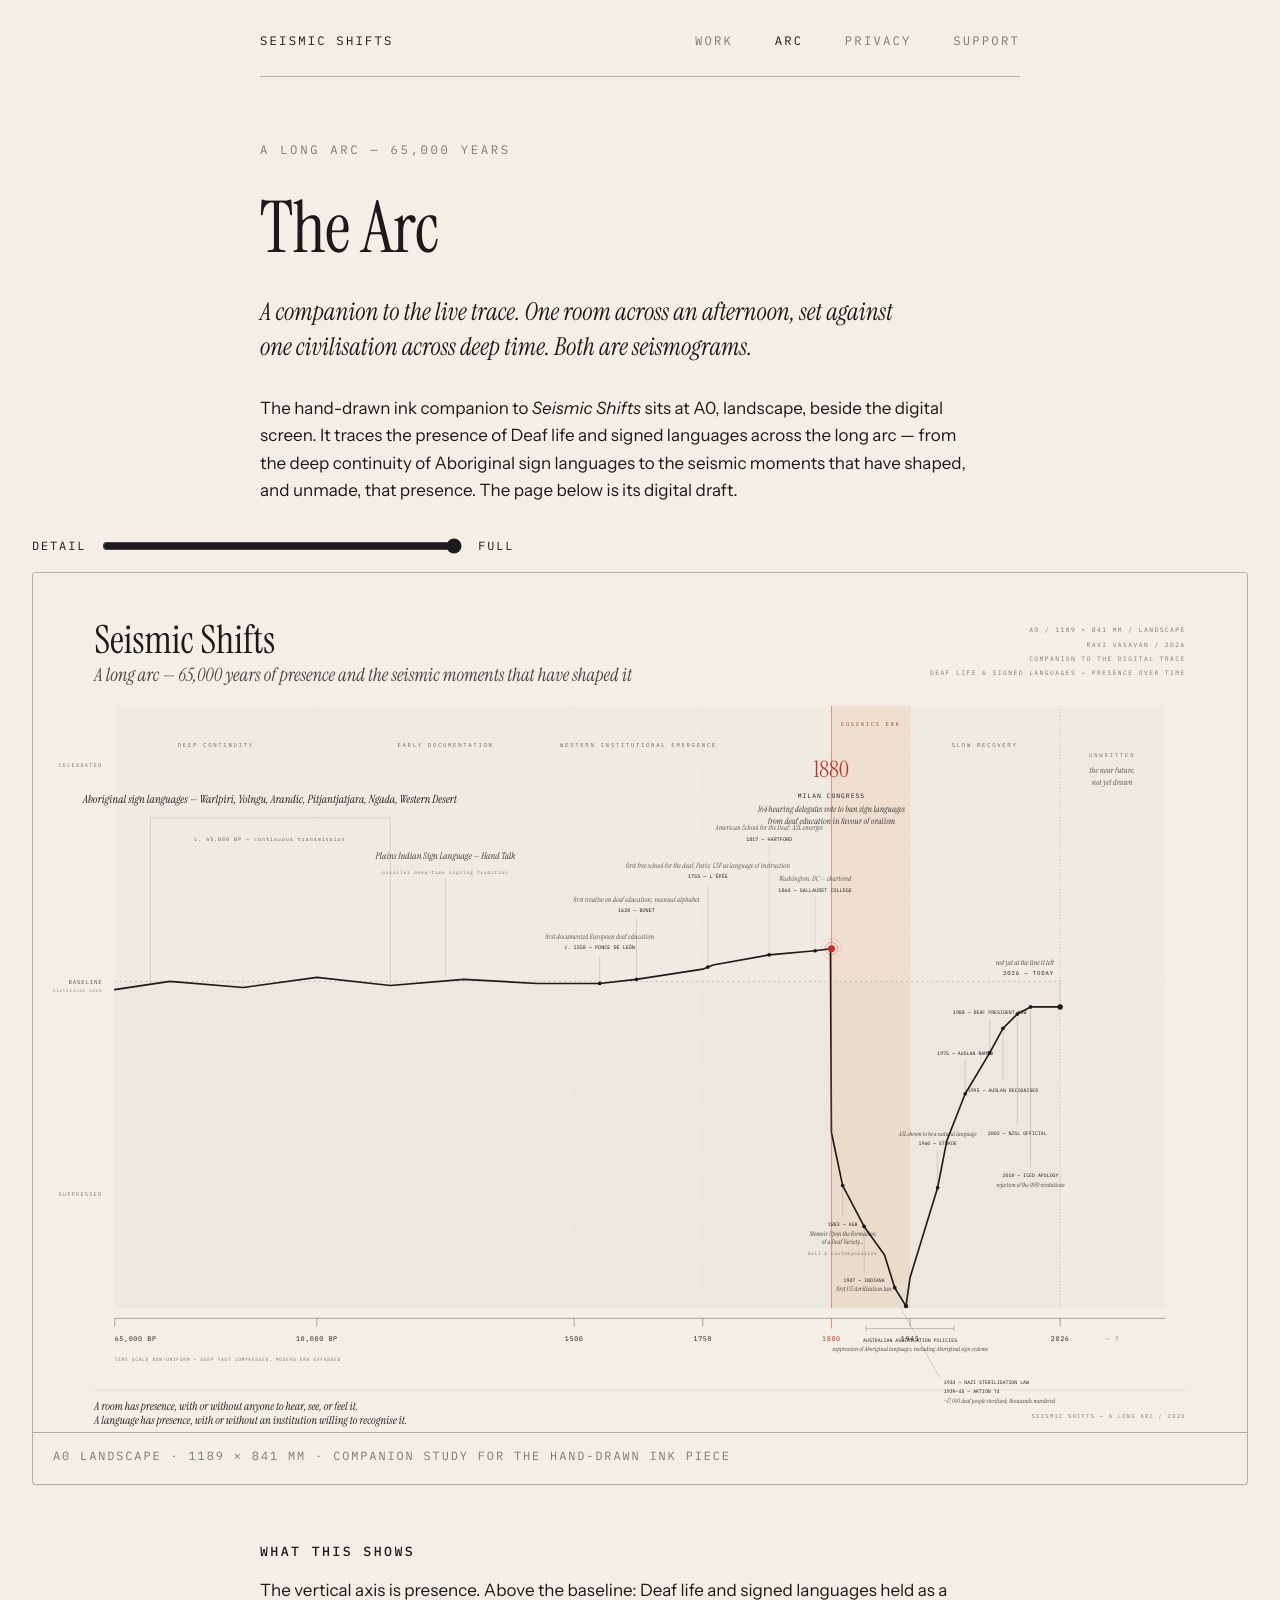
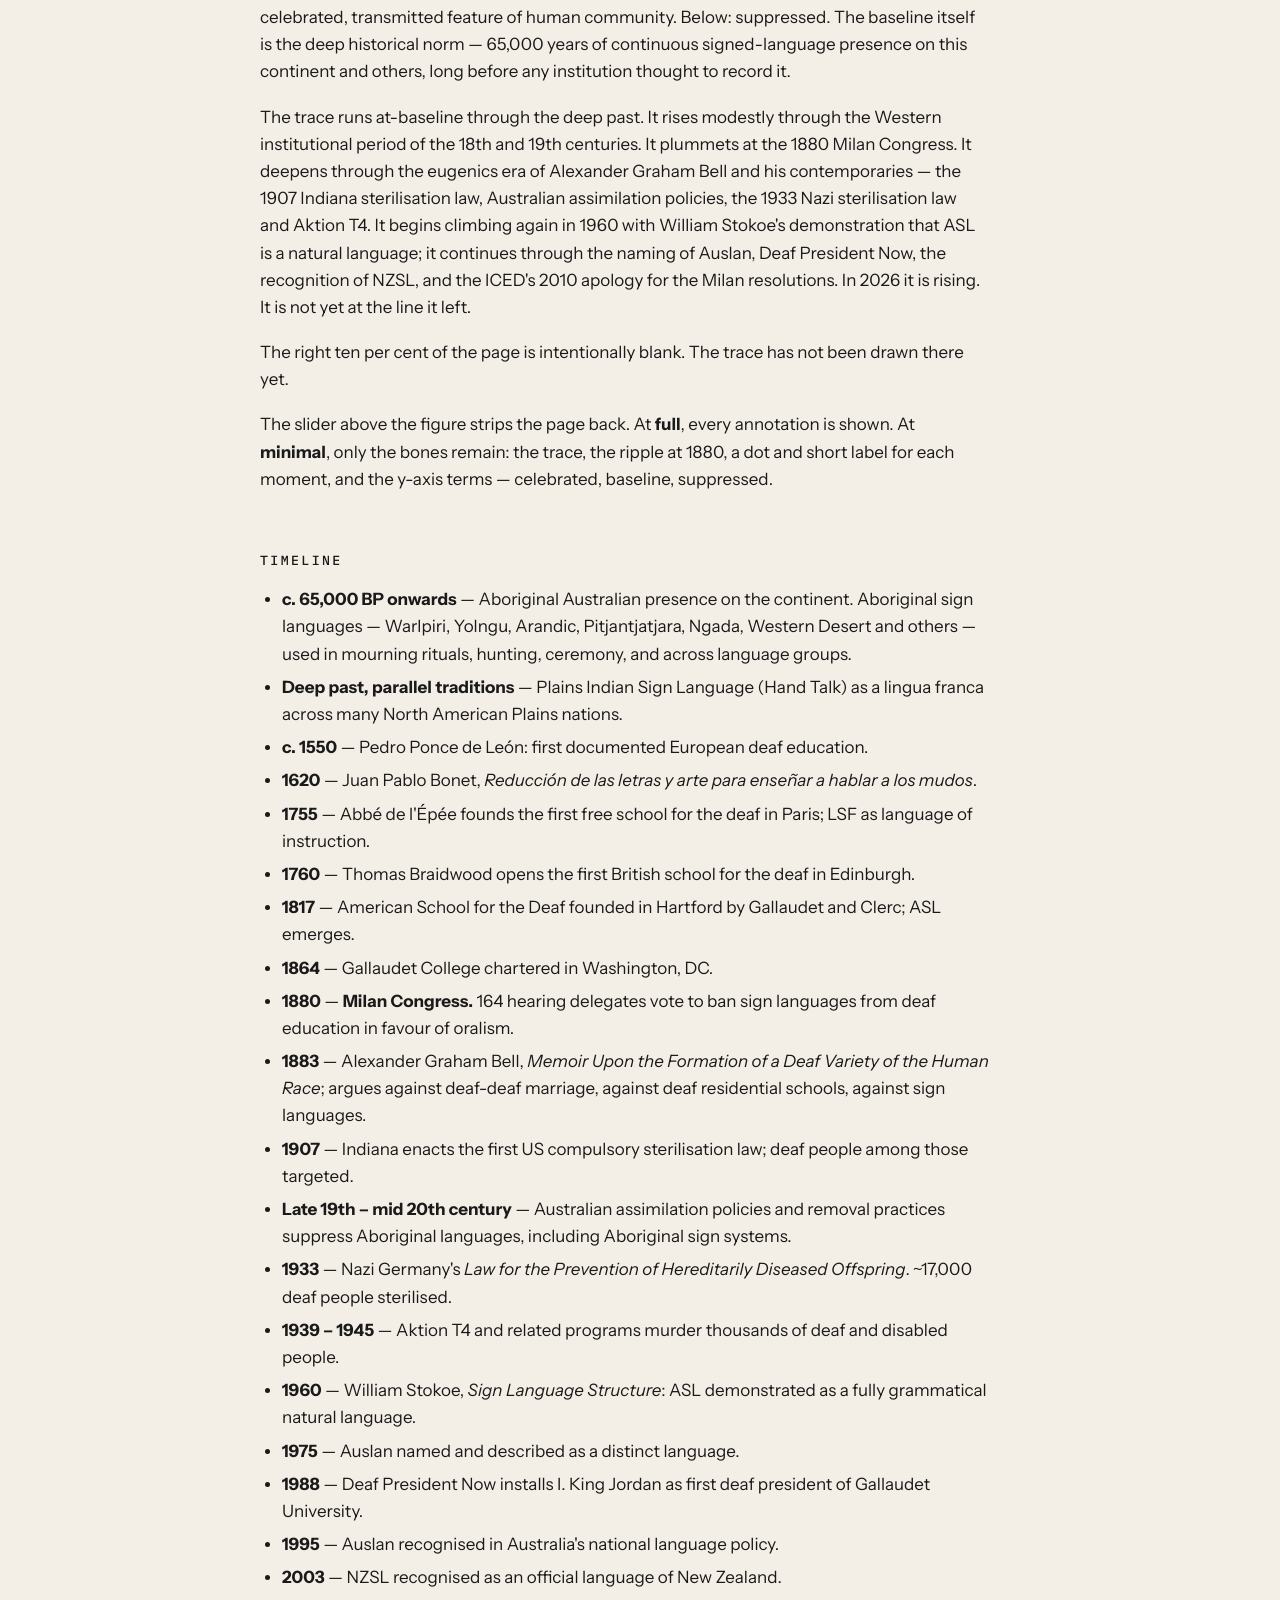
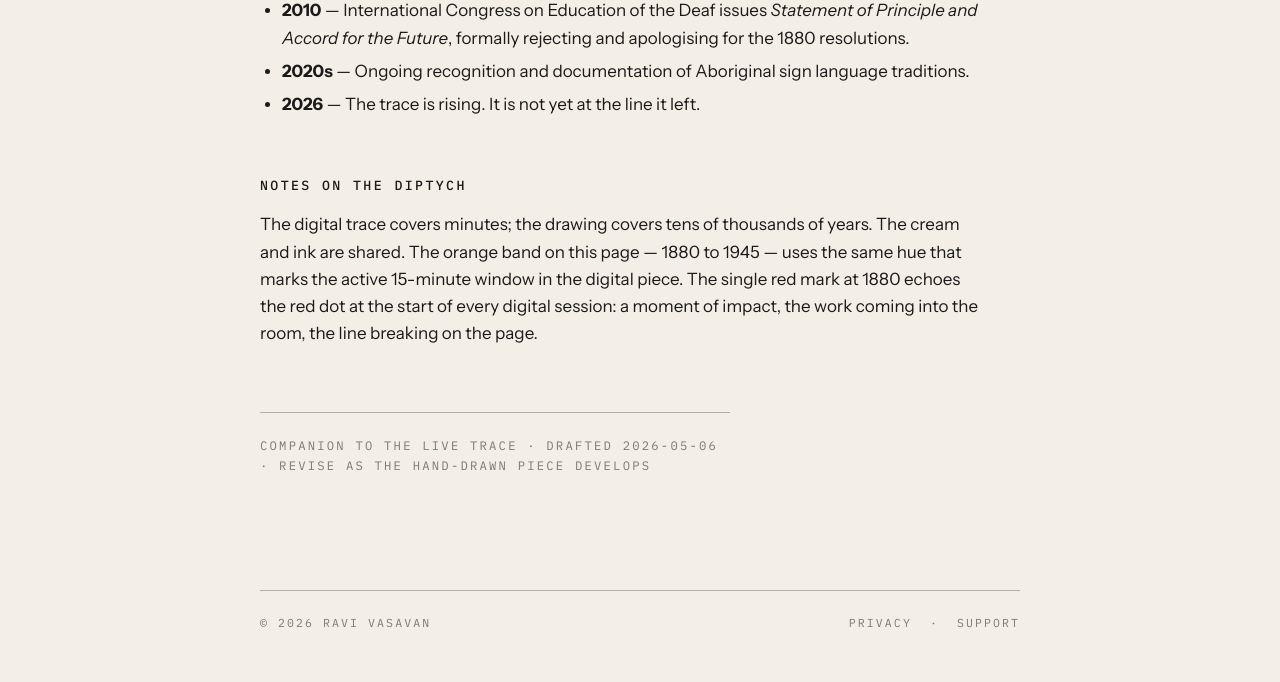
==== arc.html @ 2a8094e1 "Add a detail slider to the arc page Four-level slider above the figure strips the page back from ful" ====
<!DOCTYPE html>
<html lang="en">
<head>
<meta charset="UTF-8">
<meta name="viewport" content="width=device-width, initial-scale=1.0">
<title>The Arc — Seismic Shifts</title>
<meta name="description" content="A long arc — 65,000 years of Aboriginal sign languages, the 1880 Milan Congress, the eugenics era, and the slow recovery. Companion to the digital trace of Seismic Shifts.">
<link rel="icon" type="image/png" sizes="32x32" href="favicon-32.png">
<link rel="icon" type="image/png" sizes="192x192" href="favicon-192.png">
<link rel="apple-touch-icon" href="apple-touch-icon.png">
<meta property="og:title" content="Seismic Shifts — The Arc">
<meta property="og:description" content="65,000 years of presence and the seismic moments that have shaped Deaf life and signed languages.">
<meta property="og:type" content="website">
<link rel="preconnect" href="https://fonts.googleapis.com">
<link rel="preconnect" href="https://fonts.gstatic.com" crossorigin>
<link href="https://fonts.googleapis.com/css2?family=IBM+Plex+Mono:wght@400;500&family=Instrument+Sans:wght@400;500;600&family=Instrument+Serif:ital@0;1&display=swap" rel="stylesheet">
<link rel="stylesheet" href="style.css">
<style>
    /* The arc figure breaks out of the standard 760px main column so
       the long-arc visualisation has room to read. */
    .arc-wrap {
        position: relative;
        left: 50%;
        transform: translateX(-50%);
        width: min(calc(100vw - 64px), 1280px);
        margin: 16px 0 56px;
    }
    .arc-figure {
        width: 100%;
        border: 1px solid var(--hairline);
        border-radius: 4px;
        overflow-x: auto;
        background: var(--paper);
        box-shadow: 0 1px 2px rgba(26, 26, 26, 0.04);
    }
    .arc-figure svg {
        display: block;
        width: 100%;
        height: auto;
        min-width: 1000px; /* on narrow viewports, allow horizontal scroll */
    }
    .arc-figure figcaption {
        font-family: 'IBM Plex Mono', ui-monospace, SFMono-Regular, Menlo, monospace;
        font-size: 0.7rem;
        color: var(--ink-quiet);
        text-transform: uppercase;
        letter-spacing: 0.16em;
        padding: 14px 20px 18px;
        border-top: 1px solid var(--hairline);
    }

    /* Detail slider — quiet control above the figure. */
    .detail-control {
        position: relative;
        left: 50%;
        transform: translateX(-50%);
        width: min(calc(100vw - 64px), 1280px);
        margin: 32px 0 0;
        display: flex;
        align-items: center;
        gap: 16px;
        font-family: 'IBM Plex Mono', ui-monospace, SFMono-Regular, Menlo, monospace;
        font-size: 0.7rem;
        text-transform: uppercase;
        letter-spacing: 0.16em;
        color: var(--ink-quiet);
    }
    .detail-control .label { flex: none; color: var(--ink); }
    .detail-control input[type="range"] {
        flex: 1;
        max-width: 360px;
        accent-color: var(--ink);
    }
    .detail-control output {
        flex: none;
        color: var(--ink);
        min-width: 8em;
    }

    /* Conditional visibility — driven by data-detail on .arc-figure.
       Levels: 1 minimal · 2 context · 3 annotations · 4 full. */
    .arc-figure[data-detail="1"] .from-l2,
    .arc-figure[data-detail="1"] .from-l3,
    .arc-figure[data-detail="1"] .from-l4,
    .arc-figure[data-detail="2"] .from-l3,
    .arc-figure[data-detail="2"] .from-l4,
    .arc-figure[data-detail="3"] .from-l4 {
        display: none;
    }

    @media (max-width: 600px) {
        .arc-wrap { width: min(calc(100vw - 40px), 1280px); }
        .detail-control { width: min(calc(100vw - 40px), 1280px); flex-wrap: wrap; gap: 10px; }
        .detail-control input[type="range"] { max-width: 100%; }
    }
</style>
</head>
<body>

<header class="site">
    <a href="./">Seismic Shifts</a>
    <nav>
        <a href="./">Work</a>
        <a href="arc.html" aria-current="page">Arc</a>
        <a href="privacy.html">Privacy</a>
        <a href="support.html">Support</a>
    </nav>
</header>

<main>
    <p class="tagline">A long arc — 65,000 years</p>
    <h1>The Arc</h1>
    <p class="lede">A companion to the live trace. One room across an afternoon, set against one civilisation across deep time. Both are seismograms.</p>

    <p>The hand-drawn ink companion to <em>Seismic Shifts</em> sits at A0, landscape, beside the digital screen. It traces the presence of Deaf life and signed languages across the long arc — from the deep continuity of Aboriginal sign languages to the seismic moments that have shaped, and unmade, that presence. The page below is its digital draft.</p>

<div class="detail-control">
    <span class="label">Detail</span>
    <input type="range" id="detail-slider" min="1" max="4" value="4" step="1" aria-describedby="detail-output" aria-label="Level of detail shown on the long-arc figure">
    <output id="detail-output" for="detail-slider">full</output>
</div>

<div class="arc-wrap">
    <figure class="arc-figure" data-detail="4">
        <svg xmlns="http://www.w3.org/2000/svg"
             viewBox="0 0 1189 841"
             preserveAspectRatio="xMidYMid meet"
             role="img"
             aria-labelledby="arcTitle arcDesc"
             font-family="'Instrument Sans', -apple-system, BlinkMacSystemFont, system-ui, sans-serif">

            <title id="arcTitle">Seismic Shifts — A long arc</title>
            <desc id="arcDesc">A long-arc seismograph showing the presence of Deaf life and signed languages from 65,000 years before present to today. The trace runs at a historical baseline through the deep past of Aboriginal sign languages including Warlpiri and Yolngu, with parallel deep-time traditions including Plains Indian Sign Language. It rises slightly through European institutional emergence in the 18th and 19th centuries — Ponce de León, Bonet, l'Épée, Braidwood, the founding of the American School for the Deaf at Hartford, and Gallaudet College. It plummets sharply at the 1880 Milan Congress, deepens through the eugenics era of Alexander Graham Bell and his contemporaries, the 1907 Indiana sterilisation law, Australian assimilation policies, and the 1933 Nazi sterilisation law and Aktion T4. It rises slowly from 1960 onwards through Stokoe, the naming and recognition of Auslan, Deaf President Now, the official recognition of NZSL, and the 2010 ICED apology for the 1880 resolutions. The trace ends at 2026 still below the historical baseline. The right ten per cent of the page is intentionally left blank — the unwritten near future.</desc>

            <!-- Paper -->
            <rect x="0" y="0" width="1189" height="841" fill="#F4EFE6"/>

            <!-- Title block -->
            <text x="60" y="78"
                  font-family="'Instrument Serif', Georgia, 'Times New Roman', serif"
                  font-size="38" fill="#1A1A1A">Seismic Shifts</text>
            <text x="60" y="106"
                  font-family="'Instrument Serif', Georgia, 'Times New Roman', serif"
                  font-style="italic" font-size="18" fill="#1A1A1A" opacity="0.8">A long arc — 65,000 years of presence and the seismic moments that have shaped it</text>

            <g class="from-l4"
               font-family="'IBM Plex Mono', ui-monospace, SFMono-Regular, Menlo, monospace"
               font-size="6.2" letter-spacing="1.4" fill="#1A1A1A" opacity="0.55">
                <text x="1129" y="58" text-anchor="end">A0 / 1189 × 841 MM / LANDSCAPE</text>
                <text x="1129" y="72" text-anchor="end">RAVI VASAVAN / 2026</text>
                <text x="1129" y="86" text-anchor="end">COMPANION TO THE DIGITAL TRACE</text>
                <text x="1129" y="100" text-anchor="end">DEAF LIFE &amp; SIGNED LANGUAGES — PRESENCE OVER TIME</text>
            </g>

            <!-- Eugenics-era orange band: rect always present (visual context),
                 label is from-l2. -->
            <rect x="782" y="130" width="77" height="590" fill="#DB732E" opacity="0.10"/>
            <text class="from-l2" x="820.5" y="150"
                  font-family="'IBM Plex Mono', ui-monospace, SFMono-Regular, Menlo, monospace"
                  font-size="5.4" letter-spacing="1.6" text-anchor="middle"
                  fill="#9A4E1F" opacity="0.95">EUGENICS ERA</text>

            <!-- Unwritten future zone — faint background and dashed line always;
                 detailed labels at higher levels. -->
            <rect x="1006" y="130" width="103" height="590" fill="#1A1A1A" opacity="0.018"/>
            <line x1="1006" y1="130" x2="1006" y2="720"
                  stroke="#1A1A1A" stroke-width="0.4" stroke-dasharray="1.2 2.0" opacity="0.45"/>
            <text class="from-l2" x="1057" y="180"
                  font-family="'IBM Plex Mono', ui-monospace, SFMono-Regular, Menlo, monospace"
                  font-size="5.4" letter-spacing="1.8" text-anchor="middle"
                  fill="#1A1A1A" opacity="0.55">UNWRITTEN</text>
            <text class="from-l3" x="1057" y="196"
                  font-family="'Instrument Serif', Georgia, 'Times New Roman', serif"
                  font-style="italic" font-size="8" text-anchor="middle"
                  fill="#1A1A1A" opacity="0.7">the near future,
            </text>
            <text class="from-l3" x="1057" y="208"
                  font-family="'Instrument Serif', Georgia, 'Times New Roman', serif"
                  font-style="italic" font-size="8" text-anchor="middle"
                  fill="#1A1A1A" opacity="0.7">not yet drawn</text>

            <!-- Faint above/below baseline guides — pure decoration, full detail only -->
            <rect class="from-l4" x="80" y="130" width="926" height="270" fill="#1A1A1A" opacity="0.015"/>
            <rect class="from-l4" x="80" y="400" width="926" height="320" fill="#1A1A1A" opacity="0.030"/>

            <!-- Baseline -->
            <line x1="80" y1="400" x2="1006" y2="400"
                  stroke="#1A1A1A" stroke-width="0.4" stroke-dasharray="2 3" opacity="0.45"/>
            <line x1="1006" y1="400" x2="1109" y2="400"
                  stroke="#1A1A1A" stroke-width="0.3" stroke-dasharray="1 4" opacity="0.20"/>
            <text x="68" y="403"
                  font-family="'IBM Plex Mono', ui-monospace, SFMono-Regular, Menlo, monospace"
                  font-size="5.6" text-anchor="end" fill="#1A1A1A" opacity="0.7"
                  letter-spacing="0.8">BASELINE</text>
            <text class="from-l4" x="68" y="410"
                  font-family="'IBM Plex Mono', ui-monospace, SFMono-Regular, Menlo, monospace"
                  font-size="4.4" text-anchor="end" fill="#1A1A1A" opacity="0.5"
                  letter-spacing="0.6">historical norm</text>

            <!-- Y-axis qualitative labels: CELEBRATED · BASELINE · SUPPRESSED.
                 These are the always-visible y-axis terms. -->
            <g font-family="'IBM Plex Mono', ui-monospace, SFMono-Regular, Menlo, monospace"
               font-size="5.2" fill="#1A1A1A" opacity="0.55" letter-spacing="1.2">
                <text x="68" y="190" text-anchor="end">CELEBRATED</text>
                <text x="68" y="610" text-anchor="end">SUPPRESSED</text>
            </g>

            <!-- Era separators — context level -->
            <g class="from-l2" stroke="#1A1A1A" stroke-width="0.3" stroke-dasharray="1.2 2.4" opacity="0.20">
                <line x1="278" y1="130" x2="278" y2="720"/>
                <line x1="530" y1="130" x2="530" y2="720"/>
                <line x1="656" y1="130" x2="656" y2="720"/>
                <line x1="859" y1="130" x2="859" y2="720"/>
            </g>

            <!-- Era band labels — context level -->
            <g class="from-l2"
               font-family="'IBM Plex Mono', ui-monospace, SFMono-Regular, Menlo, monospace"
               font-size="5.6" letter-spacing="1.6" fill="#1A1A1A" opacity="0.6"
               text-anchor="middle">
                <text x="179" y="170">DEEP CONTINUITY</text>
                <text x="404" y="170">EARLY DOCUMENTATION</text>
                <text x="593" y="170">WESTERN INSTITUTIONAL EMERGENCE</text>
                <text x="932" y="170">SLOW RECOVERY</text>
            </g>

            <!-- ============================================================
                 The trace
                 ============================================================ -->
            <polyline
                points="
                    80,408
                    134,400
                    206,406
                    278,396
                    350,404
                    422,398
                    494,402
                    555,402
                    591,398
                    656,388
                    661,386
                    666,384
                    721,374
                    766,370
                    781,368
                    782,548
                    793,600
                    814,640
                    834,668
                    844,700
                    855,718
                    859,690
                    886,602
                    895,556
                    913,510
                    937,470
                    950,446
                    964,432
                    977,425
                    1006,425
                "
                fill="none" stroke="#1A1A1A" stroke-width="1.6"
                stroke-linejoin="round" stroke-linecap="round"/>

            <!-- ============================================================
                 Aboriginal sign languages banner — full detail only
                 ============================================================ -->
            <g class="from-l4">
                <line x1="115" y1="240" x2="115" y2="404" stroke="#1A1A1A" stroke-width="0.3" opacity="0.4"/>
                <line x1="115" y1="240" x2="350" y2="240" stroke="#1A1A1A" stroke-width="0.3" opacity="0.4"/>
                <line x1="350" y1="240" x2="350" y2="404" stroke="#1A1A1A" stroke-width="0.3" opacity="0.4"/>
                <text x="232" y="225"
                      font-family="'Instrument Serif', Georgia, 'Times New Roman', serif"
                      font-style="italic" font-size="11" text-anchor="middle" fill="#1A1A1A">
                    Aboriginal sign languages — Warlpiri, Yolngu, Arandic, Pitjantjatjara, Ngada, Western Desert
                </text>
                <text x="232" y="262"
                      font-family="'IBM Plex Mono', ui-monospace, SFMono-Regular, Menlo, monospace"
                      font-size="5.0" text-anchor="middle" fill="#1A1A1A" opacity="0.7"
                      letter-spacing="0.9">c. 65,000 BP — continuous transmission</text>
            </g>

            <!-- Plains Indian Sign Language — full detail only -->
            <g class="from-l4">
                <text x="404" y="280"
                      font-family="'Instrument Serif', Georgia, 'Times New Roman', serif"
                      font-style="italic" font-size="9" text-anchor="middle" fill="#1A1A1A" opacity="0.85">
                    Plains Indian Sign Language — Hand Talk
                </text>
                <text x="404" y="295"
                      font-family="'IBM Plex Mono', ui-monospace, SFMono-Regular, Menlo, monospace"
                      font-size="4.4" text-anchor="middle" fill="#1A1A1A" opacity="0.55"
                      letter-spacing="0.8">parallel deep-time signing tradition</text>
                <line x1="404" y1="300" x2="404" y2="395" stroke="#1A1A1A" stroke-width="0.3" opacity="0.30"/>
            </g>

            <!-- ============================================================
                 Events — each has dot + short year-name label always visible.
                 Italic descriptors and decorative subtexts are level-3 or 4.
                 ============================================================ -->

            <!-- Ponce de León c.1550 -->
            <circle cx="555" cy="402" r="1.8" fill="#1A1A1A"/>
            <line x1="555" y1="375" x2="555" y2="400" stroke="#1A1A1A" stroke-width="0.3" opacity="0.45"/>
            <text x="555" y="368"
                  font-family="'IBM Plex Mono', ui-monospace, SFMono-Regular, Menlo, monospace"
                  font-size="5.0" text-anchor="middle" fill="#1A1A1A">c. 1550 — PONCE DE LEÓN</text>
            <text class="from-l3" x="555" y="358"
                  font-family="'Instrument Serif', Georgia, 'Times New Roman', serif"
                  font-style="italic" font-size="7" text-anchor="middle" fill="#1A1A1A" opacity="0.7">
                first documented European deaf education
            </text>

            <!-- Bonet 1620 -->
            <circle cx="591" cy="398" r="1.8" fill="#1A1A1A"/>
            <line x1="591" y1="338" x2="591" y2="396" stroke="#1A1A1A" stroke-width="0.3" opacity="0.45"/>
            <text x="591" y="332"
                  font-family="'IBM Plex Mono', ui-monospace, SFMono-Regular, Menlo, monospace"
                  font-size="5.0" text-anchor="middle" fill="#1A1A1A">1620 — BONET</text>
            <text class="from-l3" x="591" y="322"
                  font-family="'Instrument Serif', Georgia, 'Times New Roman', serif"
                  font-style="italic" font-size="7" text-anchor="middle" fill="#1A1A1A" opacity="0.7">
                first treatise on deaf education; manual alphabet
            </text>

            <!-- l'Épée 1755 -->
            <circle cx="661" cy="386" r="1.8" fill="#1A1A1A"/>
            <line x1="661" y1="305" x2="661" y2="384" stroke="#1A1A1A" stroke-width="0.3" opacity="0.45"/>
            <text x="661" y="299"
                  font-family="'IBM Plex Mono', ui-monospace, SFMono-Regular, Menlo, monospace"
                  font-size="5.0" text-anchor="middle" fill="#1A1A1A">1755 — L'ÉPÉE</text>
            <text class="from-l3" x="661" y="289"
                  font-family="'Instrument Serif', Georgia, 'Times New Roman', serif"
                  font-style="italic" font-size="7" text-anchor="middle" fill="#1A1A1A" opacity="0.7">
                first free school for the deaf, Paris; LSF as language of instruction
            </text>

            <!-- Hartford 1817 -->
            <circle cx="721" cy="374" r="1.8" fill="#1A1A1A"/>
            <text x="721" y="262"
                  font-family="'IBM Plex Mono', ui-monospace, SFMono-Regular, Menlo, monospace"
                  font-size="5.0" text-anchor="middle" fill="#1A1A1A">1817 — HARTFORD</text>
            <text class="from-l3" x="721" y="252"
                  font-family="'Instrument Serif', Georgia, 'Times New Roman', serif"
                  font-style="italic" font-size="7" text-anchor="middle" fill="#1A1A1A" opacity="0.7">
                American School for the Deaf; ASL emerges
            </text>
            <line x1="721" y1="266" x2="721" y2="372" stroke="#1A1A1A" stroke-width="0.25" opacity="0.30"/>

            <!-- Gallaudet College 1864 -->
            <circle cx="766" cy="370" r="1.8" fill="#1A1A1A"/>
            <text x="766" y="312"
                  font-family="'IBM Plex Mono', ui-monospace, SFMono-Regular, Menlo, monospace"
                  font-size="5.0" text-anchor="middle" fill="#1A1A1A">1864 — GALLAUDET COLLEGE</text>
            <text class="from-l3" x="766" y="302"
                  font-family="'Instrument Serif', Georgia, 'Times New Roman', serif"
                  font-style="italic" font-size="7" text-anchor="middle" fill="#1A1A1A" opacity="0.7">
                Washington, DC — chartered
            </text>
            <line x1="766" y1="316" x2="766" y2="368" stroke="#1A1A1A" stroke-width="0.25" opacity="0.30"/>

            <!-- ============================================================
                 1880 — THE BREAK. Always visible at all detail levels.
                 ============================================================ -->
            <line x1="782" y1="130" x2="782" y2="720"
                  stroke="#C72E1F" stroke-width="0.8" opacity="0.55"/>
            <circle cx="782" cy="368" r="3.4" fill="#C72E1F"/>
            <circle cx="782" cy="368" r="6.2" fill="none" stroke="#C72E1F" stroke-width="0.6" opacity="0.55"/>
            <circle cx="782" cy="368" r="10.0" fill="none" stroke="#C72E1F" stroke-width="0.4" opacity="0.30"/>

            <text x="782" y="200"
                  font-family="'Instrument Serif', Georgia, 'Times New Roman', serif"
                  font-size="22" text-anchor="middle" fill="#C72E1F">1880</text>
            <text x="782" y="220"
                  font-family="'IBM Plex Mono', ui-monospace, SFMono-Regular, Menlo, monospace"
                  font-size="6.2" text-anchor="middle" fill="#1A1A1A" letter-spacing="1.0">
                MILAN CONGRESS
            </text>
            <g class="from-l3">
                <text x="782" y="234"
                      font-family="'Instrument Serif', Georgia, 'Times New Roman', serif"
                      font-style="italic" font-size="8.5" text-anchor="middle" fill="#1A1A1A" opacity="0.85">
                    164 hearing delegates vote to ban sign languages
                </text>
                <text x="782" y="246"
                      font-family="'Instrument Serif', Georgia, 'Times New Roman', serif"
                      font-style="italic" font-size="8.5" text-anchor="middle" fill="#1A1A1A" opacity="0.85">
                    from deaf education in favour of oralism
                </text>
            </g>

            <!-- ============================================================
                 Eugenics-era event labels
                 ============================================================ -->

            <!-- AGB Memoir 1883 — dot+short label always; long Memoir text full detail only -->
            <circle cx="793" cy="600" r="1.8" fill="#1A1A1A"/>
            <line x1="793" y1="602" x2="793" y2="630" stroke="#1A1A1A" stroke-width="0.3" opacity="0.45"/>
            <text x="793" y="640"
                  font-family="'IBM Plex Mono', ui-monospace, SFMono-Regular, Menlo, monospace"
                  font-size="4.8" text-anchor="middle" fill="#1A1A1A">1883 — AGB</text>
            <g class="from-l4">
                <text x="793" y="649"
                      font-family="'Instrument Serif', Georgia, 'Times New Roman', serif"
                      font-style="italic" font-size="6.4" text-anchor="middle" fill="#1A1A1A" opacity="0.8">
                    Memoir Upon the Formation
                </text>
                <text x="793" y="657"
                      font-family="'Instrument Serif', Georgia, 'Times New Roman', serif"
                      font-style="italic" font-size="6.4" text-anchor="middle" fill="#1A1A1A" opacity="0.8">
                    of a Deaf Variety…
                </text>
                <text x="793" y="668"
                      font-family="'IBM Plex Mono', ui-monospace, SFMono-Regular, Menlo, monospace"
                      font-size="4.4" text-anchor="middle" fill="#1A1A1A" opacity="0.55"
                      letter-spacing="0.6">Bell &amp; contemporaries</text>
            </g>

            <!-- Indiana sterilisation 1907 -->
            <circle cx="814" cy="640" r="1.8" fill="#1A1A1A"/>
            <line x1="814" y1="642" x2="814" y2="685" stroke="#1A1A1A" stroke-width="0.3" opacity="0.45"/>
            <text x="814" y="694"
                  font-family="'IBM Plex Mono', ui-monospace, SFMono-Regular, Menlo, monospace"
                  font-size="4.8" text-anchor="middle" fill="#1A1A1A">1907 — INDIANA</text>
            <text class="from-l3" x="814" y="703"
                  font-family="'Instrument Serif', Georgia, 'Times New Roman', serif"
                  font-style="italic" font-size="6.4" text-anchor="middle" fill="#1A1A1A" opacity="0.8">
                first US sterilisation law
            </text>

            <!-- Australian assimilation policies (range bracket) — annotations level -->
            <g class="from-l3">
                <line x1="816" y1="740" x2="902" y2="740" stroke="#1A1A1A" stroke-width="0.4" opacity="0.6"/>
                <line x1="816" y1="737" x2="816" y2="743" stroke="#1A1A1A" stroke-width="0.4" opacity="0.6"/>
                <line x1="902" y1="737" x2="902" y2="743" stroke="#1A1A1A" stroke-width="0.4" opacity="0.6"/>
                <text x="859" y="753"
                      font-family="'IBM Plex Mono', ui-monospace, SFMono-Regular, Menlo, monospace"
                      font-size="4.8" text-anchor="middle" fill="#1A1A1A">AUSTRALIAN ASSIMILATION POLICIES</text>
            </g>
            <text class="from-l4" x="859" y="762"
                  font-family="'Instrument Serif', Georgia, 'Times New Roman', serif"
                  font-style="italic" font-size="6.0" text-anchor="middle" fill="#1A1A1A" opacity="0.8">
                suppression of Aboriginal languages, including Aboriginal sign systems
            </text>

            <!-- Nazi 1933 + Aktion T4 1939-45 cluster.
                 Dots always; leader line + cluster labels are annotations level. -->
            <circle cx="844" cy="700" r="1.8" fill="#1A1A1A"/>
            <circle cx="855" cy="718" r="2.2" fill="#1A1A1A"/>
            <g class="from-l3">
                <line x1="850" y1="720" x2="888" y2="788" stroke="#1A1A1A" stroke-width="0.3" opacity="0.45"/>
                <text x="892" y="794"
                      font-family="'IBM Plex Mono', ui-monospace, SFMono-Regular, Menlo, monospace"
                      font-size="4.8" text-anchor="start" fill="#1A1A1A">1933 — NAZI STERILISATION LAW</text>
                <text x="892" y="803"
                      font-family="'IBM Plex Mono', ui-monospace, SFMono-Regular, Menlo, monospace"
                      font-size="4.8" text-anchor="start" fill="#1A1A1A">1939–45 — AKTION T4</text>
            </g>
            <text class="from-l4" x="892" y="813"
                  font-family="'Instrument Serif', Georgia, 'Times New Roman', serif"
                  font-style="italic" font-size="6.0" text-anchor="start" fill="#1A1A1A" opacity="0.8">
                ~17,000 deaf people sterilised; thousands murdered
            </text>

            <!-- ============================================================
                 Slow recovery
                 ============================================================ -->

            <!-- Stokoe 1960 -->
            <circle cx="886" cy="602" r="1.8" fill="#1A1A1A"/>
            <line x1="886" y1="600" x2="886" y2="566" stroke="#1A1A1A" stroke-width="0.3" opacity="0.45"/>
            <text x="886" y="560"
                  font-family="'IBM Plex Mono', ui-monospace, SFMono-Regular, Menlo, monospace"
                  font-size="4.8" text-anchor="middle" fill="#1A1A1A">1960 — STOKOE</text>
            <text class="from-l3" x="886" y="551"
                  font-family="'Instrument Serif', Georgia, 'Times New Roman', serif"
                  font-style="italic" font-size="6.0" text-anchor="middle" fill="#1A1A1A" opacity="0.8">
                ASL shown to be a natural language
            </text>

            <!-- Auslan named 1975 -->
            <circle cx="913" cy="510" r="1.8" fill="#1A1A1A"/>
            <line x1="913" y1="508" x2="913" y2="478" stroke="#1A1A1A" stroke-width="0.3" opacity="0.45"/>
            <text x="913" y="472"
                  font-family="'IBM Plex Mono', ui-monospace, SFMono-Regular, Menlo, monospace"
                  font-size="4.8" text-anchor="middle" fill="#1A1A1A">1975 — AUSLAN NAMED</text>

            <!-- DPN 1988 -->
            <circle cx="937" cy="470" r="1.8" fill="#1A1A1A"/>
            <line x1="937" y1="468" x2="937" y2="438" stroke="#1A1A1A" stroke-width="0.3" opacity="0.45"/>
            <text x="937" y="432"
                  font-family="'IBM Plex Mono', ui-monospace, SFMono-Regular, Menlo, monospace"
                  font-size="4.8" text-anchor="middle" fill="#1A1A1A">1988 — DEAF PRESIDENT NOW</text>

            <!-- Auslan recognised 1995 -->
            <circle cx="950" cy="446" r="1.8" fill="#1A1A1A"/>
            <line x1="950" y1="448" x2="950" y2="498" stroke="#1A1A1A" stroke-width="0.3" opacity="0.45"/>
            <text x="950" y="508"
                  font-family="'IBM Plex Mono', ui-monospace, SFMono-Regular, Menlo, monospace"
                  font-size="4.8" text-anchor="middle" fill="#1A1A1A">1995 — AUSLAN RECOGNISED</text>

            <!-- NZSL 2003 -->
            <circle cx="964" cy="432" r="1.8" fill="#1A1A1A"/>
            <line x1="964" y1="434" x2="964" y2="540" stroke="#1A1A1A" stroke-width="0.3" opacity="0.45"/>
            <text x="964" y="550"
                  font-family="'IBM Plex Mono', ui-monospace, SFMono-Regular, Menlo, monospace"
                  font-size="4.8" text-anchor="middle" fill="#1A1A1A">2003 — NZSL OFFICIAL</text>

            <!-- ICED apology 2010 -->
            <circle cx="977" cy="425" r="1.8" fill="#1A1A1A"/>
            <line x1="977" y1="427" x2="977" y2="582" stroke="#1A1A1A" stroke-width="0.3" opacity="0.45"/>
            <text x="977" y="592"
                  font-family="'IBM Plex Mono', ui-monospace, SFMono-Regular, Menlo, monospace"
                  font-size="4.8" text-anchor="middle" fill="#1A1A1A">2010 — ICED APOLOGY</text>
            <text class="from-l3" x="977" y="601"
                  font-family="'Instrument Serif', Georgia, 'Times New Roman', serif"
                  font-style="italic" font-size="6.0" text-anchor="middle" fill="#1A1A1A" opacity="0.8">
                rejection of the 1880 resolutions
            </text>

            <!-- Today marker -->
            <circle cx="1006" cy="425" r="2.6" fill="#1A1A1A"/>
            <line x1="1006" y1="425" x2="1006" y2="400"
                  stroke="#1A1A1A" stroke-width="0.4" stroke-dasharray="1.2 1.6" opacity="0.55"/>
            <text x="1000" y="394"
                  font-family="'IBM Plex Mono', ui-monospace, SFMono-Regular, Menlo, monospace"
                  font-size="5.6" text-anchor="end" fill="#1A1A1A" letter-spacing="0.8">2026 — TODAY</text>
            <text class="from-l3" x="1000" y="384"
                  font-family="'Instrument Serif', Georgia, 'Times New Roman', serif"
                  font-style="italic" font-size="7" text-anchor="end" fill="#1A1A1A" opacity="0.8">
                not yet at the line it left
            </text>

            <!-- ============================================================
                 Time axis — always visible at all detail levels
                 ============================================================ -->
            <line x1="80" y1="730" x2="1109" y2="730"
                  stroke="#1A1A1A" stroke-width="0.5" opacity="0.7"/>

            <g stroke="#1A1A1A" stroke-width="0.5" opacity="0.7">
                <line x1="80"   y1="730" x2="80"   y2="738"/>
                <line x1="278"  y1="730" x2="278"  y2="738"/>
                <line x1="530"  y1="730" x2="530"  y2="738"/>
                <line x1="656"  y1="730" x2="656"  y2="738"/>
                <line x1="782"  y1="730" x2="782"  y2="740" stroke="#C72E1F" stroke-width="0.8" opacity="0.85"/>
                <line x1="859"  y1="730" x2="859"  y2="738"/>
                <line x1="1006" y1="730" x2="1006" y2="738"/>
            </g>

            <g font-family="'IBM Plex Mono', ui-monospace, SFMono-Regular, Menlo, monospace"
               font-size="6.6" fill="#1A1A1A" letter-spacing="0.6">
                <text x="80"   y="752" text-anchor="start">65,000 BP</text>
                <text x="278"  y="752" text-anchor="middle">10,000 BP</text>
                <text x="530"  y="752" text-anchor="middle">1500</text>
                <text x="656"  y="752" text-anchor="middle">1750</text>
                <text x="782"  y="752" text-anchor="middle" fill="#C72E1F">1880</text>
                <text x="859"  y="752" text-anchor="middle">1945</text>
                <text x="1006" y="752" text-anchor="middle">2026</text>
                <text class="from-l2" x="1057" y="752" text-anchor="middle" fill="#1A1A1A" opacity="0.45" font-style="italic">— ?</text>
            </g>

            <text class="from-l4" x="80" y="772"
                  font-family="'IBM Plex Mono', ui-monospace, SFMono-Regular, Menlo, monospace"
                  font-size="4.6" fill="#1A1A1A" opacity="0.55"
                  letter-spacing="0.6">TIME SCALE NON-UNIFORM — DEEP PAST COMPRESSED, MODERN ERA EXPANDED</text>

            <!-- Footer claim — always visible -->
            <line x1="60" y1="800" x2="1129" y2="800"
                  stroke="#1A1A1A" stroke-width="0.3" opacity="0.30"/>
            <text x="60" y="820"
                  font-family="'Instrument Serif', Georgia, 'Times New Roman', serif"
                  font-style="italic" font-size="11" fill="#1A1A1A">
                A room has presence, with or without anyone to hear, see, or feel it.
            </text>
            <text x="60" y="833"
                  font-family="'Instrument Serif', Georgia, 'Times New Roman', serif"
                  font-style="italic" font-size="11" fill="#1A1A1A">
                A language has presence, with or without an institution willing to recognise it.
            </text>
            <text class="from-l4" x="1129" y="828"
                  font-family="'IBM Plex Mono', ui-monospace, SFMono-Regular, Menlo, monospace"
                  font-size="5.4" text-anchor="end" fill="#1A1A1A" opacity="0.55"
                  letter-spacing="1.2">SEISMIC SHIFTS — A LONG ARC / 2026</text>

        </svg>
        <figcaption>
            A0 landscape · 1189 × 841 mm · companion study for the hand-drawn ink piece
        </figcaption>
    </figure>
</div>

    <h2>What this shows</h2>
    <p>The vertical axis is presence. Above the baseline: Deaf life and signed languages held as a celebrated, transmitted feature of human community. Below: suppressed. The baseline itself is the deep historical norm — 65,000 years of continuous signed-language presence on this continent and others, long before any institution thought to record it.</p>
    <p>The trace runs at-baseline through the deep past. It rises modestly through the Western institutional period of the 18th and 19th centuries. It plummets at the 1880 Milan Congress. It deepens through the eugenics era of Alexander Graham Bell and his contemporaries — the 1907 Indiana sterilisation law, Australian assimilation policies, the 1933 Nazi sterilisation law and Aktion T4. It begins climbing again in 1960 with William Stokoe's demonstration that ASL is a natural language; it continues through the naming of Auslan, Deaf President Now, the recognition of NZSL, and the ICED's 2010 apology for the Milan resolutions. In 2026 it is rising. It is not yet at the line it left.</p>
    <p>The right ten per cent of the page is intentionally blank. The trace has not been drawn there yet.</p>
    <p>The slider above the figure strips the page back. At <strong>full</strong>, every annotation is shown. At <strong>minimal</strong>, only the bones remain: the trace, the ripple at 1880, a dot and short label for each moment, and the y-axis terms — celebrated, baseline, suppressed.</p>

    <h2>Timeline</h2>
    <ul>
        <li><strong>c. 65,000 BP onwards</strong> — Aboriginal Australian presence on the continent. Aboriginal sign languages — Warlpiri, Yolngu, Arandic, Pitjantjatjara, Ngada, Western Desert and others — used in mourning rituals, hunting, ceremony, and across language groups.</li>
        <li><strong>Deep past, parallel traditions</strong> — Plains Indian Sign Language (Hand Talk) as a lingua franca across many North American Plains nations.</li>
        <li><strong>c. 1550</strong> — Pedro Ponce de León: first documented European deaf education.</li>
        <li><strong>1620</strong> — Juan Pablo Bonet, <em>Reducción de las letras y arte para enseñar a hablar a los mudos</em>.</li>
        <li><strong>1755</strong> — Abbé de l'Épée founds the first free school for the deaf in Paris; LSF as language of instruction.</li>
        <li><strong>1760</strong> — Thomas Braidwood opens the first British school for the deaf in Edinburgh.</li>
        <li><strong>1817</strong> — American School for the Deaf founded in Hartford by Gallaudet and Clerc; ASL emerges.</li>
        <li><strong>1864</strong> — Gallaudet College chartered in Washington, DC.</li>
        <li><strong>1880</strong> — <strong>Milan Congress.</strong> 164 hearing delegates vote to ban sign languages from deaf education in favour of oralism.</li>
        <li><strong>1883</strong> — Alexander Graham Bell, <em>Memoir Upon the Formation of a Deaf Variety of the Human Race</em>; argues against deaf-deaf marriage, against deaf residential schools, against sign languages.</li>
        <li><strong>1907</strong> — Indiana enacts the first US compulsory sterilisation law; deaf people among those targeted.</li>
        <li><strong>Late 19th – mid 20th century</strong> — Australian assimilation policies and removal practices suppress Aboriginal languages, including Aboriginal sign systems.</li>
        <li><strong>1933</strong> — Nazi Germany's <em>Law for the Prevention of Hereditarily Diseased Offspring</em>. ~17,000 deaf people sterilised.</li>
        <li><strong>1939 – 1945</strong> — Aktion T4 and related programs murder thousands of deaf and disabled people.</li>
        <li><strong>1960</strong> — William Stokoe, <em>Sign Language Structure</em>: ASL demonstrated as a fully grammatical natural language.</li>
        <li><strong>1975</strong> — Auslan named and described as a distinct language.</li>
        <li><strong>1988</strong> — Deaf President Now installs I. King Jordan as first deaf president of Gallaudet University.</li>
        <li><strong>1995</strong> — Auslan recognised in Australia's national language policy.</li>
        <li><strong>2003</strong> — NZSL recognised as an official language of New Zealand.</li>
        <li><strong>2010</strong> — International Congress on Education of the Deaf issues <em>Statement of Principle and Accord for the Future</em>, formally rejecting and apologising for the 1880 resolutions.</li>
        <li><strong>2020s</strong> — Ongoing recognition and documentation of Aboriginal sign language traditions.</li>
        <li><strong>2026</strong> — The trace is rising. It is not yet at the line it left.</li>
    </ul>

    <h2>Notes on the diptych</h2>
    <p>The digital trace covers minutes; the drawing covers tens of thousands of years. The cream and ink are shared. The orange band on this page — 1880 to 1945 — uses the same hue that marks the active 15-minute window in the digital piece. The single red mark at 1880 echoes the red dot at the start of every digital session: a moment of impact, the work coming into the room, the line breaking on the page.</p>

    <p class="meta">Companion to the live trace · drafted 2026-05-06 · revise as the hand-drawn piece develops</p>
</main>

<footer class="site">
    <span>&copy; 2026 Ravi Vasavan</span>
    <span>
        <a href="privacy.html">Privacy</a>
        &nbsp;&middot;&nbsp;
        <a href="support.html">Support</a>
    </span>
</footer>

<script>
    (function () {
        var slider = document.getElementById('detail-slider');
        var figure = document.querySelector('.arc-figure');
        var output = document.getElementById('detail-output');
        var labels = { '1': 'minimal', '2': 'context', '3': 'annotations', '4': 'full' };
        function update() {
            figure.setAttribute('data-detail', slider.value);
            output.textContent = labels[slider.value];
        }
        slider.addEventListener('input', update);
        update();
    })();
</script>

</body>
</html>
---- style.css ----
:root {
    --paper: #F4EFE6;
    --ink: #1A1A1A;
    --ink-quiet: rgba(26, 26, 26, 0.55);
    --hairline: rgba(26, 26, 26, 0.30);
}

* {
    box-sizing: border-box;
    margin: 0;
    padding: 0;
}

html {
    background: var(--paper);
    color: var(--ink);
    font-family: 'Instrument Sans', ui-sans-serif, -apple-system, BlinkMacSystemFont, system-ui, sans-serif;
    font-size: 17px;
    line-height: 1.6;
    -webkit-font-smoothing: antialiased;
    -moz-osx-font-smoothing: grayscale;
    text-rendering: geometricPrecision;
}

body {
    min-height: 100vh;
    display: flex;
    flex-direction: column;
    padding: 0 32px;
}

main {
    flex: 1;
    width: 100%;
    max-width: 760px;
    margin: 0 auto;
    padding: 64px 0 96px;
}

header.site {
    width: 100%;
    max-width: 760px;
    margin: 0 auto;
    padding: 32px 0 24px;
    display: flex;
    justify-content: space-between;
    align-items: baseline;
    border-bottom: 1px solid var(--hairline);
    font-family: 'IBM Plex Mono', ui-monospace, SFMono-Regular, Menlo, monospace;
    font-size: 0.72rem;
    text-transform: uppercase;
    letter-spacing: 0.18em;
}

header.site a {
    color: var(--ink);
    text-decoration: none;
}

header.site nav a {
    margin-left: 32px;
    color: var(--ink-quiet);
    transition: color 120ms ease;
}

header.site nav a:hover,
header.site nav a[aria-current="page"] {
    color: var(--ink);
}

footer.site {
    width: 100%;
    max-width: 760px;
    margin: 0 auto;
    padding: 24px 0 48px;
    border-top: 1px solid var(--hairline);
    font-family: 'IBM Plex Mono', ui-monospace, SFMono-Regular, Menlo, monospace;
    font-size: 0.68rem;
    text-transform: uppercase;
    letter-spacing: 0.18em;
    color: var(--ink-quiet);
    display: flex;
    justify-content: space-between;
}

footer.site a {
    color: var(--ink-quiet);
    text-decoration: none;
}

footer.site a:hover {
    color: var(--ink);
}

h1 {
    font-family: 'Instrument Serif', Georgia, 'Times New Roman', serif;
    font-weight: 400;
    font-size: clamp(2.6rem, 6vw, 4.2rem);
    line-height: 1.05;
    letter-spacing: -0.01em;
    margin-bottom: 28px;
}

h2 {
    font-family: 'IBM Plex Mono', ui-monospace, SFMono-Regular, Menlo, monospace;
    font-weight: 500;
    font-size: 0.78rem;
    text-transform: uppercase;
    letter-spacing: 0.18em;
    margin-top: 56px;
    margin-bottom: 16px;
    color: var(--ink);
}

h2:first-of-type {
    margin-top: 48px;
}

p {
    margin-bottom: 18px;
    max-width: 64ch;
}

a {
    color: var(--ink);
    text-decoration: underline;
    text-decoration-thickness: 1px;
    text-underline-offset: 3px;
    text-decoration-color: var(--hairline);
    transition: text-decoration-color 120ms ease;
}

a:hover {
    text-decoration-color: var(--ink);
}

.lede {
    font-family: 'Instrument Serif', Georgia, 'Times New Roman', serif;
    font-style: italic;
    font-size: 1.45rem;
    line-height: 1.4;
    color: var(--ink);
    margin-bottom: 32px;
    max-width: 56ch;
}

.tagline {
    font-family: 'IBM Plex Mono', ui-monospace, SFMono-Regular, Menlo, monospace;
    font-size: 0.72rem;
    text-transform: uppercase;
    letter-spacing: 0.22em;
    color: var(--ink-quiet);
    margin-bottom: 32px;
}

.divider {
    border: none;
    border-top: 1px solid var(--hairline);
    margin: 56px 0;
}

ul {
    margin-bottom: 18px;
    padding-left: 22px;
}

li {
    margin-bottom: 6px;
    max-width: 64ch;
}

.meta {
    font-family: 'IBM Plex Mono', ui-monospace, SFMono-Regular, Menlo, monospace;
    font-size: 0.72rem;
    color: var(--ink-quiet);
    margin-top: 64px;
    padding-top: 24px;
    border-top: 1px solid var(--hairline);
    text-transform: uppercase;
    letter-spacing: 0.18em;
}

.screenshot {
    margin: 40px 0 56px;
    width: 100%;
    border: 1px solid var(--hairline);
    border-radius: 4px;
    overflow: hidden;
    background: var(--paper);
    box-shadow: 0 1px 2px rgba(26, 26, 26, 0.04);
}

.screenshot img {
    display: block;
    width: 100%;
    height: auto;
}

@media (max-width: 600px) {
    body { padding: 0 20px; }
    main { padding: 40px 0 64px; }
    header.site { padding: 20px 0 16px; flex-direction: column; gap: 12px; }
    header.site nav a:first-child { margin-left: 0; }
    h2 { margin-top: 40px; }
}
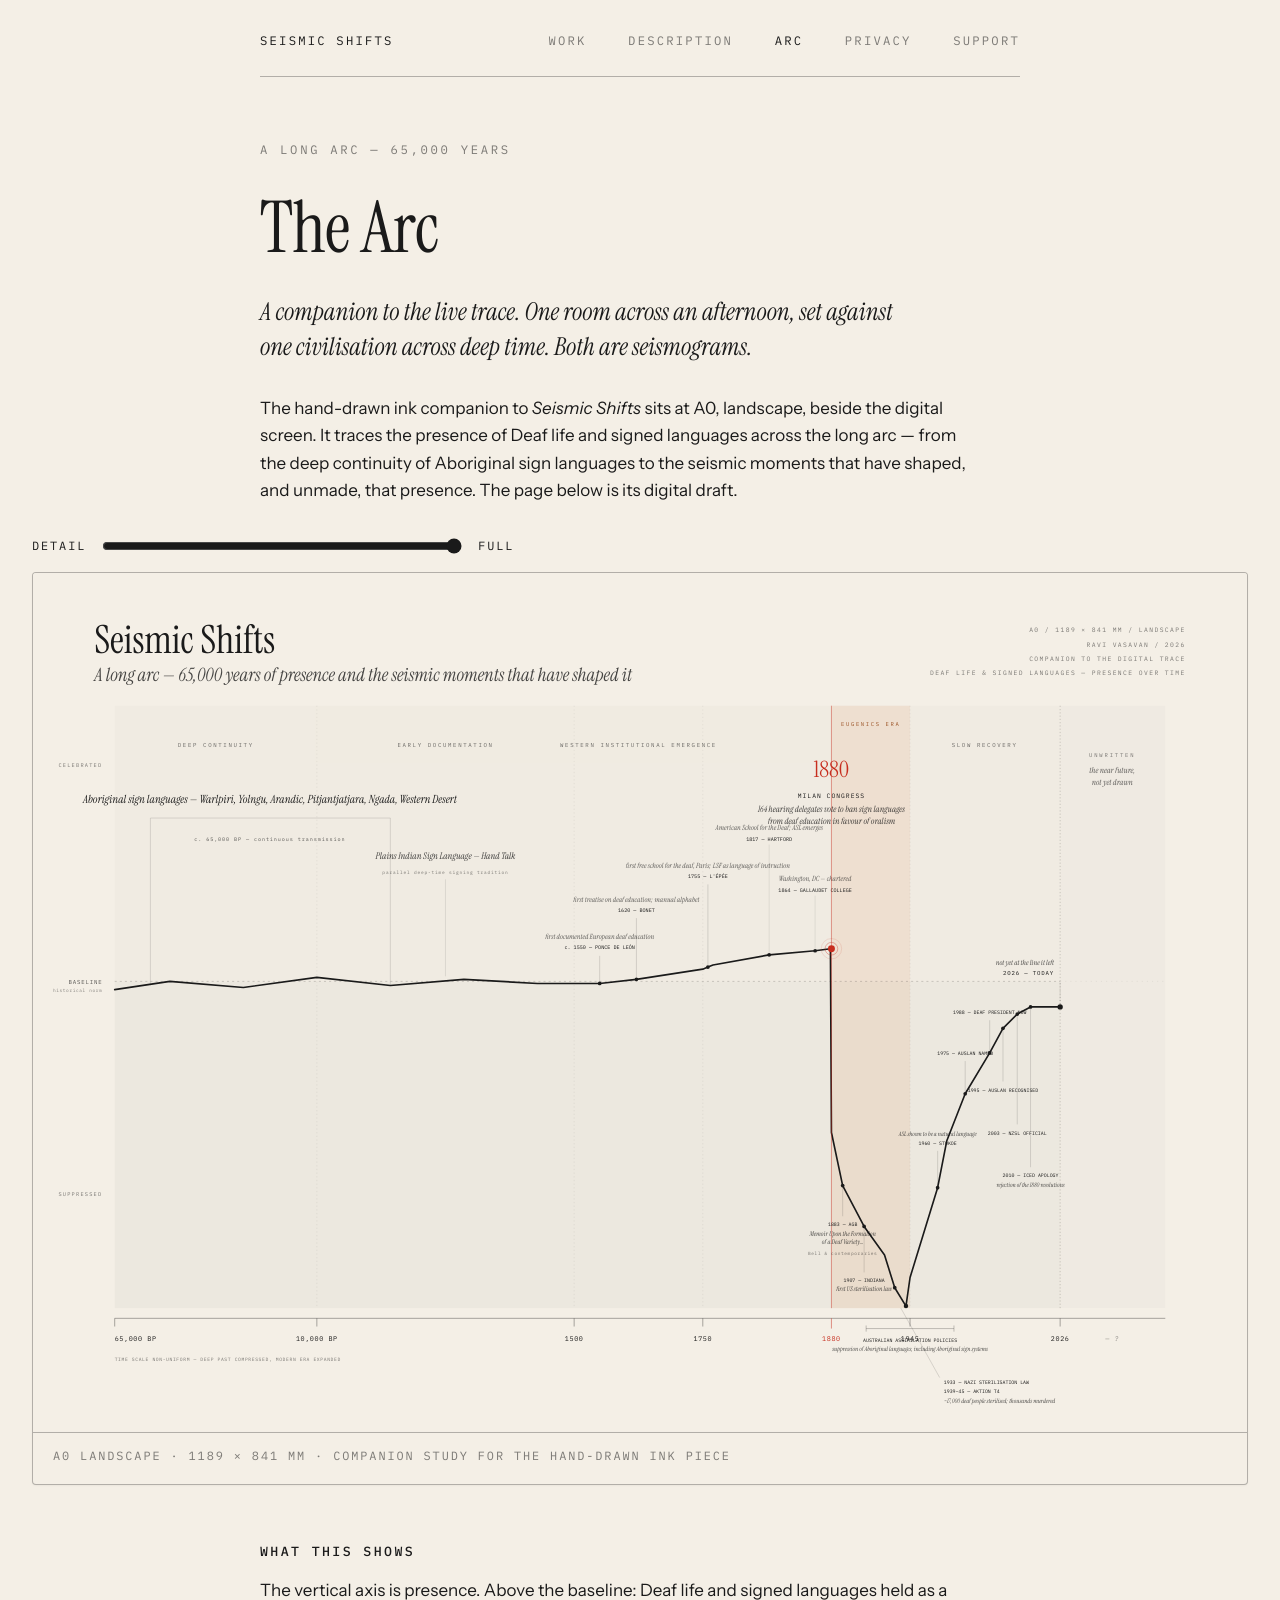
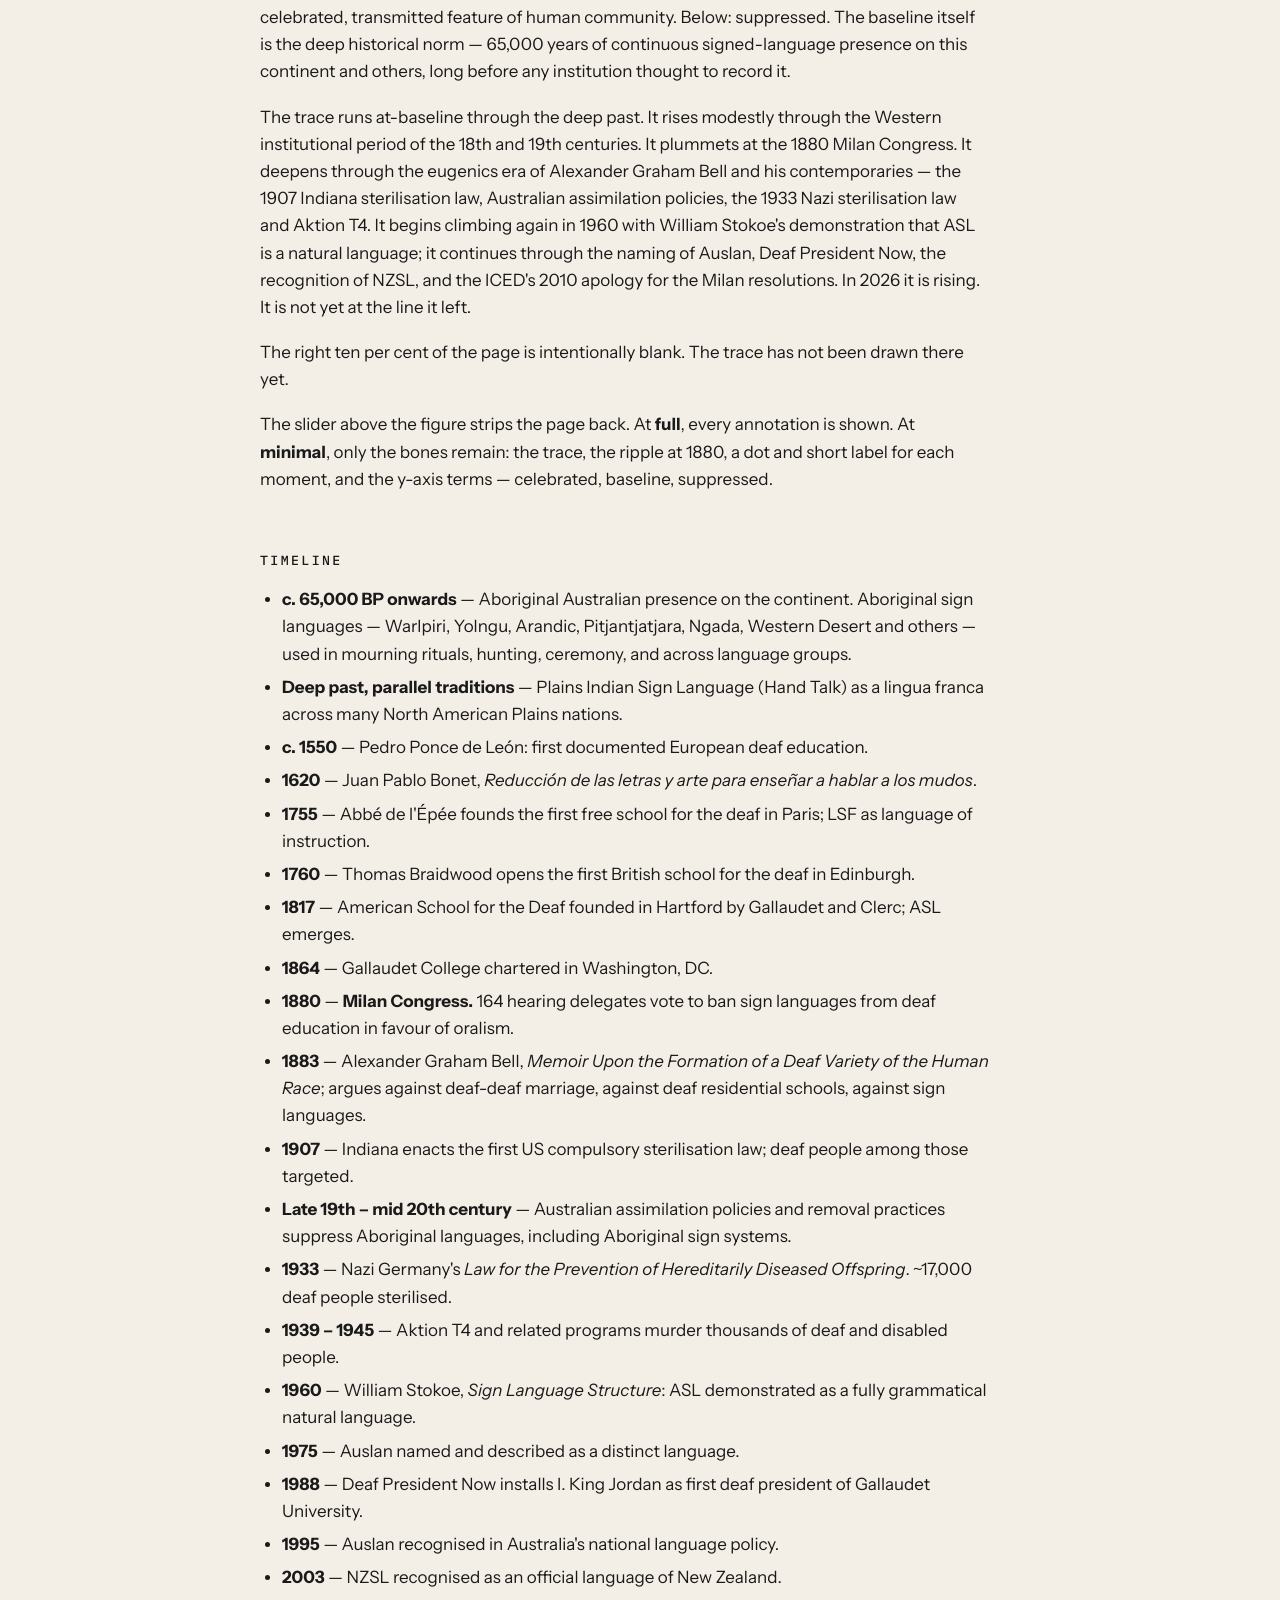
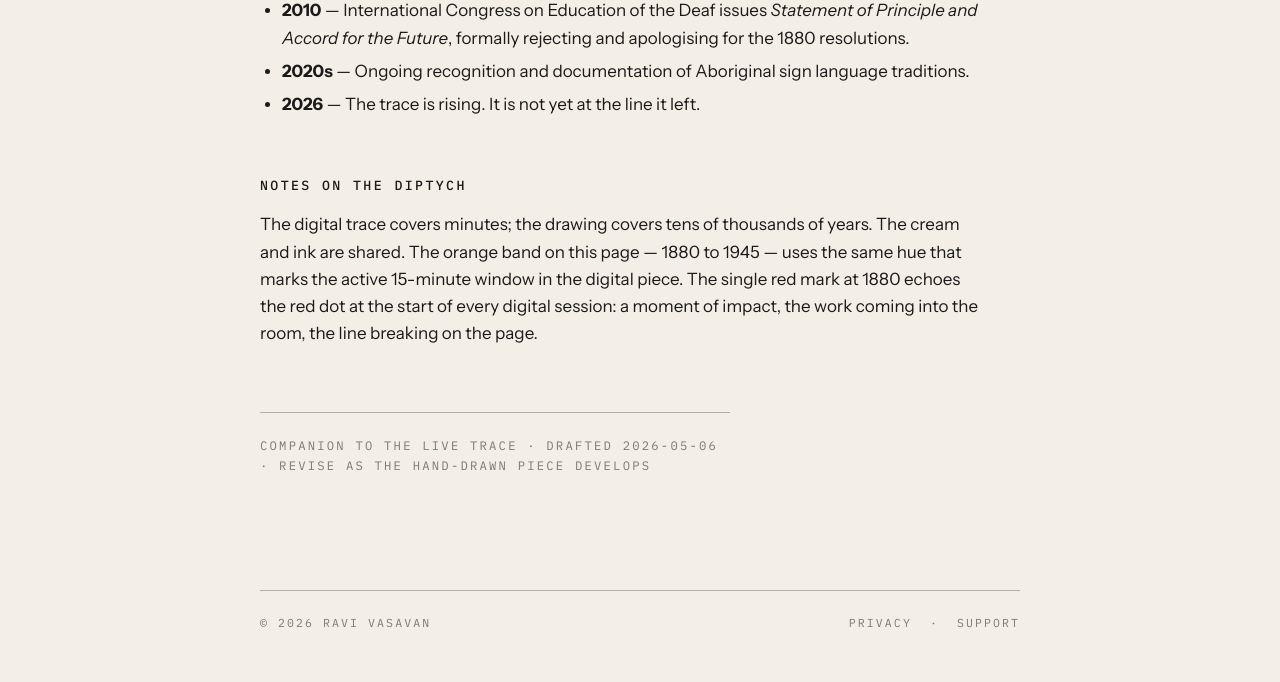
==== commit 1fb3ecd2: "Add Description page; strip the redundant footer from the arc drawing A new /description.html surfac" ====
--- a/arc.html
+++ b/arc.html
@@ -101,6 +101,7 @@
     <a href="./">Seismic Shifts</a>
     <nav>
         <a href="./">Work</a>
+        <a href="description.html">Description</a>
         <a href="arc.html" aria-current="page">Arc</a>
         <a href="privacy.html">Privacy</a>
         <a href="support.html">Support</a>
@@ -565,24 +566,6 @@
                   font-size="4.6" fill="#1A1A1A" opacity="0.55"
                   letter-spacing="0.6">TIME SCALE NON-UNIFORM — DEEP PAST COMPRESSED, MODERN ERA EXPANDED</text>
 
-            <!-- Footer claim — always visible -->
-            <line x1="60" y1="800" x2="1129" y2="800"
-                  stroke="#1A1A1A" stroke-width="0.3" opacity="0.30"/>
-            <text x="60" y="820"
-                  font-family="'Instrument Serif', Georgia, 'Times New Roman', serif"
-                  font-style="italic" font-size="11" fill="#1A1A1A">
-                A room has presence, with or without anyone to hear, see, or feel it.
-            </text>
-            <text x="60" y="833"
-                  font-family="'Instrument Serif', Georgia, 'Times New Roman', serif"
-                  font-style="italic" font-size="11" fill="#1A1A1A">
-                A language has presence, with or without an institution willing to recognise it.
-            </text>
-            <text class="from-l4" x="1129" y="828"
-                  font-family="'IBM Plex Mono', ui-monospace, SFMono-Regular, Menlo, monospace"
-                  font-size="5.4" text-anchor="end" fill="#1A1A1A" opacity="0.55"
-                  letter-spacing="1.2">SEISMIC SHIFTS — A LONG ARC / 2026</text>
-
         </svg>
         <figcaption>
             A0 landscape · 1189 × 841 mm · companion study for the hand-drawn ink piece
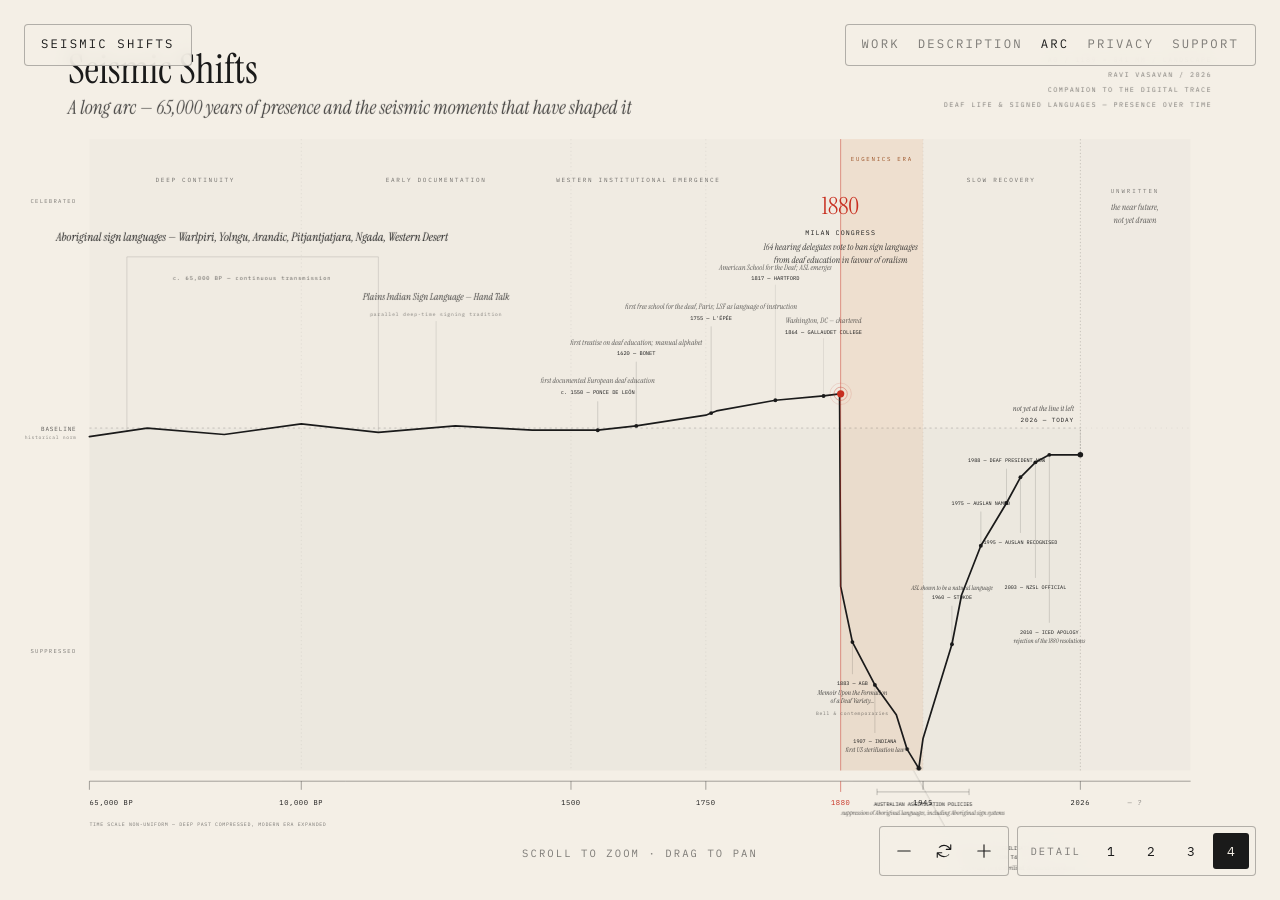
==== commit 30acd6dd: "Make the arc page a fullscreen pannable/zoomable canvas The arc visualisation now fills the entire v" ====
--- a/arc.html
+++ b/arc.html
@@ -2,7 +2,7 @@
 <html lang="en">
 <head>
 <meta charset="UTF-8">
-<meta name="viewport" content="width=device-width, initial-scale=1.0">
+<meta name="viewport" content="width=device-width, initial-scale=1.0, user-scalable=no">
 <title>The Arc — Seismic Shifts</title>
 <meta name="description" content="A long arc — 65,000 years of Aboriginal sign languages, the 1880 Milan Congress, the eugenics era, and the slow recovery. Companion to the digital trace of Seismic Shifts.">
 <link rel="icon" type="image/png" sizes="32x32" href="favicon-32.png">
@@ -16,113 +16,201 @@
 <link href="https://fonts.googleapis.com/css2?family=IBM+Plex+Mono:wght@400;500&family=Instrument+Sans:wght@400;500;600&family=Instrument+Serif:ital@0;1&display=swap" rel="stylesheet">
 <link rel="stylesheet" href="style.css">
 <style>
-    /* The arc figure breaks out of the standard 760px main column so
-       the long-arc visualisation has room to read. */
-    .arc-wrap {
-        position: relative;
+    /* The arc page is a fullscreen, immersive canvas. Override the
+       site shell's body padding and let the canvas claim the whole
+       viewport. */
+    body.arc-body {
+        margin: 0;
+        padding: 0;
+        overflow: hidden;
+        background: var(--paper);
+        height: 100vh;
+        height: 100dvh;
+    }
+
+    .arc-canvas {
+        position: fixed;
+        inset: 0;
+        background: var(--paper);
+        overflow: hidden;
+        cursor: grab;
+        touch-action: none;
+        user-select: none;
+        -webkit-user-select: none;
+    }
+    .arc-canvas.panning { cursor: grabbing; }
+
+    .arc-canvas-inner {
+        position: absolute;
+        inset: 0;
+        transform-origin: 0 0;
+        will-change: transform;
+    }
+    .arc-canvas-inner svg {
+        width: 100%;
+        height: 100%;
+        display: block;
+    }
+
+    /* Conditional visibility — driven by data-detail on .arc-canvas-inner.
+       Levels: 1 minimal · 2 context · 3 annotations · 4 full. */
+    .arc-canvas-inner[data-detail="1"] .from-l2,
+    .arc-canvas-inner[data-detail="1"] .from-l3,
+    .arc-canvas-inner[data-detail="1"] .from-l4,
+    .arc-canvas-inner[data-detail="2"] .from-l3,
+    .arc-canvas-inner[data-detail="2"] .from-l4,
+    .arc-canvas-inner[data-detail="3"] .from-l4 {
+        display: none;
+    }
+
+    /* ============================================================
+       Floating UI — title, nav, controls, hint
+       ============================================================ */
+    .arc-title,
+    .arc-nav,
+    .arc-controls {
+        position: fixed;
+        z-index: 10;
+    }
+
+    .arc-title {
+        top: 24px;
+        left: 24px;
+        background: rgba(244, 239, 230, 0.86);
+        backdrop-filter: blur(8px);
+        -webkit-backdrop-filter: blur(8px);
+        border: 1px solid var(--hairline);
+        border-radius: 4px;
+        padding: 10px 16px;
+        font-family: 'IBM Plex Mono', ui-monospace, SFMono-Regular, Menlo, monospace;
+        font-size: 0.72rem;
+        text-transform: uppercase;
+        letter-spacing: 0.18em;
+    }
+    .arc-title a { color: var(--ink); text-decoration: none; }
+
+    .arc-nav {
+        top: 24px;
+        right: 24px;
+        background: rgba(244, 239, 230, 0.86);
+        backdrop-filter: blur(8px);
+        -webkit-backdrop-filter: blur(8px);
+        border: 1px solid var(--hairline);
+        border-radius: 4px;
+        padding: 10px 16px;
+        font-family: 'IBM Plex Mono', ui-monospace, SFMono-Regular, Menlo, monospace;
+        font-size: 0.72rem;
+        text-transform: uppercase;
+        letter-spacing: 0.18em;
+        display: flex;
+        gap: 18px;
+    }
+    .arc-nav a { color: var(--ink-quiet); text-decoration: none; transition: color 120ms ease; }
+    .arc-nav a:hover, .arc-nav a[aria-current="page"] { color: var(--ink); }
+
+    .arc-controls {
+        bottom: 24px;
+        right: 24px;
+        display: flex;
+        gap: 8px;
+        flex-wrap: wrap;
+        justify-content: flex-end;
+        max-width: calc(100vw - 48px);
+    }
+    .arc-controls .group {
+        display: flex;
+        align-items: center;
+        gap: 4px;
+        background: rgba(244, 239, 230, 0.92);
+        backdrop-filter: blur(8px);
+        -webkit-backdrop-filter: blur(8px);
+        border: 1px solid var(--hairline);
+        border-radius: 4px;
+        padding: 6px;
+    }
+    .arc-controls .group-label {
+        font-family: 'IBM Plex Mono', ui-monospace, SFMono-Regular, Menlo, monospace;
+        font-size: 0.62rem;
+        text-transform: uppercase;
+        letter-spacing: 0.2em;
+        color: var(--ink-quiet);
+        padding: 0 8px 0 6px;
+    }
+    .arc-controls button {
+        width: 36px;
+        height: 36px;
+        display: flex;
+        align-items: center;
+        justify-content: center;
+        border: 1px solid transparent;
+        background: transparent;
+        color: var(--ink);
+        cursor: pointer;
+        border-radius: 3px;
+        font-family: 'IBM Plex Mono', ui-monospace, SFMono-Regular, Menlo, monospace;
+        font-size: 0.78rem;
+        letter-spacing: 0.04em;
+        transition: background 100ms ease, color 100ms ease;
+        padding: 0;
+    }
+    .arc-controls button:hover { background: rgba(26, 26, 26, 0.08); }
+    .arc-controls button:focus-visible { outline: 2px solid var(--ink); outline-offset: 2px; }
+    .arc-controls button[aria-pressed="true"] {
+        background: var(--ink);
+        color: var(--paper);
+    }
+    .arc-controls button svg {
+        width: 18px;
+        height: 18px;
+        display: block;
+        fill: currentColor;
+    }
+
+    /* Subtle interaction hint — fades after a few seconds */
+    .arc-hint {
+        position: fixed;
+        bottom: 38px;
         left: 50%;
         transform: translateX(-50%);
-        width: min(calc(100vw - 64px), 1280px);
-        margin: 16px 0 56px;
-    }
-    .arc-figure {
-        width: 100%;
-        border: 1px solid var(--hairline);
-        border-radius: 4px;
-        overflow-x: auto;
-        background: var(--paper);
-        box-shadow: 0 1px 2px rgba(26, 26, 26, 0.04);
-    }
-    .arc-figure svg {
-        display: block;
-        width: 100%;
-        height: auto;
-        min-width: 1000px; /* on narrow viewports, allow horizontal scroll */
-    }
-    .arc-figure figcaption {
+        z-index: 5;
         font-family: 'IBM Plex Mono', ui-monospace, SFMono-Regular, Menlo, monospace;
-        font-size: 0.7rem;
+        font-size: 0.62rem;
+        text-transform: uppercase;
+        letter-spacing: 0.2em;
         color: var(--ink-quiet);
-        text-transform: uppercase;
-        letter-spacing: 0.16em;
-        padding: 14px 20px 18px;
-        border-top: 1px solid var(--hairline);
-    }
-
-    /* Detail slider — quiet control above the figure. */
-    .detail-control {
-        position: relative;
-        left: 50%;
-        transform: translateX(-50%);
-        width: min(calc(100vw - 64px), 1280px);
-        margin: 32px 0 0;
-        display: flex;
-        align-items: center;
-        gap: 16px;
-        font-family: 'IBM Plex Mono', ui-monospace, SFMono-Regular, Menlo, monospace;
-        font-size: 0.7rem;
-        text-transform: uppercase;
-        letter-spacing: 0.16em;
-        color: var(--ink-quiet);
-    }
-    .detail-control .label { flex: none; color: var(--ink); }
-    .detail-control input[type="range"] {
-        flex: 1;
-        max-width: 360px;
-        accent-color: var(--ink);
-    }
-    .detail-control output {
-        flex: none;
-        color: var(--ink);
-        min-width: 8em;
-    }
-
-    /* Conditional visibility — driven by data-detail on .arc-figure.
-       Levels: 1 minimal · 2 context · 3 annotations · 4 full. */
-    .arc-figure[data-detail="1"] .from-l2,
-    .arc-figure[data-detail="1"] .from-l3,
-    .arc-figure[data-detail="1"] .from-l4,
-    .arc-figure[data-detail="2"] .from-l3,
-    .arc-figure[data-detail="2"] .from-l4,
-    .arc-figure[data-detail="3"] .from-l4 {
-        display: none;
-    }
-
-    @media (max-width: 600px) {
-        .arc-wrap { width: min(calc(100vw - 40px), 1280px); }
-        .detail-control { width: min(calc(100vw - 40px), 1280px); flex-wrap: wrap; gap: 10px; }
-        .detail-control input[type="range"] { max-width: 100%; }
+        pointer-events: none;
+        opacity: 1;
+        transition: opacity 1200ms ease;
+    }
+    .arc-hint.faded { opacity: 0; }
+
+    @media (max-width: 720px) {
+        .arc-nav { display: none; }
+        .arc-controls .group-label { display: none; }
+        .arc-controls { gap: 6px; }
+    }
+
+    @media (prefers-reduced-motion: reduce) {
+        .arc-canvas-inner { transition: none; }
     }
 </style>
 </head>
-<body>
-
-<header class="site">
-    <a href="./">Seismic Shifts</a>
-    <nav>
-        <a href="./">Work</a>
-        <a href="description.html">Description</a>
-        <a href="arc.html" aria-current="page">Arc</a>
-        <a href="privacy.html">Privacy</a>
-        <a href="support.html">Support</a>
-    </nav>
-</header>
-
-<main>
-    <p class="tagline">A long arc — 65,000 years</p>
-    <h1>The Arc</h1>
-    <p class="lede">A companion to the live trace. One room across an afternoon, set against one civilisation across deep time. Both are seismograms.</p>
-
-    <p>The hand-drawn ink companion to <em>Seismic Shifts</em> sits at A0, landscape, beside the digital screen. It traces the presence of Deaf life and signed languages across the long arc — from the deep continuity of Aboriginal sign languages to the seismic moments that have shaped, and unmade, that presence. The page below is its digital draft.</p>
-
-<div class="detail-control">
-    <span class="label">Detail</span>
-    <input type="range" id="detail-slider" min="1" max="4" value="4" step="1" aria-describedby="detail-output" aria-label="Level of detail shown on the long-arc figure">
-    <output id="detail-output" for="detail-slider">full</output>
+<body class="arc-body">
+
+<div class="arc-title">
+    <a href="./" aria-label="Seismic Shifts — back to work">Seismic Shifts</a>
 </div>
 
-<div class="arc-wrap">
-    <figure class="arc-figure" data-detail="4">
+<nav class="arc-nav" aria-label="Site">
+    <a href="./">Work</a>
+    <a href="description.html">Description</a>
+    <a href="arc.html" aria-current="page">Arc</a>
+    <a href="privacy.html">Privacy</a>
+    <a href="support.html">Support</a>
+</nav>
+
+<div class="arc-canvas" id="arc-canvas">
+    <div class="arc-canvas-inner" id="arc-canvas-inner" data-detail="4">
         <svg xmlns="http://www.w3.org/2000/svg"
              viewBox="0 0 1189 841"
              preserveAspectRatio="xMidYMid meet"
@@ -153,16 +241,14 @@
                 <text x="1129" y="100" text-anchor="end">DEAF LIFE &amp; SIGNED LANGUAGES — PRESENCE OVER TIME</text>
             </g>
 
-            <!-- Eugenics-era orange band: rect always present (visual context),
-                 label is from-l2. -->
+            <!-- Eugenics-era orange band -->
             <rect x="782" y="130" width="77" height="590" fill="#DB732E" opacity="0.10"/>
             <text class="from-l2" x="820.5" y="150"
                   font-family="'IBM Plex Mono', ui-monospace, SFMono-Regular, Menlo, monospace"
                   font-size="5.4" letter-spacing="1.6" text-anchor="middle"
                   fill="#9A4E1F" opacity="0.95">EUGENICS ERA</text>
 
-            <!-- Unwritten future zone — faint background and dashed line always;
-                 detailed labels at higher levels. -->
+            <!-- Unwritten future zone -->
             <rect x="1006" y="130" width="103" height="590" fill="#1A1A1A" opacity="0.018"/>
             <line x1="1006" y1="130" x2="1006" y2="720"
                   stroke="#1A1A1A" stroke-width="0.4" stroke-dasharray="1.2 2.0" opacity="0.45"/>
@@ -180,7 +266,7 @@
                   font-style="italic" font-size="8" text-anchor="middle"
                   fill="#1A1A1A" opacity="0.7">not yet drawn</text>
 
-            <!-- Faint above/below baseline guides — pure decoration, full detail only -->
+            <!-- Faint above/below baseline guides -->
             <rect class="from-l4" x="80" y="130" width="926" height="270" fill="#1A1A1A" opacity="0.015"/>
             <rect class="from-l4" x="80" y="400" width="926" height="320" fill="#1A1A1A" opacity="0.030"/>
 
@@ -198,15 +284,14 @@
                   font-size="4.4" text-anchor="end" fill="#1A1A1A" opacity="0.5"
                   letter-spacing="0.6">historical norm</text>
 
-            <!-- Y-axis qualitative labels: CELEBRATED · BASELINE · SUPPRESSED.
-                 These are the always-visible y-axis terms. -->
+            <!-- Y-axis qualitative labels -->
             <g font-family="'IBM Plex Mono', ui-monospace, SFMono-Regular, Menlo, monospace"
                font-size="5.2" fill="#1A1A1A" opacity="0.55" letter-spacing="1.2">
                 <text x="68" y="190" text-anchor="end">CELEBRATED</text>
                 <text x="68" y="610" text-anchor="end">SUPPRESSED</text>
             </g>
 
-            <!-- Era separators — context level -->
+            <!-- Era separators -->
             <g class="from-l2" stroke="#1A1A1A" stroke-width="0.3" stroke-dasharray="1.2 2.4" opacity="0.20">
                 <line x1="278" y1="130" x2="278" y2="720"/>
                 <line x1="530" y1="130" x2="530" y2="720"/>
@@ -214,7 +299,7 @@
                 <line x1="859" y1="130" x2="859" y2="720"/>
             </g>
 
-            <!-- Era band labels — context level -->
+            <!-- Era band labels -->
             <g class="from-l2"
                font-family="'IBM Plex Mono', ui-monospace, SFMono-Regular, Menlo, monospace"
                font-size="5.6" letter-spacing="1.6" fill="#1A1A1A" opacity="0.6"
@@ -225,48 +310,19 @@
                 <text x="932" y="170">SLOW RECOVERY</text>
             </g>
 
-            <!-- ============================================================
-                 The trace
-                 ============================================================ -->
+            <!-- The trace -->
             <polyline
                 points="
-                    80,408
-                    134,400
-                    206,406
-                    278,396
-                    350,404
-                    422,398
-                    494,402
-                    555,402
-                    591,398
-                    656,388
-                    661,386
-                    666,384
-                    721,374
-                    766,370
-                    781,368
-                    782,548
-                    793,600
-                    814,640
-                    834,668
-                    844,700
-                    855,718
-                    859,690
-                    886,602
-                    895,556
-                    913,510
-                    937,470
-                    950,446
-                    964,432
-                    977,425
-                    1006,425
+                    80,408 134,400 206,406 278,396 350,404 422,398 494,402
+                    555,402 591,398 656,388 661,386 666,384 721,374 766,370
+                    781,368 782,548 793,600 814,640 834,668 844,700 855,718
+                    859,690 886,602 895,556 913,510 937,470 950,446 964,432
+                    977,425 1006,425
                 "
                 fill="none" stroke="#1A1A1A" stroke-width="1.6"
                 stroke-linejoin="round" stroke-linecap="round"/>
 
-            <!-- ============================================================
-                 Aboriginal sign languages banner — full detail only
-                 ============================================================ -->
+            <!-- Aboriginal sign languages banner -->
             <g class="from-l4">
                 <line x1="115" y1="240" x2="115" y2="404" stroke="#1A1A1A" stroke-width="0.3" opacity="0.4"/>
                 <line x1="115" y1="240" x2="350" y2="240" stroke="#1A1A1A" stroke-width="0.3" opacity="0.4"/>
@@ -282,7 +338,7 @@
                       letter-spacing="0.9">c. 65,000 BP — continuous transmission</text>
             </g>
 
-            <!-- Plains Indian Sign Language — full detail only -->
+            <!-- Plains Indian Sign Language -->
             <g class="from-l4">
                 <text x="404" y="280"
                       font-family="'Instrument Serif', Georgia, 'Times New Roman', serif"
@@ -296,11 +352,6 @@
                 <line x1="404" y1="300" x2="404" y2="395" stroke="#1A1A1A" stroke-width="0.3" opacity="0.30"/>
             </g>
 
-            <!-- ============================================================
-                 Events — each has dot + short year-name label always visible.
-                 Italic descriptors and decorative subtexts are level-3 or 4.
-                 ============================================================ -->
-
             <!-- Ponce de León c.1550 -->
             <circle cx="555" cy="402" r="1.8" fill="#1A1A1A"/>
             <line x1="555" y1="375" x2="555" y2="400" stroke="#1A1A1A" stroke-width="0.3" opacity="0.45"/>
@@ -361,9 +412,7 @@
             </text>
             <line x1="766" y1="316" x2="766" y2="368" stroke="#1A1A1A" stroke-width="0.25" opacity="0.30"/>
 
-            <!-- ============================================================
-                 1880 — THE BREAK. Always visible at all detail levels.
-                 ============================================================ -->
+            <!-- 1880 — THE BREAK. Always visible. -->
             <line x1="782" y1="130" x2="782" y2="720"
                   stroke="#C72E1F" stroke-width="0.8" opacity="0.55"/>
             <circle cx="782" cy="368" r="3.4" fill="#C72E1F"/>
@@ -391,11 +440,7 @@
                 </text>
             </g>
 
-            <!-- ============================================================
-                 Eugenics-era event labels
-                 ============================================================ -->
-
-            <!-- AGB Memoir 1883 — dot+short label always; long Memoir text full detail only -->
+            <!-- AGB Memoir 1883 -->
             <circle cx="793" cy="600" r="1.8" fill="#1A1A1A"/>
             <line x1="793" y1="602" x2="793" y2="630" stroke="#1A1A1A" stroke-width="0.3" opacity="0.45"/>
             <text x="793" y="640"
@@ -430,7 +475,7 @@
                 first US sterilisation law
             </text>
 
-            <!-- Australian assimilation policies (range bracket) — annotations level -->
+            <!-- Australian assimilation policies (range bracket) -->
             <g class="from-l3">
                 <line x1="816" y1="740" x2="902" y2="740" stroke="#1A1A1A" stroke-width="0.4" opacity="0.6"/>
                 <line x1="816" y1="737" x2="816" y2="743" stroke="#1A1A1A" stroke-width="0.4" opacity="0.6"/>
@@ -445,8 +490,7 @@
                 suppression of Aboriginal languages, including Aboriginal sign systems
             </text>
 
-            <!-- Nazi 1933 + Aktion T4 1939-45 cluster.
-                 Dots always; leader line + cluster labels are annotations level. -->
+            <!-- Nazi 1933 + Aktion T4 1939-45 cluster -->
             <circle cx="844" cy="700" r="1.8" fill="#1A1A1A"/>
             <circle cx="855" cy="718" r="2.2" fill="#1A1A1A"/>
             <g class="from-l3">
@@ -464,10 +508,6 @@
                 ~17,000 deaf people sterilised; thousands murdered
             </text>
 
-            <!-- ============================================================
-                 Slow recovery
-                 ============================================================ -->
-
             <!-- Stokoe 1960 -->
             <circle cx="886" cy="602" r="1.8" fill="#1A1A1A"/>
             <line x1="886" y1="600" x2="886" y2="566" stroke="#1A1A1A" stroke-width="0.3" opacity="0.45"/>
@@ -533,9 +573,7 @@
                 not yet at the line it left
             </text>
 
-            <!-- ============================================================
-                 Time axis — always visible at all detail levels
-                 ============================================================ -->
+            <!-- Time axis -->
             <line x1="80" y1="730" x2="1109" y2="730"
                   stroke="#1A1A1A" stroke-width="0.5" opacity="0.7"/>
 
@@ -567,72 +605,232 @@
                   letter-spacing="0.6">TIME SCALE NON-UNIFORM — DEEP PAST COMPRESSED, MODERN ERA EXPANDED</text>
 
         </svg>
-        <figcaption>
-            A0 landscape · 1189 × 841 mm · companion study for the hand-drawn ink piece
-        </figcaption>
-    </figure>
+    </div>
 </div>
 
-    <h2>What this shows</h2>
-    <p>The vertical axis is presence. Above the baseline: Deaf life and signed languages held as a celebrated, transmitted feature of human community. Below: suppressed. The baseline itself is the deep historical norm — 65,000 years of continuous signed-language presence on this continent and others, long before any institution thought to record it.</p>
-    <p>The trace runs at-baseline through the deep past. It rises modestly through the Western institutional period of the 18th and 19th centuries. It plummets at the 1880 Milan Congress. It deepens through the eugenics era of Alexander Graham Bell and his contemporaries — the 1907 Indiana sterilisation law, Australian assimilation policies, the 1933 Nazi sterilisation law and Aktion T4. It begins climbing again in 1960 with William Stokoe's demonstration that ASL is a natural language; it continues through the naming of Auslan, Deaf President Now, the recognition of NZSL, and the ICED's 2010 apology for the Milan resolutions. In 2026 it is rising. It is not yet at the line it left.</p>
-    <p>The right ten per cent of the page is intentionally blank. The trace has not been drawn there yet.</p>
-    <p>The slider above the figure strips the page back. At <strong>full</strong>, every annotation is shown. At <strong>minimal</strong>, only the bones remain: the trace, the ripple at 1880, a dot and short label for each moment, and the y-axis terms — celebrated, baseline, suppressed.</p>
-
-    <h2>Timeline</h2>
-    <ul>
-        <li><strong>c. 65,000 BP onwards</strong> — Aboriginal Australian presence on the continent. Aboriginal sign languages — Warlpiri, Yolngu, Arandic, Pitjantjatjara, Ngada, Western Desert and others — used in mourning rituals, hunting, ceremony, and across language groups.</li>
-        <li><strong>Deep past, parallel traditions</strong> — Plains Indian Sign Language (Hand Talk) as a lingua franca across many North American Plains nations.</li>
-        <li><strong>c. 1550</strong> — Pedro Ponce de León: first documented European deaf education.</li>
-        <li><strong>1620</strong> — Juan Pablo Bonet, <em>Reducción de las letras y arte para enseñar a hablar a los mudos</em>.</li>
-        <li><strong>1755</strong> — Abbé de l'Épée founds the first free school for the deaf in Paris; LSF as language of instruction.</li>
-        <li><strong>1760</strong> — Thomas Braidwood opens the first British school for the deaf in Edinburgh.</li>
-        <li><strong>1817</strong> — American School for the Deaf founded in Hartford by Gallaudet and Clerc; ASL emerges.</li>
-        <li><strong>1864</strong> — Gallaudet College chartered in Washington, DC.</li>
-        <li><strong>1880</strong> — <strong>Milan Congress.</strong> 164 hearing delegates vote to ban sign languages from deaf education in favour of oralism.</li>
-        <li><strong>1883</strong> — Alexander Graham Bell, <em>Memoir Upon the Formation of a Deaf Variety of the Human Race</em>; argues against deaf-deaf marriage, against deaf residential schools, against sign languages.</li>
-        <li><strong>1907</strong> — Indiana enacts the first US compulsory sterilisation law; deaf people among those targeted.</li>
-        <li><strong>Late 19th – mid 20th century</strong> — Australian assimilation policies and removal practices suppress Aboriginal languages, including Aboriginal sign systems.</li>
-        <li><strong>1933</strong> — Nazi Germany's <em>Law for the Prevention of Hereditarily Diseased Offspring</em>. ~17,000 deaf people sterilised.</li>
-        <li><strong>1939 – 1945</strong> — Aktion T4 and related programs murder thousands of deaf and disabled people.</li>
-        <li><strong>1960</strong> — William Stokoe, <em>Sign Language Structure</em>: ASL demonstrated as a fully grammatical natural language.</li>
-        <li><strong>1975</strong> — Auslan named and described as a distinct language.</li>
-        <li><strong>1988</strong> — Deaf President Now installs I. King Jordan as first deaf president of Gallaudet University.</li>
-        <li><strong>1995</strong> — Auslan recognised in Australia's national language policy.</li>
-        <li><strong>2003</strong> — NZSL recognised as an official language of New Zealand.</li>
-        <li><strong>2010</strong> — International Congress on Education of the Deaf issues <em>Statement of Principle and Accord for the Future</em>, formally rejecting and apologising for the 1880 resolutions.</li>
-        <li><strong>2020s</strong> — Ongoing recognition and documentation of Aboriginal sign language traditions.</li>
-        <li><strong>2026</strong> — The trace is rising. It is not yet at the line it left.</li>
-    </ul>
-
-    <h2>Notes on the diptych</h2>
-    <p>The digital trace covers minutes; the drawing covers tens of thousands of years. The cream and ink are shared. The orange band on this page — 1880 to 1945 — uses the same hue that marks the active 15-minute window in the digital piece. The single red mark at 1880 echoes the red dot at the start of every digital session: a moment of impact, the work coming into the room, the line breaking on the page.</p>
-
-    <p class="meta">Companion to the live trace · drafted 2026-05-06 · revise as the hand-drawn piece develops</p>
-</main>
-
-<footer class="site">
-    <span>&copy; 2026 Ravi Vasavan</span>
-    <span>
-        <a href="privacy.html">Privacy</a>
-        &nbsp;&middot;&nbsp;
-        <a href="support.html">Support</a>
-    </span>
-</footer>
+<div class="arc-hint" id="arc-hint" aria-hidden="true">Scroll to zoom · drag to pan</div>
+
+<div class="arc-controls">
+    <div class="group" role="group" aria-label="Zoom">
+        <button id="zoom-out" type="button" aria-label="Zoom out" title="Zoom out">
+            <!-- Phosphor: minus -->
+            <svg viewBox="0 0 256 256" aria-hidden="true"><path d="M224,128a8,8,0,0,1-8,8H40a8,8,0,0,1,0-16H216A8,8,0,0,1,224,128Z"/></svg>
+        </button>
+        <button id="zoom-reset" type="button" aria-label="Reset view" title="Reset view">
+            <!-- Phosphor: arrows-clockwise -->
+            <svg viewBox="0 0 256 256" aria-hidden="true"><path d="M232,40v64a8,8,0,0,1-8,8H160a8,8,0,0,1,0-16h45.61L184.18,76.57A86.62,86.62,0,0,0,128,56h-.5a86.13,86.13,0,0,0-60.32,24.79,8,8,0,1,1-11.18-11.45A102,102,0,0,1,128,40h.51a102.49,102.49,0,0,1,67,24.85L216,84.92V40a8,8,0,0,1,16,0ZM188.34,186.21A85.92,85.92,0,0,1,128,200h-.49a86.59,86.59,0,0,1-56.18-20.57L50.39,160H96a8,8,0,0,0,0-16H32a8,8,0,0,0-8,8v64a8,8,0,0,0,16,0V171.08l20.52,20.07A102.59,102.59,0,0,0,127.5,216h.59a101.94,101.94,0,0,0,71.65-29.34,8,8,0,0,0-11.18-11.45Z"/></svg>
+        </button>
+        <button id="zoom-in" type="button" aria-label="Zoom in" title="Zoom in">
+            <!-- Phosphor: plus -->
+            <svg viewBox="0 0 256 256" aria-hidden="true"><path d="M224,128a8,8,0,0,1-8,8H136v80a8,8,0,0,1-16,0V136H40a8,8,0,0,1,0-16h80V40a8,8,0,0,1,16,0v80h80A8,8,0,0,1,224,128Z"/></svg>
+        </button>
+    </div>
+    <div class="group" role="group" aria-label="Detail level">
+        <span class="group-label">Detail</span>
+        <button class="detail-btn" type="button" data-detail="1" aria-label="Detail level: minimal" title="Minimal">1</button>
+        <button class="detail-btn" type="button" data-detail="2" aria-label="Detail level: context" title="Context">2</button>
+        <button class="detail-btn" type="button" data-detail="3" aria-label="Detail level: annotations" title="Annotations">3</button>
+        <button class="detail-btn" type="button" data-detail="4" aria-label="Detail level: full" title="Full" aria-pressed="true">4</button>
+    </div>
+</div>
 
 <script>
-    (function () {
-        var slider = document.getElementById('detail-slider');
-        var figure = document.querySelector('.arc-figure');
-        var output = document.getElementById('detail-output');
-        var labels = { '1': 'minimal', '2': 'context', '3': 'annotations', '4': 'full' };
-        function update() {
-            figure.setAttribute('data-detail', slider.value);
-            output.textContent = labels[slider.value];
+(function () {
+    var canvas = document.getElementById('arc-canvas');
+    var inner = document.getElementById('arc-canvas-inner');
+    var hint = document.getElementById('arc-hint');
+
+    var scale = 1;
+    var tx = 0;
+    var ty = 0;
+    var minScale = 0.4;
+    var maxScale = 12;
+
+    function apply() {
+        inner.style.transform = 'translate(' + tx + 'px, ' + ty + 'px) scale(' + scale + ')';
+    }
+
+    // Zoom around a viewport point (px, py).
+    function zoomAt(factor, px, py) {
+        var newScale = Math.max(minScale, Math.min(maxScale, scale * factor));
+        if (newScale === scale) return;
+        var ratio = newScale / scale;
+        tx = px - (px - tx) * ratio;
+        ty = py - (py - ty) * ratio;
+        scale = newScale;
+        apply();
+    }
+
+    function reset() {
+        scale = 1; tx = 0; ty = 0;
+        apply();
+    }
+
+    // Wheel — smooth zoom centred on cursor
+    canvas.addEventListener('wheel', function (e) {
+        e.preventDefault();
+        var rect = canvas.getBoundingClientRect();
+        var px = e.clientX - rect.left;
+        var py = e.clientY - rect.top;
+        var factor = Math.exp(-e.deltaY * 0.0015);
+        zoomAt(factor, px, py);
+        fadeHint();
+    }, { passive: false });
+
+    // Mouse pan
+    var isPanning = false;
+    var panStart = { x: 0, y: 0, tx: 0, ty: 0 };
+
+    canvas.addEventListener('mousedown', function (e) {
+        if (e.button !== 0) return;
+        if (e.target.closest('.arc-title, .arc-nav, .arc-controls')) return;
+        isPanning = true;
+        canvas.classList.add('panning');
+        panStart.x = e.clientX;
+        panStart.y = e.clientY;
+        panStart.tx = tx;
+        panStart.ty = ty;
+        e.preventDefault();
+    });
+
+    window.addEventListener('mousemove', function (e) {
+        if (!isPanning) return;
+        tx = panStart.tx + (e.clientX - panStart.x);
+        ty = panStart.ty + (e.clientY - panStart.y);
+        apply();
+        fadeHint();
+    });
+
+    window.addEventListener('mouseup', function () {
+        if (!isPanning) return;
+        isPanning = false;
+        canvas.classList.remove('panning');
+    });
+
+    // Touch — single-finger pan, two-finger pinch
+    var touchState = null;
+
+    canvas.addEventListener('touchstart', function (e) {
+        if (e.target.closest('.arc-title, .arc-nav, .arc-controls')) return;
+        if (e.touches.length === 1) {
+            touchState = {
+                type: 'pan',
+                x: e.touches[0].clientX,
+                y: e.touches[0].clientY,
+                tx: tx,
+                ty: ty
+            };
+        } else if (e.touches.length === 2) {
+            var t1 = e.touches[0], t2 = e.touches[1];
+            var dx = t2.clientX - t1.clientX;
+            var dy = t2.clientY - t1.clientY;
+            var dist = Math.sqrt(dx * dx + dy * dy);
+            touchState = {
+                type: 'pinch',
+                dist: dist,
+                cx: (t1.clientX + t2.clientX) / 2,
+                cy: (t1.clientY + t2.clientY) / 2,
+                scale: scale,
+                tx: tx,
+                ty: ty
+            };
         }
-        slider.addEventListener('input', update);
-        update();
-    })();
+    }, { passive: true });
+
+    canvas.addEventListener('touchmove', function (e) {
+        if (!touchState) return;
+        e.preventDefault();
+        if (touchState.type === 'pan' && e.touches.length === 1) {
+            tx = touchState.tx + (e.touches[0].clientX - touchState.x);
+            ty = touchState.ty + (e.touches[0].clientY - touchState.y);
+            apply();
+        } else if (touchState.type === 'pinch' && e.touches.length === 2) {
+            var t1 = e.touches[0], t2 = e.touches[1];
+            var dx = t2.clientX - t1.clientX;
+            var dy = t2.clientY - t1.clientY;
+            var dist = Math.sqrt(dx * dx + dy * dy);
+            var factor = dist / touchState.dist;
+            var newScale = Math.max(minScale, Math.min(maxScale, touchState.scale * factor));
+            var ratio = newScale / touchState.scale;
+            var rect = canvas.getBoundingClientRect();
+            var px = touchState.cx - rect.left;
+            var py = touchState.cy - rect.top;
+            tx = px - (px - touchState.tx) * ratio;
+            ty = py - (py - touchState.ty) * ratio;
+            scale = newScale;
+            apply();
+        }
+        fadeHint();
+    }, { passive: false });
+
+    canvas.addEventListener('touchend', function () {
+        touchState = null;
+    });
+
+    // Zoom buttons — zoom from viewport centre
+    function centre() {
+        var rect = canvas.getBoundingClientRect();
+        return { x: rect.width / 2, y: rect.height / 2 };
+    }
+    document.getElementById('zoom-in').addEventListener('click', function () {
+        var c = centre();
+        zoomAt(1.25, c.x, c.y);
+    });
+    document.getElementById('zoom-out').addEventListener('click', function () {
+        var c = centre();
+        zoomAt(1 / 1.25, c.x, c.y);
+    });
+    document.getElementById('zoom-reset').addEventListener('click', function () {
+        reset();
+    });
+
+    // Detail buttons
+    var detailButtons = document.querySelectorAll('.detail-btn');
+    detailButtons.forEach(function (btn) {
+        btn.addEventListener('click', function () {
+            var level = btn.getAttribute('data-detail');
+            inner.setAttribute('data-detail', level);
+            detailButtons.forEach(function (b) {
+                if (b.getAttribute('data-detail') === level) {
+                    b.setAttribute('aria-pressed', 'true');
+                } else {
+                    b.removeAttribute('aria-pressed');
+                }
+            });
+        });
+    });
+
+    // Hint fade
+    var hintTimer;
+    function fadeHint() {
+        if (!hint || hint.classList.contains('faded')) return;
+        clearTimeout(hintTimer);
+        hint.classList.add('faded');
+    }
+    hintTimer = setTimeout(fadeHint, 4500);
+
+    // Keyboard
+    window.addEventListener('keydown', function (e) {
+        if (e.target.tagName === 'INPUT' || e.target.tagName === 'TEXTAREA') return;
+        switch (e.key) {
+            case '+': case '=': zoomAt(1.25, centre().x, centre().y); break;
+            case '-': case '_': zoomAt(1 / 1.25, centre().x, centre().y); break;
+            case '0': reset(); break;
+            case '1': case '2': case '3': case '4':
+                inner.setAttribute('data-detail', e.key);
+                detailButtons.forEach(function (b) {
+                    if (b.getAttribute('data-detail') === e.key) {
+                        b.setAttribute('aria-pressed', 'true');
+                    } else {
+                        b.removeAttribute('aria-pressed');
+                    }
+                });
+                break;
+        }
+    });
+
+    apply();
+})();
 </script>
 
 </body>
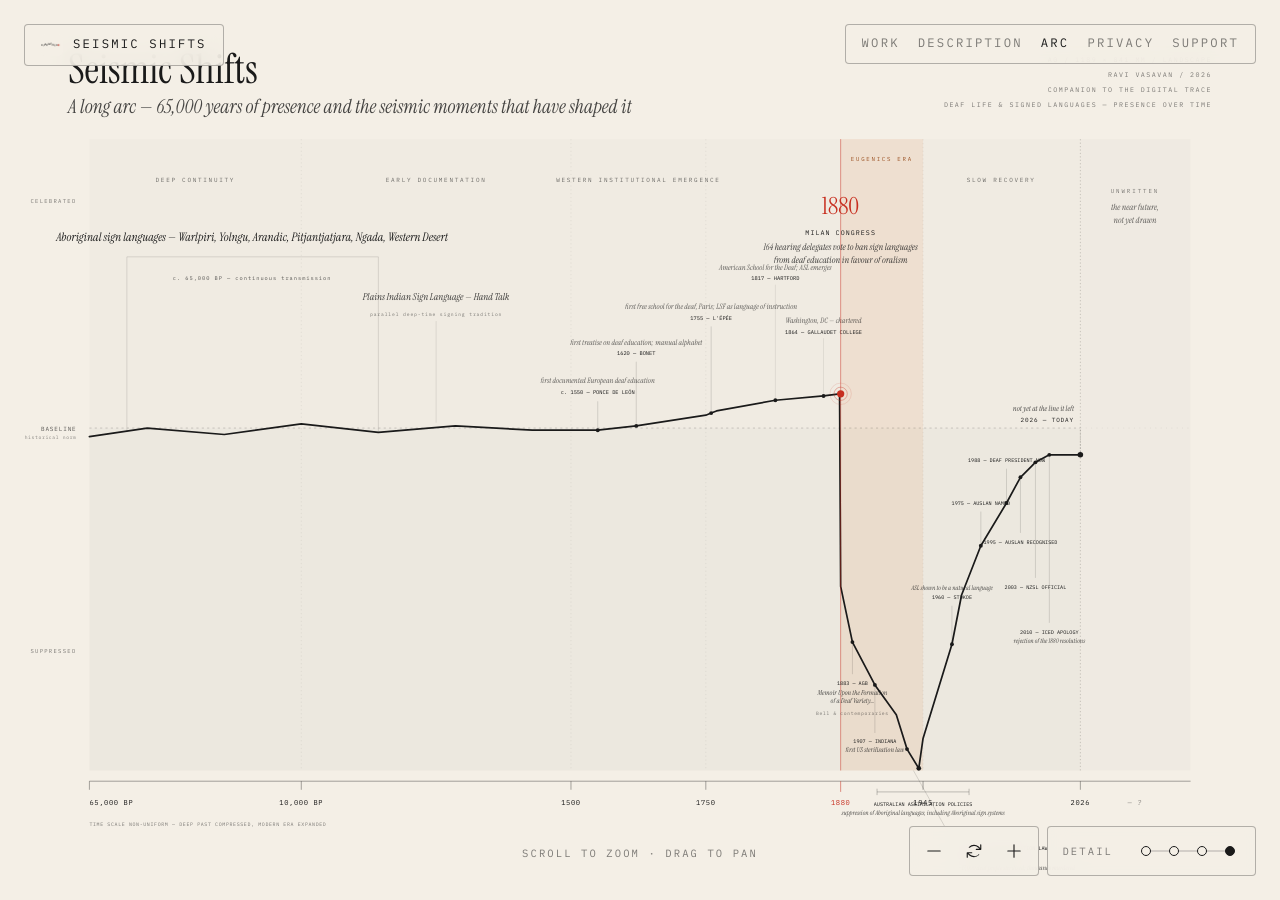
==== commit 77c0589f: "Site-wide floating pill nav with app icon; viewBox-zoom on the arc The arc page's floating header no" ====
--- a/arc.html
+++ b/arc.html
@@ -16,9 +16,7 @@
 <link href="https://fonts.googleapis.com/css2?family=IBM+Plex+Mono:wght@400;500&family=Instrument+Sans:wght@400;500;600&family=Instrument+Serif:ital@0;1&display=swap" rel="stylesheet">
 <link rel="stylesheet" href="style.css">
 <style>
-    /* The arc page is a fullscreen, immersive canvas. Override the
-       site shell's body padding and let the canvas claim the whole
-       viewport. */
+    /* Override the standard body padding for the fullscreen canvas. */
     body.arc-body {
         margin: 0;
         padding: 0;
@@ -39,102 +37,55 @@
         -webkit-user-select: none;
     }
     .arc-canvas.panning { cursor: grabbing; }
-
-    .arc-canvas-inner {
+    .arc-canvas svg {
         position: absolute;
         inset: 0;
-        transform-origin: 0 0;
-        will-change: transform;
-    }
-    .arc-canvas-inner svg {
         width: 100%;
         height: 100%;
         display: block;
     }
 
-    /* Conditional visibility — driven by data-detail on .arc-canvas-inner.
+    /* Conditional visibility — driven by data-detail on the SVG itself.
        Levels: 1 minimal · 2 context · 3 annotations · 4 full. */
-    .arc-canvas-inner[data-detail="1"] .from-l2,
-    .arc-canvas-inner[data-detail="1"] .from-l3,
-    .arc-canvas-inner[data-detail="1"] .from-l4,
-    .arc-canvas-inner[data-detail="2"] .from-l3,
-    .arc-canvas-inner[data-detail="2"] .from-l4,
-    .arc-canvas-inner[data-detail="3"] .from-l4 {
+    .arc-canvas svg[data-detail="1"] .from-l2,
+    .arc-canvas svg[data-detail="1"] .from-l3,
+    .arc-canvas svg[data-detail="1"] .from-l4,
+    .arc-canvas svg[data-detail="2"] .from-l3,
+    .arc-canvas svg[data-detail="2"] .from-l4,
+    .arc-canvas svg[data-detail="3"] .from-l4 {
         display: none;
     }
 
-    /* ============================================================
-       Floating UI — title, nav, controls, hint
-       ============================================================ */
-    .arc-title,
-    .arc-nav,
+    /* Floating bottom-right controls */
     .arc-controls {
         position: fixed;
-        z-index: 10;
-    }
-
-    .arc-title {
-        top: 24px;
-        left: 24px;
-        background: rgba(244, 239, 230, 0.86);
-        backdrop-filter: blur(8px);
-        -webkit-backdrop-filter: blur(8px);
-        border: 1px solid var(--hairline);
-        border-radius: 4px;
-        padding: 10px 16px;
-        font-family: 'IBM Plex Mono', ui-monospace, SFMono-Regular, Menlo, monospace;
-        font-size: 0.72rem;
-        text-transform: uppercase;
-        letter-spacing: 0.18em;
-    }
-    .arc-title a { color: var(--ink); text-decoration: none; }
-
-    .arc-nav {
-        top: 24px;
-        right: 24px;
-        background: rgba(244, 239, 230, 0.86);
-        backdrop-filter: blur(8px);
-        -webkit-backdrop-filter: blur(8px);
-        border: 1px solid var(--hairline);
-        border-radius: 4px;
-        padding: 10px 16px;
-        font-family: 'IBM Plex Mono', ui-monospace, SFMono-Regular, Menlo, monospace;
-        font-size: 0.72rem;
-        text-transform: uppercase;
-        letter-spacing: 0.18em;
-        display: flex;
-        gap: 18px;
-    }
-    .arc-nav a { color: var(--ink-quiet); text-decoration: none; transition: color 120ms ease; }
-    .arc-nav a:hover, .arc-nav a[aria-current="page"] { color: var(--ink); }
-
-    .arc-controls {
         bottom: 24px;
         right: 24px;
+        z-index: 20;
         display: flex;
         gap: 8px;
         flex-wrap: wrap;
         justify-content: flex-end;
         max-width: calc(100vw - 48px);
+        font-family: 'IBM Plex Mono', ui-monospace, SFMono-Regular, Menlo, monospace;
     }
     .arc-controls .group {
         display: flex;
         align-items: center;
         gap: 4px;
         background: rgba(244, 239, 230, 0.92);
-        backdrop-filter: blur(8px);
-        -webkit-backdrop-filter: blur(8px);
+        backdrop-filter: blur(10px);
+        -webkit-backdrop-filter: blur(10px);
         border: 1px solid var(--hairline);
         border-radius: 4px;
         padding: 6px;
     }
     .arc-controls .group-label {
-        font-family: 'IBM Plex Mono', ui-monospace, SFMono-Regular, Menlo, monospace;
         font-size: 0.62rem;
         text-transform: uppercase;
         letter-spacing: 0.2em;
         color: var(--ink-quiet);
-        padding: 0 8px 0 6px;
+        padding: 0 10px 0 8px;
     }
     .arc-controls button {
         width: 36px;
@@ -155,15 +106,53 @@
     }
     .arc-controls button:hover { background: rgba(26, 26, 26, 0.08); }
     .arc-controls button:focus-visible { outline: 2px solid var(--ink); outline-offset: 2px; }
-    .arc-controls button[aria-pressed="true"] {
-        background: var(--ink);
-        color: var(--paper);
-    }
     .arc-controls button svg {
         width: 18px;
         height: 18px;
         display: block;
         fill: currentColor;
+    }
+
+    /* Detail — slider with dot marks */
+    .detail-dots {
+        display: flex;
+        align-items: center;
+        gap: 18px;
+        height: 36px;
+        padding: 0 14px;
+        position: relative;
+    }
+    .detail-dots::before {
+        content: "";
+        position: absolute;
+        top: 50%;
+        left: 18px;
+        right: 18px;
+        height: 1px;
+        background: var(--hairline);
+        z-index: 0;
+        transform: translateY(-0.5px);
+    }
+    .detail-dots .dot {
+        width: 10px;
+        height: 10px;
+        padding: 0;
+        border-radius: 50%;
+        border: 1px solid var(--ink);
+        background: var(--paper);
+        cursor: pointer;
+        flex: none;
+        position: relative;
+        z-index: 1;
+        transition: transform 120ms ease, background-color 120ms ease;
+        font: 0/0 a; /* hide any text content */
+        color: transparent;
+    }
+    .detail-dots .dot:hover { transform: scale(1.45); }
+    .detail-dots .dot[aria-checked="true"] { background: var(--ink); }
+    .detail-dots .dot:focus-visible {
+        outline: 2px solid var(--ink);
+        outline-offset: 4px;
     }
 
     /* Subtle interaction hint — fades after a few seconds */
@@ -181,431 +170,433 @@
         pointer-events: none;
         opacity: 1;
         transition: opacity 1200ms ease;
+        white-space: nowrap;
     }
     .arc-hint.faded { opacity: 0; }
 
     @media (max-width: 720px) {
-        .arc-nav { display: none; }
         .arc-controls .group-label { display: none; }
         .arc-controls { gap: 6px; }
     }
 
-    @media (prefers-reduced-motion: reduce) {
-        .arc-canvas-inner { transition: none; }
+    @media (max-width: 600px) {
+        .arc-controls { bottom: 16px; right: 16px; }
     }
 </style>
 </head>
 <body class="arc-body">
 
-<div class="arc-title">
-    <a href="./" aria-label="Seismic Shifts — back to work">Seismic Shifts</a>
-</div>
-
-<nav class="arc-nav" aria-label="Site">
-    <a href="./">Work</a>
-    <a href="description.html">Description</a>
-    <a href="arc.html" aria-current="page">Arc</a>
-    <a href="privacy.html">Privacy</a>
-    <a href="support.html">Support</a>
-</nav>
+<header class="site">
+    <div class="site-title">
+        <img src="apple-touch-icon.png" alt="" class="site-icon">
+        <a href="./">Seismic Shifts</a>
+    </div>
+    <nav class="site-nav" aria-label="Site">
+        <a href="./">Work</a>
+        <a href="description.html">Description</a>
+        <a href="arc.html" aria-current="page">Arc</a>
+        <a href="privacy.html">Privacy</a>
+        <a href="support.html">Support</a>
+    </nav>
+</header>
 
 <div class="arc-canvas" id="arc-canvas">
-    <div class="arc-canvas-inner" id="arc-canvas-inner" data-detail="4">
-        <svg xmlns="http://www.w3.org/2000/svg"
-             viewBox="0 0 1189 841"
-             preserveAspectRatio="xMidYMid meet"
-             role="img"
-             aria-labelledby="arcTitle arcDesc"
-             font-family="'Instrument Sans', -apple-system, BlinkMacSystemFont, system-ui, sans-serif">
-
-            <title id="arcTitle">Seismic Shifts — A long arc</title>
-            <desc id="arcDesc">A long-arc seismograph showing the presence of Deaf life and signed languages from 65,000 years before present to today. The trace runs at a historical baseline through the deep past of Aboriginal sign languages including Warlpiri and Yolngu, with parallel deep-time traditions including Plains Indian Sign Language. It rises slightly through European institutional emergence in the 18th and 19th centuries — Ponce de León, Bonet, l'Épée, Braidwood, the founding of the American School for the Deaf at Hartford, and Gallaudet College. It plummets sharply at the 1880 Milan Congress, deepens through the eugenics era of Alexander Graham Bell and his contemporaries, the 1907 Indiana sterilisation law, Australian assimilation policies, and the 1933 Nazi sterilisation law and Aktion T4. It rises slowly from 1960 onwards through Stokoe, the naming and recognition of Auslan, Deaf President Now, the official recognition of NZSL, and the 2010 ICED apology for the 1880 resolutions. The trace ends at 2026 still below the historical baseline. The right ten per cent of the page is intentionally left blank — the unwritten near future.</desc>
-
-            <!-- Paper -->
-            <rect x="0" y="0" width="1189" height="841" fill="#F4EFE6"/>
-
-            <!-- Title block -->
-            <text x="60" y="78"
+    <svg id="arc-svg"
+         xmlns="http://www.w3.org/2000/svg"
+         viewBox="0 0 1189 841"
+         preserveAspectRatio="xMidYMid meet"
+         data-detail="4"
+         role="img"
+         aria-labelledby="arcTitle arcDesc"
+         font-family="'Instrument Sans', -apple-system, BlinkMacSystemFont, system-ui, sans-serif">
+
+        <title id="arcTitle">Seismic Shifts — A long arc</title>
+        <desc id="arcDesc">A long-arc seismograph showing the presence of Deaf life and signed languages from 65,000 years before present to today. The trace runs at a historical baseline through the deep past of Aboriginal sign languages including Warlpiri and Yolngu, with parallel deep-time traditions including Plains Indian Sign Language. It rises slightly through European institutional emergence in the 18th and 19th centuries — Ponce de León, Bonet, l'Épée, Braidwood, the founding of the American School for the Deaf at Hartford, and Gallaudet College. It plummets sharply at the 1880 Milan Congress, deepens through the eugenics era of Alexander Graham Bell and his contemporaries, the 1907 Indiana sterilisation law, Australian assimilation policies, and the 1933 Nazi sterilisation law and Aktion T4. It rises slowly from 1960 onwards through Stokoe, the naming and recognition of Auslan, Deaf President Now, the official recognition of NZSL, and the 2010 ICED apology for the 1880 resolutions. The trace ends at 2026 still below the historical baseline. The right ten per cent of the page is intentionally left blank — the unwritten near future.</desc>
+
+        <!-- Paper -->
+        <rect x="0" y="0" width="1189" height="841" fill="#F4EFE6"/>
+
+        <!-- Title block -->
+        <text x="60" y="78"
+              font-family="'Instrument Serif', Georgia, 'Times New Roman', serif"
+              font-size="38" fill="#1A1A1A">Seismic Shifts</text>
+        <text x="60" y="106"
+              font-family="'Instrument Serif', Georgia, 'Times New Roman', serif"
+              font-style="italic" font-size="18" fill="#1A1A1A" opacity="0.8">A long arc — 65,000 years of presence and the seismic moments that have shaped it</text>
+
+        <g class="from-l4"
+           font-family="'IBM Plex Mono', ui-monospace, SFMono-Regular, Menlo, monospace"
+           font-size="6.2" letter-spacing="1.4" fill="#1A1A1A" opacity="0.55">
+            <text x="1129" y="58" text-anchor="end">A0 / 1189 × 841 MM / LANDSCAPE</text>
+            <text x="1129" y="72" text-anchor="end">RAVI VASAVAN / 2026</text>
+            <text x="1129" y="86" text-anchor="end">COMPANION TO THE DIGITAL TRACE</text>
+            <text x="1129" y="100" text-anchor="end">DEAF LIFE &amp; SIGNED LANGUAGES — PRESENCE OVER TIME</text>
+        </g>
+
+        <!-- Eugenics-era orange band -->
+        <rect x="782" y="130" width="77" height="590" fill="#DB732E" opacity="0.10"/>
+        <text class="from-l2" x="820.5" y="150"
+              font-family="'IBM Plex Mono', ui-monospace, SFMono-Regular, Menlo, monospace"
+              font-size="5.4" letter-spacing="1.6" text-anchor="middle"
+              fill="#9A4E1F" opacity="0.95">EUGENICS ERA</text>
+
+        <!-- Unwritten future zone -->
+        <rect x="1006" y="130" width="103" height="590" fill="#1A1A1A" opacity="0.018"/>
+        <line x1="1006" y1="130" x2="1006" y2="720"
+              stroke="#1A1A1A" stroke-width="0.4" stroke-dasharray="1.2 2.0" opacity="0.45"/>
+        <text class="from-l2" x="1057" y="180"
+              font-family="'IBM Plex Mono', ui-monospace, SFMono-Regular, Menlo, monospace"
+              font-size="5.4" letter-spacing="1.8" text-anchor="middle"
+              fill="#1A1A1A" opacity="0.55">UNWRITTEN</text>
+        <text class="from-l3" x="1057" y="196"
+              font-family="'Instrument Serif', Georgia, 'Times New Roman', serif"
+              font-style="italic" font-size="8" text-anchor="middle"
+              fill="#1A1A1A" opacity="0.7">the near future,
+        </text>
+        <text class="from-l3" x="1057" y="208"
+              font-family="'Instrument Serif', Georgia, 'Times New Roman', serif"
+              font-style="italic" font-size="8" text-anchor="middle"
+              fill="#1A1A1A" opacity="0.7">not yet drawn</text>
+
+        <!-- Faint above/below baseline guides -->
+        <rect class="from-l4" x="80" y="130" width="926" height="270" fill="#1A1A1A" opacity="0.015"/>
+        <rect class="from-l4" x="80" y="400" width="926" height="320" fill="#1A1A1A" opacity="0.030"/>
+
+        <!-- Baseline -->
+        <line x1="80" y1="400" x2="1006" y2="400"
+              stroke="#1A1A1A" stroke-width="0.4" stroke-dasharray="2 3" opacity="0.45"/>
+        <line x1="1006" y1="400" x2="1109" y2="400"
+              stroke="#1A1A1A" stroke-width="0.3" stroke-dasharray="1 4" opacity="0.20"/>
+        <text x="68" y="403"
+              font-family="'IBM Plex Mono', ui-monospace, SFMono-Regular, Menlo, monospace"
+              font-size="5.6" text-anchor="end" fill="#1A1A1A" opacity="0.7"
+              letter-spacing="0.8">BASELINE</text>
+        <text class="from-l4" x="68" y="410"
+              font-family="'IBM Plex Mono', ui-monospace, SFMono-Regular, Menlo, monospace"
+              font-size="4.4" text-anchor="end" fill="#1A1A1A" opacity="0.5"
+              letter-spacing="0.6">historical norm</text>
+
+        <!-- Y-axis qualitative labels -->
+        <g font-family="'IBM Plex Mono', ui-monospace, SFMono-Regular, Menlo, monospace"
+           font-size="5.2" fill="#1A1A1A" opacity="0.55" letter-spacing="1.2">
+            <text x="68" y="190" text-anchor="end">CELEBRATED</text>
+            <text x="68" y="610" text-anchor="end">SUPPRESSED</text>
+        </g>
+
+        <!-- Era separators -->
+        <g class="from-l2" stroke="#1A1A1A" stroke-width="0.3" stroke-dasharray="1.2 2.4" opacity="0.20">
+            <line x1="278" y1="130" x2="278" y2="720"/>
+            <line x1="530" y1="130" x2="530" y2="720"/>
+            <line x1="656" y1="130" x2="656" y2="720"/>
+            <line x1="859" y1="130" x2="859" y2="720"/>
+        </g>
+
+        <!-- Era band labels -->
+        <g class="from-l2"
+           font-family="'IBM Plex Mono', ui-monospace, SFMono-Regular, Menlo, monospace"
+           font-size="5.6" letter-spacing="1.6" fill="#1A1A1A" opacity="0.6"
+           text-anchor="middle">
+            <text x="179" y="170">DEEP CONTINUITY</text>
+            <text x="404" y="170">EARLY DOCUMENTATION</text>
+            <text x="593" y="170">WESTERN INSTITUTIONAL EMERGENCE</text>
+            <text x="932" y="170">SLOW RECOVERY</text>
+        </g>
+
+        <!-- The trace -->
+        <polyline
+            points="
+                80,408 134,400 206,406 278,396 350,404 422,398 494,402
+                555,402 591,398 656,388 661,386 666,384 721,374 766,370
+                781,368 782,548 793,600 814,640 834,668 844,700 855,718
+                859,690 886,602 895,556 913,510 937,470 950,446 964,432
+                977,425 1006,425
+            "
+            fill="none" stroke="#1A1A1A" stroke-width="1.6"
+            stroke-linejoin="round" stroke-linecap="round"/>
+
+        <!-- Aboriginal sign languages banner -->
+        <g class="from-l4">
+            <line x1="115" y1="240" x2="115" y2="404" stroke="#1A1A1A" stroke-width="0.3" opacity="0.4"/>
+            <line x1="115" y1="240" x2="350" y2="240" stroke="#1A1A1A" stroke-width="0.3" opacity="0.4"/>
+            <line x1="350" y1="240" x2="350" y2="404" stroke="#1A1A1A" stroke-width="0.3" opacity="0.4"/>
+            <text x="232" y="225"
                   font-family="'Instrument Serif', Georgia, 'Times New Roman', serif"
-                  font-size="38" fill="#1A1A1A">Seismic Shifts</text>
-            <text x="60" y="106"
+                  font-style="italic" font-size="11" text-anchor="middle" fill="#1A1A1A">
+                Aboriginal sign languages — Warlpiri, Yolngu, Arandic, Pitjantjatjara, Ngada, Western Desert
+            </text>
+            <text x="232" y="262"
+                  font-family="'IBM Plex Mono', ui-monospace, SFMono-Regular, Menlo, monospace"
+                  font-size="5.0" text-anchor="middle" fill="#1A1A1A" opacity="0.7"
+                  letter-spacing="0.9">c. 65,000 BP — continuous transmission</text>
+        </g>
+
+        <!-- Plains Indian Sign Language -->
+        <g class="from-l4">
+            <text x="404" y="280"
                   font-family="'Instrument Serif', Georgia, 'Times New Roman', serif"
-                  font-style="italic" font-size="18" fill="#1A1A1A" opacity="0.8">A long arc — 65,000 years of presence and the seismic moments that have shaped it</text>
-
-            <g class="from-l4"
-               font-family="'IBM Plex Mono', ui-monospace, SFMono-Regular, Menlo, monospace"
-               font-size="6.2" letter-spacing="1.4" fill="#1A1A1A" opacity="0.55">
-                <text x="1129" y="58" text-anchor="end">A0 / 1189 × 841 MM / LANDSCAPE</text>
-                <text x="1129" y="72" text-anchor="end">RAVI VASAVAN / 2026</text>
-                <text x="1129" y="86" text-anchor="end">COMPANION TO THE DIGITAL TRACE</text>
-                <text x="1129" y="100" text-anchor="end">DEAF LIFE &amp; SIGNED LANGUAGES — PRESENCE OVER TIME</text>
-            </g>
-
-            <!-- Eugenics-era orange band -->
-            <rect x="782" y="130" width="77" height="590" fill="#DB732E" opacity="0.10"/>
-            <text class="from-l2" x="820.5" y="150"
+                  font-style="italic" font-size="9" text-anchor="middle" fill="#1A1A1A" opacity="0.85">
+                Plains Indian Sign Language — Hand Talk
+            </text>
+            <text x="404" y="295"
                   font-family="'IBM Plex Mono', ui-monospace, SFMono-Regular, Menlo, monospace"
-                  font-size="5.4" letter-spacing="1.6" text-anchor="middle"
-                  fill="#9A4E1F" opacity="0.95">EUGENICS ERA</text>
-
-            <!-- Unwritten future zone -->
-            <rect x="1006" y="130" width="103" height="590" fill="#1A1A1A" opacity="0.018"/>
-            <line x1="1006" y1="130" x2="1006" y2="720"
-                  stroke="#1A1A1A" stroke-width="0.4" stroke-dasharray="1.2 2.0" opacity="0.45"/>
-            <text class="from-l2" x="1057" y="180"
-                  font-family="'IBM Plex Mono', ui-monospace, SFMono-Regular, Menlo, monospace"
-                  font-size="5.4" letter-spacing="1.8" text-anchor="middle"
-                  fill="#1A1A1A" opacity="0.55">UNWRITTEN</text>
-            <text class="from-l3" x="1057" y="196"
+                  font-size="4.4" text-anchor="middle" fill="#1A1A1A" opacity="0.55"
+                  letter-spacing="0.8">parallel deep-time signing tradition</text>
+            <line x1="404" y1="300" x2="404" y2="395" stroke="#1A1A1A" stroke-width="0.3" opacity="0.30"/>
+        </g>
+
+        <!-- Ponce de León c.1550 -->
+        <circle cx="555" cy="402" r="1.8" fill="#1A1A1A"/>
+        <line x1="555" y1="375" x2="555" y2="400" stroke="#1A1A1A" stroke-width="0.3" opacity="0.45"/>
+        <text x="555" y="368"
+              font-family="'IBM Plex Mono', ui-monospace, SFMono-Regular, Menlo, monospace"
+              font-size="5.0" text-anchor="middle" fill="#1A1A1A">c. 1550 — PONCE DE LEÓN</text>
+        <text class="from-l3" x="555" y="358"
+              font-family="'Instrument Serif', Georgia, 'Times New Roman', serif"
+              font-style="italic" font-size="7" text-anchor="middle" fill="#1A1A1A" opacity="0.7">
+            first documented European deaf education
+        </text>
+
+        <!-- Bonet 1620 -->
+        <circle cx="591" cy="398" r="1.8" fill="#1A1A1A"/>
+        <line x1="591" y1="338" x2="591" y2="396" stroke="#1A1A1A" stroke-width="0.3" opacity="0.45"/>
+        <text x="591" y="332"
+              font-family="'IBM Plex Mono', ui-monospace, SFMono-Regular, Menlo, monospace"
+              font-size="5.0" text-anchor="middle" fill="#1A1A1A">1620 — BONET</text>
+        <text class="from-l3" x="591" y="322"
+              font-family="'Instrument Serif', Georgia, 'Times New Roman', serif"
+              font-style="italic" font-size="7" text-anchor="middle" fill="#1A1A1A" opacity="0.7">
+            first treatise on deaf education; manual alphabet
+        </text>
+
+        <!-- l'Épée 1755 -->
+        <circle cx="661" cy="386" r="1.8" fill="#1A1A1A"/>
+        <line x1="661" y1="305" x2="661" y2="384" stroke="#1A1A1A" stroke-width="0.3" opacity="0.45"/>
+        <text x="661" y="299"
+              font-family="'IBM Plex Mono', ui-monospace, SFMono-Regular, Menlo, monospace"
+              font-size="5.0" text-anchor="middle" fill="#1A1A1A">1755 — L'ÉPÉE</text>
+        <text class="from-l3" x="661" y="289"
+              font-family="'Instrument Serif', Georgia, 'Times New Roman', serif"
+              font-style="italic" font-size="7" text-anchor="middle" fill="#1A1A1A" opacity="0.7">
+            first free school for the deaf, Paris; LSF as language of instruction
+        </text>
+
+        <!-- Hartford 1817 -->
+        <circle cx="721" cy="374" r="1.8" fill="#1A1A1A"/>
+        <text x="721" y="262"
+              font-family="'IBM Plex Mono', ui-monospace, SFMono-Regular, Menlo, monospace"
+              font-size="5.0" text-anchor="middle" fill="#1A1A1A">1817 — HARTFORD</text>
+        <text class="from-l3" x="721" y="252"
+              font-family="'Instrument Serif', Georgia, 'Times New Roman', serif"
+              font-style="italic" font-size="7" text-anchor="middle" fill="#1A1A1A" opacity="0.7">
+            American School for the Deaf; ASL emerges
+        </text>
+        <line x1="721" y1="266" x2="721" y2="372" stroke="#1A1A1A" stroke-width="0.25" opacity="0.30"/>
+
+        <!-- Gallaudet College 1864 -->
+        <circle cx="766" cy="370" r="1.8" fill="#1A1A1A"/>
+        <text x="766" y="312"
+              font-family="'IBM Plex Mono', ui-monospace, SFMono-Regular, Menlo, monospace"
+              font-size="5.0" text-anchor="middle" fill="#1A1A1A">1864 — GALLAUDET COLLEGE</text>
+        <text class="from-l3" x="766" y="302"
+              font-family="'Instrument Serif', Georgia, 'Times New Roman', serif"
+              font-style="italic" font-size="7" text-anchor="middle" fill="#1A1A1A" opacity="0.7">
+            Washington, DC — chartered
+        </text>
+        <line x1="766" y1="316" x2="766" y2="368" stroke="#1A1A1A" stroke-width="0.25" opacity="0.30"/>
+
+        <!-- 1880 — THE BREAK. Always visible. -->
+        <line x1="782" y1="130" x2="782" y2="720"
+              stroke="#C72E1F" stroke-width="0.8" opacity="0.55"/>
+        <circle cx="782" cy="368" r="3.4" fill="#C72E1F"/>
+        <circle cx="782" cy="368" r="6.2" fill="none" stroke="#C72E1F" stroke-width="0.6" opacity="0.55"/>
+        <circle cx="782" cy="368" r="10.0" fill="none" stroke="#C72E1F" stroke-width="0.4" opacity="0.30"/>
+
+        <text x="782" y="200"
+              font-family="'Instrument Serif', Georgia, 'Times New Roman', serif"
+              font-size="22" text-anchor="middle" fill="#C72E1F">1880</text>
+        <text x="782" y="220"
+              font-family="'IBM Plex Mono', ui-monospace, SFMono-Regular, Menlo, monospace"
+              font-size="6.2" text-anchor="middle" fill="#1A1A1A" letter-spacing="1.0">
+            MILAN CONGRESS
+        </text>
+        <g class="from-l3">
+            <text x="782" y="234"
                   font-family="'Instrument Serif', Georgia, 'Times New Roman', serif"
-                  font-style="italic" font-size="8" text-anchor="middle"
-                  fill="#1A1A1A" opacity="0.7">the near future,
+                  font-style="italic" font-size="8.5" text-anchor="middle" fill="#1A1A1A" opacity="0.85">
+                164 hearing delegates vote to ban sign languages
             </text>
-            <text class="from-l3" x="1057" y="208"
+            <text x="782" y="246"
                   font-family="'Instrument Serif', Georgia, 'Times New Roman', serif"
-                  font-style="italic" font-size="8" text-anchor="middle"
-                  fill="#1A1A1A" opacity="0.7">not yet drawn</text>
-
-            <!-- Faint above/below baseline guides -->
-            <rect class="from-l4" x="80" y="130" width="926" height="270" fill="#1A1A1A" opacity="0.015"/>
-            <rect class="from-l4" x="80" y="400" width="926" height="320" fill="#1A1A1A" opacity="0.030"/>
-
-            <!-- Baseline -->
-            <line x1="80" y1="400" x2="1006" y2="400"
-                  stroke="#1A1A1A" stroke-width="0.4" stroke-dasharray="2 3" opacity="0.45"/>
-            <line x1="1006" y1="400" x2="1109" y2="400"
-                  stroke="#1A1A1A" stroke-width="0.3" stroke-dasharray="1 4" opacity="0.20"/>
-            <text x="68" y="403"
-                  font-family="'IBM Plex Mono', ui-monospace, SFMono-Regular, Menlo, monospace"
-                  font-size="5.6" text-anchor="end" fill="#1A1A1A" opacity="0.7"
-                  letter-spacing="0.8">BASELINE</text>
-            <text class="from-l4" x="68" y="410"
-                  font-family="'IBM Plex Mono', ui-monospace, SFMono-Regular, Menlo, monospace"
-                  font-size="4.4" text-anchor="end" fill="#1A1A1A" opacity="0.5"
-                  letter-spacing="0.6">historical norm</text>
-
-            <!-- Y-axis qualitative labels -->
-            <g font-family="'IBM Plex Mono', ui-monospace, SFMono-Regular, Menlo, monospace"
-               font-size="5.2" fill="#1A1A1A" opacity="0.55" letter-spacing="1.2">
-                <text x="68" y="190" text-anchor="end">CELEBRATED</text>
-                <text x="68" y="610" text-anchor="end">SUPPRESSED</text>
-            </g>
-
-            <!-- Era separators -->
-            <g class="from-l2" stroke="#1A1A1A" stroke-width="0.3" stroke-dasharray="1.2 2.4" opacity="0.20">
-                <line x1="278" y1="130" x2="278" y2="720"/>
-                <line x1="530" y1="130" x2="530" y2="720"/>
-                <line x1="656" y1="130" x2="656" y2="720"/>
-                <line x1="859" y1="130" x2="859" y2="720"/>
-            </g>
-
-            <!-- Era band labels -->
-            <g class="from-l2"
-               font-family="'IBM Plex Mono', ui-monospace, SFMono-Regular, Menlo, monospace"
-               font-size="5.6" letter-spacing="1.6" fill="#1A1A1A" opacity="0.6"
-               text-anchor="middle">
-                <text x="179" y="170">DEEP CONTINUITY</text>
-                <text x="404" y="170">EARLY DOCUMENTATION</text>
-                <text x="593" y="170">WESTERN INSTITUTIONAL EMERGENCE</text>
-                <text x="932" y="170">SLOW RECOVERY</text>
-            </g>
-
-            <!-- The trace -->
-            <polyline
-                points="
-                    80,408 134,400 206,406 278,396 350,404 422,398 494,402
-                    555,402 591,398 656,388 661,386 666,384 721,374 766,370
-                    781,368 782,548 793,600 814,640 834,668 844,700 855,718
-                    859,690 886,602 895,556 913,510 937,470 950,446 964,432
-                    977,425 1006,425
-                "
-                fill="none" stroke="#1A1A1A" stroke-width="1.6"
-                stroke-linejoin="round" stroke-linecap="round"/>
-
-            <!-- Aboriginal sign languages banner -->
-            <g class="from-l4">
-                <line x1="115" y1="240" x2="115" y2="404" stroke="#1A1A1A" stroke-width="0.3" opacity="0.4"/>
-                <line x1="115" y1="240" x2="350" y2="240" stroke="#1A1A1A" stroke-width="0.3" opacity="0.4"/>
-                <line x1="350" y1="240" x2="350" y2="404" stroke="#1A1A1A" stroke-width="0.3" opacity="0.4"/>
-                <text x="232" y="225"
-                      font-family="'Instrument Serif', Georgia, 'Times New Roman', serif"
-                      font-style="italic" font-size="11" text-anchor="middle" fill="#1A1A1A">
-                    Aboriginal sign languages — Warlpiri, Yolngu, Arandic, Pitjantjatjara, Ngada, Western Desert
-                </text>
-                <text x="232" y="262"
-                      font-family="'IBM Plex Mono', ui-monospace, SFMono-Regular, Menlo, monospace"
-                      font-size="5.0" text-anchor="middle" fill="#1A1A1A" opacity="0.7"
-                      letter-spacing="0.9">c. 65,000 BP — continuous transmission</text>
-            </g>
-
-            <!-- Plains Indian Sign Language -->
-            <g class="from-l4">
-                <text x="404" y="280"
-                      font-family="'Instrument Serif', Georgia, 'Times New Roman', serif"
-                      font-style="italic" font-size="9" text-anchor="middle" fill="#1A1A1A" opacity="0.85">
-                    Plains Indian Sign Language — Hand Talk
-                </text>
-                <text x="404" y="295"
-                      font-family="'IBM Plex Mono', ui-monospace, SFMono-Regular, Menlo, monospace"
-                      font-size="4.4" text-anchor="middle" fill="#1A1A1A" opacity="0.55"
-                      letter-spacing="0.8">parallel deep-time signing tradition</text>
-                <line x1="404" y1="300" x2="404" y2="395" stroke="#1A1A1A" stroke-width="0.3" opacity="0.30"/>
-            </g>
-
-            <!-- Ponce de León c.1550 -->
-            <circle cx="555" cy="402" r="1.8" fill="#1A1A1A"/>
-            <line x1="555" y1="375" x2="555" y2="400" stroke="#1A1A1A" stroke-width="0.3" opacity="0.45"/>
-            <text x="555" y="368"
-                  font-family="'IBM Plex Mono', ui-monospace, SFMono-Regular, Menlo, monospace"
-                  font-size="5.0" text-anchor="middle" fill="#1A1A1A">c. 1550 — PONCE DE LEÓN</text>
-            <text class="from-l3" x="555" y="358"
-                  font-family="'Instrument Serif', Georgia, 'Times New Roman', serif"
-                  font-style="italic" font-size="7" text-anchor="middle" fill="#1A1A1A" opacity="0.7">
-                first documented European deaf education
+                  font-style="italic" font-size="8.5" text-anchor="middle" fill="#1A1A1A" opacity="0.85">
+                from deaf education in favour of oralism
             </text>
-
-            <!-- Bonet 1620 -->
-            <circle cx="591" cy="398" r="1.8" fill="#1A1A1A"/>
-            <line x1="591" y1="338" x2="591" y2="396" stroke="#1A1A1A" stroke-width="0.3" opacity="0.45"/>
-            <text x="591" y="332"
-                  font-family="'IBM Plex Mono', ui-monospace, SFMono-Regular, Menlo, monospace"
-                  font-size="5.0" text-anchor="middle" fill="#1A1A1A">1620 — BONET</text>
-            <text class="from-l3" x="591" y="322"
-                  font-family="'Instrument Serif', Georgia, 'Times New Roman', serif"
-                  font-style="italic" font-size="7" text-anchor="middle" fill="#1A1A1A" opacity="0.7">
-                first treatise on deaf education; manual alphabet
-            </text>
-
-            <!-- l'Épée 1755 -->
-            <circle cx="661" cy="386" r="1.8" fill="#1A1A1A"/>
-            <line x1="661" y1="305" x2="661" y2="384" stroke="#1A1A1A" stroke-width="0.3" opacity="0.45"/>
-            <text x="661" y="299"
-                  font-family="'IBM Plex Mono', ui-monospace, SFMono-Regular, Menlo, monospace"
-                  font-size="5.0" text-anchor="middle" fill="#1A1A1A">1755 — L'ÉPÉE</text>
-            <text class="from-l3" x="661" y="289"
-                  font-family="'Instrument Serif', Georgia, 'Times New Roman', serif"
-                  font-style="italic" font-size="7" text-anchor="middle" fill="#1A1A1A" opacity="0.7">
-                first free school for the deaf, Paris; LSF as language of instruction
-            </text>
-
-            <!-- Hartford 1817 -->
-            <circle cx="721" cy="374" r="1.8" fill="#1A1A1A"/>
-            <text x="721" y="262"
-                  font-family="'IBM Plex Mono', ui-monospace, SFMono-Regular, Menlo, monospace"
-                  font-size="5.0" text-anchor="middle" fill="#1A1A1A">1817 — HARTFORD</text>
-            <text class="from-l3" x="721" y="252"
-                  font-family="'Instrument Serif', Georgia, 'Times New Roman', serif"
-                  font-style="italic" font-size="7" text-anchor="middle" fill="#1A1A1A" opacity="0.7">
-                American School for the Deaf; ASL emerges
-            </text>
-            <line x1="721" y1="266" x2="721" y2="372" stroke="#1A1A1A" stroke-width="0.25" opacity="0.30"/>
-
-            <!-- Gallaudet College 1864 -->
-            <circle cx="766" cy="370" r="1.8" fill="#1A1A1A"/>
-            <text x="766" y="312"
-                  font-family="'IBM Plex Mono', ui-monospace, SFMono-Regular, Menlo, monospace"
-                  font-size="5.0" text-anchor="middle" fill="#1A1A1A">1864 — GALLAUDET COLLEGE</text>
-            <text class="from-l3" x="766" y="302"
-                  font-family="'Instrument Serif', Georgia, 'Times New Roman', serif"
-                  font-style="italic" font-size="7" text-anchor="middle" fill="#1A1A1A" opacity="0.7">
-                Washington, DC — chartered
-            </text>
-            <line x1="766" y1="316" x2="766" y2="368" stroke="#1A1A1A" stroke-width="0.25" opacity="0.30"/>
-
-            <!-- 1880 — THE BREAK. Always visible. -->
-            <line x1="782" y1="130" x2="782" y2="720"
-                  stroke="#C72E1F" stroke-width="0.8" opacity="0.55"/>
-            <circle cx="782" cy="368" r="3.4" fill="#C72E1F"/>
-            <circle cx="782" cy="368" r="6.2" fill="none" stroke="#C72E1F" stroke-width="0.6" opacity="0.55"/>
-            <circle cx="782" cy="368" r="10.0" fill="none" stroke="#C72E1F" stroke-width="0.4" opacity="0.30"/>
-
-            <text x="782" y="200"
-                  font-family="'Instrument Serif', Georgia, 'Times New Roman', serif"
-                  font-size="22" text-anchor="middle" fill="#C72E1F">1880</text>
-            <text x="782" y="220"
-                  font-family="'IBM Plex Mono', ui-monospace, SFMono-Regular, Menlo, monospace"
-                  font-size="6.2" text-anchor="middle" fill="#1A1A1A" letter-spacing="1.0">
-                MILAN CONGRESS
-            </text>
-            <g class="from-l3">
-                <text x="782" y="234"
-                      font-family="'Instrument Serif', Georgia, 'Times New Roman', serif"
-                      font-style="italic" font-size="8.5" text-anchor="middle" fill="#1A1A1A" opacity="0.85">
-                    164 hearing delegates vote to ban sign languages
-                </text>
-                <text x="782" y="246"
-                      font-family="'Instrument Serif', Georgia, 'Times New Roman', serif"
-                      font-style="italic" font-size="8.5" text-anchor="middle" fill="#1A1A1A" opacity="0.85">
-                    from deaf education in favour of oralism
-                </text>
-            </g>
-
-            <!-- AGB Memoir 1883 -->
-            <circle cx="793" cy="600" r="1.8" fill="#1A1A1A"/>
-            <line x1="793" y1="602" x2="793" y2="630" stroke="#1A1A1A" stroke-width="0.3" opacity="0.45"/>
-            <text x="793" y="640"
-                  font-family="'IBM Plex Mono', ui-monospace, SFMono-Regular, Menlo, monospace"
-                  font-size="4.8" text-anchor="middle" fill="#1A1A1A">1883 — AGB</text>
-            <g class="from-l4">
-                <text x="793" y="649"
-                      font-family="'Instrument Serif', Georgia, 'Times New Roman', serif"
-                      font-style="italic" font-size="6.4" text-anchor="middle" fill="#1A1A1A" opacity="0.8">
-                    Memoir Upon the Formation
-                </text>
-                <text x="793" y="657"
-                      font-family="'Instrument Serif', Georgia, 'Times New Roman', serif"
-                      font-style="italic" font-size="6.4" text-anchor="middle" fill="#1A1A1A" opacity="0.8">
-                    of a Deaf Variety…
-                </text>
-                <text x="793" y="668"
-                      font-family="'IBM Plex Mono', ui-monospace, SFMono-Regular, Menlo, monospace"
-                      font-size="4.4" text-anchor="middle" fill="#1A1A1A" opacity="0.55"
-                      letter-spacing="0.6">Bell &amp; contemporaries</text>
-            </g>
-
-            <!-- Indiana sterilisation 1907 -->
-            <circle cx="814" cy="640" r="1.8" fill="#1A1A1A"/>
-            <line x1="814" y1="642" x2="814" y2="685" stroke="#1A1A1A" stroke-width="0.3" opacity="0.45"/>
-            <text x="814" y="694"
-                  font-family="'IBM Plex Mono', ui-monospace, SFMono-Regular, Menlo, monospace"
-                  font-size="4.8" text-anchor="middle" fill="#1A1A1A">1907 — INDIANA</text>
-            <text class="from-l3" x="814" y="703"
+        </g>
+
+        <!-- AGB Memoir 1883 -->
+        <circle cx="793" cy="600" r="1.8" fill="#1A1A1A"/>
+        <line x1="793" y1="602" x2="793" y2="630" stroke="#1A1A1A" stroke-width="0.3" opacity="0.45"/>
+        <text x="793" y="640"
+              font-family="'IBM Plex Mono', ui-monospace, SFMono-Regular, Menlo, monospace"
+              font-size="4.8" text-anchor="middle" fill="#1A1A1A">1883 — AGB</text>
+        <g class="from-l4">
+            <text x="793" y="649"
                   font-family="'Instrument Serif', Georgia, 'Times New Roman', serif"
                   font-style="italic" font-size="6.4" text-anchor="middle" fill="#1A1A1A" opacity="0.8">
-                first US sterilisation law
+                Memoir Upon the Formation
             </text>
-
-            <!-- Australian assimilation policies (range bracket) -->
-            <g class="from-l3">
-                <line x1="816" y1="740" x2="902" y2="740" stroke="#1A1A1A" stroke-width="0.4" opacity="0.6"/>
-                <line x1="816" y1="737" x2="816" y2="743" stroke="#1A1A1A" stroke-width="0.4" opacity="0.6"/>
-                <line x1="902" y1="737" x2="902" y2="743" stroke="#1A1A1A" stroke-width="0.4" opacity="0.6"/>
-                <text x="859" y="753"
-                      font-family="'IBM Plex Mono', ui-monospace, SFMono-Regular, Menlo, monospace"
-                      font-size="4.8" text-anchor="middle" fill="#1A1A1A">AUSTRALIAN ASSIMILATION POLICIES</text>
-            </g>
-            <text class="from-l4" x="859" y="762"
+            <text x="793" y="657"
                   font-family="'Instrument Serif', Georgia, 'Times New Roman', serif"
-                  font-style="italic" font-size="6.0" text-anchor="middle" fill="#1A1A1A" opacity="0.8">
-                suppression of Aboriginal languages, including Aboriginal sign systems
+                  font-style="italic" font-size="6.4" text-anchor="middle" fill="#1A1A1A" opacity="0.8">
+                of a Deaf Variety…
             </text>
-
-            <!-- Nazi 1933 + Aktion T4 1939-45 cluster -->
-            <circle cx="844" cy="700" r="1.8" fill="#1A1A1A"/>
-            <circle cx="855" cy="718" r="2.2" fill="#1A1A1A"/>
-            <g class="from-l3">
-                <line x1="850" y1="720" x2="888" y2="788" stroke="#1A1A1A" stroke-width="0.3" opacity="0.45"/>
-                <text x="892" y="794"
-                      font-family="'IBM Plex Mono', ui-monospace, SFMono-Regular, Menlo, monospace"
-                      font-size="4.8" text-anchor="start" fill="#1A1A1A">1933 — NAZI STERILISATION LAW</text>
-                <text x="892" y="803"
-                      font-family="'IBM Plex Mono', ui-monospace, SFMono-Regular, Menlo, monospace"
-                      font-size="4.8" text-anchor="start" fill="#1A1A1A">1939–45 — AKTION T4</text>
-            </g>
-            <text class="from-l4" x="892" y="813"
-                  font-family="'Instrument Serif', Georgia, 'Times New Roman', serif"
-                  font-style="italic" font-size="6.0" text-anchor="start" fill="#1A1A1A" opacity="0.8">
-                ~17,000 deaf people sterilised; thousands murdered
-            </text>
-
-            <!-- Stokoe 1960 -->
-            <circle cx="886" cy="602" r="1.8" fill="#1A1A1A"/>
-            <line x1="886" y1="600" x2="886" y2="566" stroke="#1A1A1A" stroke-width="0.3" opacity="0.45"/>
-            <text x="886" y="560"
+            <text x="793" y="668"
                   font-family="'IBM Plex Mono', ui-monospace, SFMono-Regular, Menlo, monospace"
-                  font-size="4.8" text-anchor="middle" fill="#1A1A1A">1960 — STOKOE</text>
-            <text class="from-l3" x="886" y="551"
-                  font-family="'Instrument Serif', Georgia, 'Times New Roman', serif"
-                  font-style="italic" font-size="6.0" text-anchor="middle" fill="#1A1A1A" opacity="0.8">
-                ASL shown to be a natural language
-            </text>
-
-            <!-- Auslan named 1975 -->
-            <circle cx="913" cy="510" r="1.8" fill="#1A1A1A"/>
-            <line x1="913" y1="508" x2="913" y2="478" stroke="#1A1A1A" stroke-width="0.3" opacity="0.45"/>
-            <text x="913" y="472"
+                  font-size="4.4" text-anchor="middle" fill="#1A1A1A" opacity="0.55"
+                  letter-spacing="0.6">Bell &amp; contemporaries</text>
+        </g>
+
+        <!-- Indiana sterilisation 1907 -->
+        <circle cx="814" cy="640" r="1.8" fill="#1A1A1A"/>
+        <line x1="814" y1="642" x2="814" y2="685" stroke="#1A1A1A" stroke-width="0.3" opacity="0.45"/>
+        <text x="814" y="694"
+              font-family="'IBM Plex Mono', ui-monospace, SFMono-Regular, Menlo, monospace"
+              font-size="4.8" text-anchor="middle" fill="#1A1A1A">1907 — INDIANA</text>
+        <text class="from-l3" x="814" y="703"
+              font-family="'Instrument Serif', Georgia, 'Times New Roman', serif"
+              font-style="italic" font-size="6.4" text-anchor="middle" fill="#1A1A1A" opacity="0.8">
+            first US sterilisation law
+        </text>
+
+        <!-- Australian assimilation policies (range bracket) -->
+        <g class="from-l3">
+            <line x1="816" y1="740" x2="902" y2="740" stroke="#1A1A1A" stroke-width="0.4" opacity="0.6"/>
+            <line x1="816" y1="737" x2="816" y2="743" stroke="#1A1A1A" stroke-width="0.4" opacity="0.6"/>
+            <line x1="902" y1="737" x2="902" y2="743" stroke="#1A1A1A" stroke-width="0.4" opacity="0.6"/>
+            <text x="859" y="753"
                   font-family="'IBM Plex Mono', ui-monospace, SFMono-Regular, Menlo, monospace"
-                  font-size="4.8" text-anchor="middle" fill="#1A1A1A">1975 — AUSLAN NAMED</text>
-
-            <!-- DPN 1988 -->
-            <circle cx="937" cy="470" r="1.8" fill="#1A1A1A"/>
-            <line x1="937" y1="468" x2="937" y2="438" stroke="#1A1A1A" stroke-width="0.3" opacity="0.45"/>
-            <text x="937" y="432"
+                  font-size="4.8" text-anchor="middle" fill="#1A1A1A">AUSTRALIAN ASSIMILATION POLICIES</text>
+        </g>
+        <text class="from-l4" x="859" y="762"
+              font-family="'Instrument Serif', Georgia, 'Times New Roman', serif"
+              font-style="italic" font-size="6.0" text-anchor="middle" fill="#1A1A1A" opacity="0.8">
+            suppression of Aboriginal languages, including Aboriginal sign systems
+        </text>
+
+        <!-- Nazi 1933 + Aktion T4 1939-45 cluster -->
+        <circle cx="844" cy="700" r="1.8" fill="#1A1A1A"/>
+        <circle cx="855" cy="718" r="2.2" fill="#1A1A1A"/>
+        <g class="from-l3">
+            <line x1="850" y1="720" x2="888" y2="788" stroke="#1A1A1A" stroke-width="0.3" opacity="0.45"/>
+            <text x="892" y="794"
                   font-family="'IBM Plex Mono', ui-monospace, SFMono-Regular, Menlo, monospace"
-                  font-size="4.8" text-anchor="middle" fill="#1A1A1A">1988 — DEAF PRESIDENT NOW</text>
-
-            <!-- Auslan recognised 1995 -->
-            <circle cx="950" cy="446" r="1.8" fill="#1A1A1A"/>
-            <line x1="950" y1="448" x2="950" y2="498" stroke="#1A1A1A" stroke-width="0.3" opacity="0.45"/>
-            <text x="950" y="508"
+                  font-size="4.8" text-anchor="start" fill="#1A1A1A">1933 — NAZI STERILISATION LAW</text>
+            <text x="892" y="803"
                   font-family="'IBM Plex Mono', ui-monospace, SFMono-Regular, Menlo, monospace"
-                  font-size="4.8" text-anchor="middle" fill="#1A1A1A">1995 — AUSLAN RECOGNISED</text>
-
-            <!-- NZSL 2003 -->
-            <circle cx="964" cy="432" r="1.8" fill="#1A1A1A"/>
-            <line x1="964" y1="434" x2="964" y2="540" stroke="#1A1A1A" stroke-width="0.3" opacity="0.45"/>
-            <text x="964" y="550"
-                  font-family="'IBM Plex Mono', ui-monospace, SFMono-Regular, Menlo, monospace"
-                  font-size="4.8" text-anchor="middle" fill="#1A1A1A">2003 — NZSL OFFICIAL</text>
-
-            <!-- ICED apology 2010 -->
-            <circle cx="977" cy="425" r="1.8" fill="#1A1A1A"/>
-            <line x1="977" y1="427" x2="977" y2="582" stroke="#1A1A1A" stroke-width="0.3" opacity="0.45"/>
-            <text x="977" y="592"
-                  font-family="'IBM Plex Mono', ui-monospace, SFMono-Regular, Menlo, monospace"
-                  font-size="4.8" text-anchor="middle" fill="#1A1A1A">2010 — ICED APOLOGY</text>
-            <text class="from-l3" x="977" y="601"
-                  font-family="'Instrument Serif', Georgia, 'Times New Roman', serif"
-                  font-style="italic" font-size="6.0" text-anchor="middle" fill="#1A1A1A" opacity="0.8">
-                rejection of the 1880 resolutions
-            </text>
-
-            <!-- Today marker -->
-            <circle cx="1006" cy="425" r="2.6" fill="#1A1A1A"/>
-            <line x1="1006" y1="425" x2="1006" y2="400"
-                  stroke="#1A1A1A" stroke-width="0.4" stroke-dasharray="1.2 1.6" opacity="0.55"/>
-            <text x="1000" y="394"
-                  font-family="'IBM Plex Mono', ui-monospace, SFMono-Regular, Menlo, monospace"
-                  font-size="5.6" text-anchor="end" fill="#1A1A1A" letter-spacing="0.8">2026 — TODAY</text>
-            <text class="from-l3" x="1000" y="384"
-                  font-family="'Instrument Serif', Georgia, 'Times New Roman', serif"
-                  font-style="italic" font-size="7" text-anchor="end" fill="#1A1A1A" opacity="0.8">
-                not yet at the line it left
-            </text>
-
-            <!-- Time axis -->
-            <line x1="80" y1="730" x2="1109" y2="730"
-                  stroke="#1A1A1A" stroke-width="0.5" opacity="0.7"/>
-
-            <g stroke="#1A1A1A" stroke-width="0.5" opacity="0.7">
-                <line x1="80"   y1="730" x2="80"   y2="738"/>
-                <line x1="278"  y1="730" x2="278"  y2="738"/>
-                <line x1="530"  y1="730" x2="530"  y2="738"/>
-                <line x1="656"  y1="730" x2="656"  y2="738"/>
-                <line x1="782"  y1="730" x2="782"  y2="740" stroke="#C72E1F" stroke-width="0.8" opacity="0.85"/>
-                <line x1="859"  y1="730" x2="859"  y2="738"/>
-                <line x1="1006" y1="730" x2="1006" y2="738"/>
-            </g>
-
-            <g font-family="'IBM Plex Mono', ui-monospace, SFMono-Regular, Menlo, monospace"
-               font-size="6.6" fill="#1A1A1A" letter-spacing="0.6">
-                <text x="80"   y="752" text-anchor="start">65,000 BP</text>
-                <text x="278"  y="752" text-anchor="middle">10,000 BP</text>
-                <text x="530"  y="752" text-anchor="middle">1500</text>
-                <text x="656"  y="752" text-anchor="middle">1750</text>
-                <text x="782"  y="752" text-anchor="middle" fill="#C72E1F">1880</text>
-                <text x="859"  y="752" text-anchor="middle">1945</text>
-                <text x="1006" y="752" text-anchor="middle">2026</text>
-                <text class="from-l2" x="1057" y="752" text-anchor="middle" fill="#1A1A1A" opacity="0.45" font-style="italic">— ?</text>
-            </g>
-
-            <text class="from-l4" x="80" y="772"
-                  font-family="'IBM Plex Mono', ui-monospace, SFMono-Regular, Menlo, monospace"
-                  font-size="4.6" fill="#1A1A1A" opacity="0.55"
-                  letter-spacing="0.6">TIME SCALE NON-UNIFORM — DEEP PAST COMPRESSED, MODERN ERA EXPANDED</text>
-
-        </svg>
-    </div>
+                  font-size="4.8" text-anchor="start" fill="#1A1A1A">1939–45 — AKTION T4</text>
+        </g>
+        <text class="from-l4" x="892" y="813"
+              font-family="'Instrument Serif', Georgia, 'Times New Roman', serif"
+              font-style="italic" font-size="6.0" text-anchor="start" fill="#1A1A1A" opacity="0.8">
+            ~17,000 deaf people sterilised; thousands murdered
+        </text>
+
+        <!-- Stokoe 1960 -->
+        <circle cx="886" cy="602" r="1.8" fill="#1A1A1A"/>
+        <line x1="886" y1="600" x2="886" y2="566" stroke="#1A1A1A" stroke-width="0.3" opacity="0.45"/>
+        <text x="886" y="560"
+              font-family="'IBM Plex Mono', ui-monospace, SFMono-Regular, Menlo, monospace"
+              font-size="4.8" text-anchor="middle" fill="#1A1A1A">1960 — STOKOE</text>
+        <text class="from-l3" x="886" y="551"
+              font-family="'Instrument Serif', Georgia, 'Times New Roman', serif"
+              font-style="italic" font-size="6.0" text-anchor="middle" fill="#1A1A1A" opacity="0.8">
+            ASL shown to be a natural language
+        </text>
+
+        <!-- Auslan named 1975 -->
+        <circle cx="913" cy="510" r="1.8" fill="#1A1A1A"/>
+        <line x1="913" y1="508" x2="913" y2="478" stroke="#1A1A1A" stroke-width="0.3" opacity="0.45"/>
+        <text x="913" y="472"
+              font-family="'IBM Plex Mono', ui-monospace, SFMono-Regular, Menlo, monospace"
+              font-size="4.8" text-anchor="middle" fill="#1A1A1A">1975 — AUSLAN NAMED</text>
+
+        <!-- DPN 1988 -->
+        <circle cx="937" cy="470" r="1.8" fill="#1A1A1A"/>
+        <line x1="937" y1="468" x2="937" y2="438" stroke="#1A1A1A" stroke-width="0.3" opacity="0.45"/>
+        <text x="937" y="432"
+              font-family="'IBM Plex Mono', ui-monospace, SFMono-Regular, Menlo, monospace"
+              font-size="4.8" text-anchor="middle" fill="#1A1A1A">1988 — DEAF PRESIDENT NOW</text>
+
+        <!-- Auslan recognised 1995 -->
+        <circle cx="950" cy="446" r="1.8" fill="#1A1A1A"/>
+        <line x1="950" y1="448" x2="950" y2="498" stroke="#1A1A1A" stroke-width="0.3" opacity="0.45"/>
+        <text x="950" y="508"
+              font-family="'IBM Plex Mono', ui-monospace, SFMono-Regular, Menlo, monospace"
+              font-size="4.8" text-anchor="middle" fill="#1A1A1A">1995 — AUSLAN RECOGNISED</text>
+
+        <!-- NZSL 2003 -->
+        <circle cx="964" cy="432" r="1.8" fill="#1A1A1A"/>
+        <line x1="964" y1="434" x2="964" y2="540" stroke="#1A1A1A" stroke-width="0.3" opacity="0.45"/>
+        <text x="964" y="550"
+              font-family="'IBM Plex Mono', ui-monospace, SFMono-Regular, Menlo, monospace"
+              font-size="4.8" text-anchor="middle" fill="#1A1A1A">2003 — NZSL OFFICIAL</text>
+
+        <!-- ICED apology 2010 -->
+        <circle cx="977" cy="425" r="1.8" fill="#1A1A1A"/>
+        <line x1="977" y1="427" x2="977" y2="582" stroke="#1A1A1A" stroke-width="0.3" opacity="0.45"/>
+        <text x="977" y="592"
+              font-family="'IBM Plex Mono', ui-monospace, SFMono-Regular, Menlo, monospace"
+              font-size="4.8" text-anchor="middle" fill="#1A1A1A">2010 — ICED APOLOGY</text>
+        <text class="from-l3" x="977" y="601"
+              font-family="'Instrument Serif', Georgia, 'Times New Roman', serif"
+              font-style="italic" font-size="6.0" text-anchor="middle" fill="#1A1A1A" opacity="0.8">
+            rejection of the 1880 resolutions
+        </text>
+
+        <!-- Today marker -->
+        <circle cx="1006" cy="425" r="2.6" fill="#1A1A1A"/>
+        <line x1="1006" y1="425" x2="1006" y2="400"
+              stroke="#1A1A1A" stroke-width="0.4" stroke-dasharray="1.2 1.6" opacity="0.55"/>
+        <text x="1000" y="394"
+              font-family="'IBM Plex Mono', ui-monospace, SFMono-Regular, Menlo, monospace"
+              font-size="5.6" text-anchor="end" fill="#1A1A1A" letter-spacing="0.8">2026 — TODAY</text>
+        <text class="from-l3" x="1000" y="384"
+              font-family="'Instrument Serif', Georgia, 'Times New Roman', serif"
+              font-style="italic" font-size="7" text-anchor="end" fill="#1A1A1A" opacity="0.8">
+            not yet at the line it left
+        </text>
+
+        <!-- Time axis -->
+        <line x1="80" y1="730" x2="1109" y2="730"
+              stroke="#1A1A1A" stroke-width="0.5" opacity="0.7"/>
+
+        <g stroke="#1A1A1A" stroke-width="0.5" opacity="0.7">
+            <line x1="80"   y1="730" x2="80"   y2="738"/>
+            <line x1="278"  y1="730" x2="278"  y2="738"/>
+            <line x1="530"  y1="730" x2="530"  y2="738"/>
+            <line x1="656"  y1="730" x2="656"  y2="738"/>
+            <line x1="782"  y1="730" x2="782"  y2="740" stroke="#C72E1F" stroke-width="0.8" opacity="0.85"/>
+            <line x1="859"  y1="730" x2="859"  y2="738"/>
+            <line x1="1006" y1="730" x2="1006" y2="738"/>
+        </g>
+
+        <g font-family="'IBM Plex Mono', ui-monospace, SFMono-Regular, Menlo, monospace"
+           font-size="6.6" fill="#1A1A1A" letter-spacing="0.6">
+            <text x="80"   y="752" text-anchor="start">65,000 BP</text>
+            <text x="278"  y="752" text-anchor="middle">10,000 BP</text>
+            <text x="530"  y="752" text-anchor="middle">1500</text>
+            <text x="656"  y="752" text-anchor="middle">1750</text>
+            <text x="782"  y="752" text-anchor="middle" fill="#C72E1F">1880</text>
+            <text x="859"  y="752" text-anchor="middle">1945</text>
+            <text x="1006" y="752" text-anchor="middle">2026</text>
+            <text class="from-l2" x="1057" y="752" text-anchor="middle" fill="#1A1A1A" opacity="0.45" font-style="italic">— ?</text>
+        </g>
+
+        <text class="from-l4" x="80" y="772"
+              font-family="'IBM Plex Mono', ui-monospace, SFMono-Regular, Menlo, monospace"
+              font-size="4.6" fill="#1A1A1A" opacity="0.55"
+              letter-spacing="0.6">TIME SCALE NON-UNIFORM — DEEP PAST COMPRESSED, MODERN ERA EXPANDED</text>
+
+    </svg>
 </div>
 
 <div class="arc-hint" id="arc-hint" aria-hidden="true">Scroll to zoom · drag to pan</div>
@@ -627,77 +618,129 @@
     </div>
     <div class="group" role="group" aria-label="Detail level">
         <span class="group-label">Detail</span>
-        <button class="detail-btn" type="button" data-detail="1" aria-label="Detail level: minimal" title="Minimal">1</button>
-        <button class="detail-btn" type="button" data-detail="2" aria-label="Detail level: context" title="Context">2</button>
-        <button class="detail-btn" type="button" data-detail="3" aria-label="Detail level: annotations" title="Annotations">3</button>
-        <button class="detail-btn" type="button" data-detail="4" aria-label="Detail level: full" title="Full" aria-pressed="true">4</button>
+        <div class="detail-dots" role="radiogroup" aria-label="Detail level">
+            <button class="dot" type="button" data-detail="1" role="radio" aria-checked="false" aria-label="Detail level: minimal" title="Minimal"></button>
+            <button class="dot" type="button" data-detail="2" role="radio" aria-checked="false" aria-label="Detail level: context" title="Context"></button>
+            <button class="dot" type="button" data-detail="3" role="radio" aria-checked="false" aria-label="Detail level: annotations" title="Annotations"></button>
+            <button class="dot" type="button" data-detail="4" role="radio" aria-checked="true" aria-label="Detail level: full" title="Full"></button>
+        </div>
     </div>
 </div>
 
 <script>
 (function () {
     var canvas = document.getElementById('arc-canvas');
-    var inner = document.getElementById('arc-canvas-inner');
+    var svg = document.getElementById('arc-svg');
     var hint = document.getElementById('arc-hint');
 
-    var scale = 1;
-    var tx = 0;
-    var ty = 0;
+    // ============================================================
+    // Pan and zoom by manipulating the SVG viewBox directly. This
+    // re-renders the vector content for any zoom level — strokes
+    // and text stay crisp, no rasterisation pixelation.
+    // ============================================================
+
+    var origVB = { x: 0, y: 0, w: 1189, h: 841 };
+    var vb = { x: origVB.x, y: origVB.y, w: origVB.w, h: origVB.h };
     var minScale = 0.4;
-    var maxScale = 12;
-
-    function apply() {
-        inner.style.transform = 'translate(' + tx + 'px, ' + ty + 'px) scale(' + scale + ')';
-    }
-
-    // Zoom around a viewport point (px, py).
-    function zoomAt(factor, px, py) {
-        var newScale = Math.max(minScale, Math.min(maxScale, scale * factor));
-        if (newScale === scale) return;
-        var ratio = newScale / scale;
-        tx = px - (px - tx) * ratio;
-        ty = py - (py - ty) * ratio;
-        scale = newScale;
-        apply();
+    var maxScale = 16;
+
+    function applyVB() {
+        svg.setAttribute('viewBox', vb.x + ' ' + vb.y + ' ' + vb.w + ' ' + vb.h);
+    }
+
+    // Compute the rendered region of the SVG inside its bounding rect
+    // under preserveAspectRatio="xMidYMid meet".
+    function getRender() {
+        var rect = svg.getBoundingClientRect();
+        var boxAR = origVB.w / origVB.h;
+        var rectAR = rect.width / rect.height;
+        var renderW, renderH, offsetX, offsetY;
+        if (rectAR > boxAR) {
+            renderH = rect.height;
+            renderW = rect.height * boxAR;
+            offsetX = (rect.width - renderW) / 2;
+            offsetY = 0;
+        } else {
+            renderW = rect.width;
+            renderH = rect.width / boxAR;
+            offsetX = 0;
+            offsetY = (rect.height - renderH) / 2;
+        }
+        return { rect: rect, renderW: renderW, renderH: renderH, offsetX: offsetX, offsetY: offsetY };
+    }
+
+    function clampVB(w, h) {
+        var scale = origVB.w / w;
+        if (scale < minScale) {
+            return { w: origVB.w / minScale, h: origVB.h / minScale };
+        }
+        if (scale > maxScale) {
+            return { w: origVB.w / maxScale, h: origVB.h / maxScale };
+        }
+        return { w: w, h: h };
+    }
+
+    function zoomAt(factor, cx, cy) {
+        var clamped = clampVB(vb.w / factor, vb.h / factor);
+        if (clamped.w === vb.w) return;
+        var r = getRender();
+        var localX = cx - r.rect.left - r.offsetX;
+        var localY = cy - r.rect.top - r.offsetY;
+        var sx = vb.x + localX * vb.w / r.renderW;
+        var sy = vb.y + localY * vb.h / r.renderH;
+        vb.x = sx - localX * clamped.w / r.renderW;
+        vb.y = sy - localY * clamped.h / r.renderH;
+        vb.w = clamped.w;
+        vb.h = clamped.h;
+        applyVB();
     }
 
     function reset() {
-        scale = 1; tx = 0; ty = 0;
-        apply();
-    }
-
-    // Wheel — smooth zoom centred on cursor
+        vb = { x: origVB.x, y: origVB.y, w: origVB.w, h: origVB.h };
+        applyVB();
+    }
+
+    // ============================================================
+    // Mouse wheel zoom
+    // ============================================================
     canvas.addEventListener('wheel', function (e) {
+        if (e.target.closest('header.site, .arc-controls')) return;
         e.preventDefault();
-        var rect = canvas.getBoundingClientRect();
-        var px = e.clientX - rect.left;
-        var py = e.clientY - rect.top;
         var factor = Math.exp(-e.deltaY * 0.0015);
-        zoomAt(factor, px, py);
+        zoomAt(factor, e.clientX, e.clientY);
         fadeHint();
     }, { passive: false });
 
+    // ============================================================
     // Mouse pan
+    // ============================================================
     var isPanning = false;
-    var panStart = { x: 0, y: 0, tx: 0, ty: 0 };
+    var panStart = null;
 
     canvas.addEventListener('mousedown', function (e) {
         if (e.button !== 0) return;
-        if (e.target.closest('.arc-title, .arc-nav, .arc-controls')) return;
+        if (e.target.closest('header.site, .arc-controls')) return;
         isPanning = true;
         canvas.classList.add('panning');
-        panStart.x = e.clientX;
-        panStart.y = e.clientY;
-        panStart.tx = tx;
-        panStart.ty = ty;
+        panStart = {
+            x: e.clientX,
+            y: e.clientY,
+            vbx: vb.x,
+            vby: vb.y,
+            vbw: vb.w,
+            vbh: vb.h
+        };
         e.preventDefault();
     });
 
     window.addEventListener('mousemove', function (e) {
-        if (!isPanning) return;
-        tx = panStart.tx + (e.clientX - panStart.x);
-        ty = panStart.ty + (e.clientY - panStart.y);
-        apply();
+        if (!isPanning || !panStart) return;
+        var dx = e.clientX - panStart.x;
+        var dy = e.clientY - panStart.y;
+        var r = getRender();
+        vb.x = panStart.vbx - dx * panStart.vbw / r.renderW;
+        vb.y = panStart.vby - dy * panStart.vbh / r.renderH;
+        applyVB();
         fadeHint();
     });
 
@@ -707,18 +750,19 @@
         canvas.classList.remove('panning');
     });
 
+    // ============================================================
     // Touch — single-finger pan, two-finger pinch
+    // ============================================================
     var touchState = null;
 
     canvas.addEventListener('touchstart', function (e) {
-        if (e.target.closest('.arc-title, .arc-nav, .arc-controls')) return;
+        if (e.target.closest('header.site, .arc-controls')) return;
         if (e.touches.length === 1) {
             touchState = {
                 type: 'pan',
                 x: e.touches[0].clientX,
                 y: e.touches[0].clientY,
-                tx: tx,
-                ty: ty
+                vbx: vb.x, vby: vb.y, vbw: vb.w, vbh: vb.h
             };
         } else if (e.touches.length === 2) {
             var t1 = e.touches[0], t2 = e.touches[1];
@@ -730,9 +774,7 @@
                 dist: dist,
                 cx: (t1.clientX + t2.clientX) / 2,
                 cy: (t1.clientY + t2.clientY) / 2,
-                scale: scale,
-                tx: tx,
-                ty: ty
+                vbx: vb.x, vby: vb.y, vbw: vb.w, vbh: vb.h
             };
         }
     }, { passive: true });
@@ -741,24 +783,29 @@
         if (!touchState) return;
         e.preventDefault();
         if (touchState.type === 'pan' && e.touches.length === 1) {
-            tx = touchState.tx + (e.touches[0].clientX - touchState.x);
-            ty = touchState.ty + (e.touches[0].clientY - touchState.y);
-            apply();
+            var dx = e.touches[0].clientX - touchState.x;
+            var dy = e.touches[0].clientY - touchState.y;
+            var r = getRender();
+            vb.x = touchState.vbx - dx * touchState.vbw / r.renderW;
+            vb.y = touchState.vby - dy * touchState.vbh / r.renderH;
+            applyVB();
         } else if (touchState.type === 'pinch' && e.touches.length === 2) {
             var t1 = e.touches[0], t2 = e.touches[1];
             var dx = t2.clientX - t1.clientX;
             var dy = t2.clientY - t1.clientY;
             var dist = Math.sqrt(dx * dx + dy * dy);
             var factor = dist / touchState.dist;
-            var newScale = Math.max(minScale, Math.min(maxScale, touchState.scale * factor));
-            var ratio = newScale / touchState.scale;
-            var rect = canvas.getBoundingClientRect();
-            var px = touchState.cx - rect.left;
-            var py = touchState.cy - rect.top;
-            tx = px - (px - touchState.tx) * ratio;
-            ty = py - (py - touchState.ty) * ratio;
-            scale = newScale;
-            apply();
+            var clamped = clampVB(touchState.vbw / factor, touchState.vbh / factor);
+            var r = getRender();
+            var localX = touchState.cx - r.rect.left - r.offsetX;
+            var localY = touchState.cy - r.rect.top - r.offsetY;
+            var startSx = touchState.vbx + localX * touchState.vbw / r.renderW;
+            var startSy = touchState.vby + localY * touchState.vbh / r.renderH;
+            vb.x = startSx - localX * clamped.w / r.renderW;
+            vb.y = startSy - localY * clamped.h / r.renderH;
+            vb.w = clamped.w;
+            vb.h = clamped.h;
+            applyVB();
         }
         fadeHint();
     }, { passive: false });
@@ -767,40 +814,44 @@
         touchState = null;
     });
 
-    // Zoom buttons — zoom from viewport centre
-    function centre() {
-        var rect = canvas.getBoundingClientRect();
-        return { x: rect.width / 2, y: rect.height / 2 };
+    // ============================================================
+    // Zoom and reset buttons
+    // ============================================================
+    function viewportCentre() {
+        var rect = svg.getBoundingClientRect();
+        return { x: rect.left + rect.width / 2, y: rect.top + rect.height / 2 };
     }
     document.getElementById('zoom-in').addEventListener('click', function () {
-        var c = centre();
-        zoomAt(1.25, c.x, c.y);
+        var c = viewportCentre();
+        zoomAt(1.3, c.x, c.y);
     });
     document.getElementById('zoom-out').addEventListener('click', function () {
-        var c = centre();
-        zoomAt(1 / 1.25, c.x, c.y);
+        var c = viewportCentre();
+        zoomAt(1 / 1.3, c.x, c.y);
     });
     document.getElementById('zoom-reset').addEventListener('click', function () {
         reset();
     });
 
-    // Detail buttons
-    var detailButtons = document.querySelectorAll('.detail-btn');
-    detailButtons.forEach(function (btn) {
-        btn.addEventListener('click', function () {
-            var level = btn.getAttribute('data-detail');
-            inner.setAttribute('data-detail', level);
-            detailButtons.forEach(function (b) {
-                if (b.getAttribute('data-detail') === level) {
-                    b.setAttribute('aria-pressed', 'true');
-                } else {
-                    b.removeAttribute('aria-pressed');
-                }
-            });
+    // ============================================================
+    // Detail dots
+    // ============================================================
+    var dots = document.querySelectorAll('.detail-dots .dot');
+    function setDetail(level) {
+        svg.setAttribute('data-detail', String(level));
+        dots.forEach(function (d) {
+            d.setAttribute('aria-checked', d.getAttribute('data-detail') === String(level) ? 'true' : 'false');
+        });
+    }
+    dots.forEach(function (d) {
+        d.addEventListener('click', function () {
+            setDetail(d.getAttribute('data-detail'));
         });
     });
 
+    // ============================================================
     // Hint fade
+    // ============================================================
     var hintTimer;
     function fadeHint() {
         if (!hint || hint.classList.contains('faded')) return;
@@ -809,27 +860,30 @@
     }
     hintTimer = setTimeout(fadeHint, 4500);
 
+    // ============================================================
     // Keyboard
+    // ============================================================
     window.addEventListener('keydown', function (e) {
         if (e.target.tagName === 'INPUT' || e.target.tagName === 'TEXTAREA') return;
         switch (e.key) {
-            case '+': case '=': zoomAt(1.25, centre().x, centre().y); break;
-            case '-': case '_': zoomAt(1 / 1.25, centre().x, centre().y); break;
+            case '+': case '=': {
+                var c = viewportCentre();
+                zoomAt(1.3, c.x, c.y);
+                break;
+            }
+            case '-': case '_': {
+                var c = viewportCentre();
+                zoomAt(1 / 1.3, c.x, c.y);
+                break;
+            }
             case '0': reset(); break;
             case '1': case '2': case '3': case '4':
-                inner.setAttribute('data-detail', e.key);
-                detailButtons.forEach(function (b) {
-                    if (b.getAttribute('data-detail') === e.key) {
-                        b.setAttribute('aria-pressed', 'true');
-                    } else {
-                        b.removeAttribute('aria-pressed');
-                    }
-                });
+                setDetail(e.key);
                 break;
         }
     });
 
-    apply();
+    applyVB();
 })();
 </script>
 
--- a/style.css
+++ b/style.css
@@ -26,7 +26,7 @@
     min-height: 100vh;
     display: flex;
     flex-direction: column;
-    padding: 0 32px;
+    padding: 96px 32px 0;
 }
 
 main {
@@ -34,37 +34,77 @@
     width: 100%;
     max-width: 760px;
     margin: 0 auto;
-    padding: 64px 0 96px;
-}
-
+    padding: 32px 0 96px;
+}
+
+/* Floating pill nav — fixed at top, two translucent cream pills with
+   a hairline border. Title pill (icon + name) on the left, nav pill
+   on the right. Wraps on small viewports; nav pill hides on phones. */
 header.site {
-    width: 100%;
-    max-width: 760px;
-    margin: 0 auto;
-    padding: 32px 0 24px;
+    position: fixed;
+    top: 24px;
+    left: 24px;
+    right: 24px;
+    z-index: 20;
+    margin: 0;
+    padding: 0;
+    max-width: none;
+    border-bottom: none;
     display: flex;
     justify-content: space-between;
-    align-items: baseline;
-    border-bottom: 1px solid var(--hairline);
+    align-items: flex-start;
+    flex-wrap: wrap;
+    gap: 8px;
+    pointer-events: none;
     font-family: 'IBM Plex Mono', ui-monospace, SFMono-Regular, Menlo, monospace;
     font-size: 0.72rem;
     text-transform: uppercase;
     letter-spacing: 0.18em;
 }
 
-header.site a {
+header.site .site-title,
+header.site .site-nav {
+    background: rgba(244, 239, 230, 0.86);
+    backdrop-filter: blur(10px);
+    -webkit-backdrop-filter: blur(10px);
+    border: 1px solid var(--hairline);
+    border-radius: 4px;
+    padding: 9px 16px;
+    pointer-events: auto;
+}
+
+header.site .site-title {
+    display: flex;
+    align-items: center;
+    gap: 10px;
+}
+
+header.site .site-icon {
+    width: 22px;
+    height: 22px;
+    border-radius: 5px;
+    display: block;
+    flex: none;
+}
+
+header.site .site-title a {
     color: var(--ink);
     text-decoration: none;
 }
 
-header.site nav a {
-    margin-left: 32px;
-    color: var(--ink-quiet);
+header.site .site-nav {
+    display: flex;
+    gap: 18px;
+}
+
+header.site .site-nav a {
+    color: var(--ink-quiet);
+    text-decoration: none;
     transition: color 120ms ease;
 }
 
-header.site nav a:hover,
-header.site nav a[aria-current="page"] {
+header.site .site-nav a:hover,
+header.site .site-nav a[aria-current="page"] {
     color: var(--ink);
 }
 
@@ -196,10 +236,16 @@
     height: auto;
 }
 
+@media (max-width: 720px) {
+    header.site .site-nav { display: none; }
+}
+
 @media (max-width: 600px) {
-    body { padding: 0 20px; }
-    main { padding: 40px 0 64px; }
-    header.site { padding: 20px 0 16px; flex-direction: column; gap: 12px; }
-    header.site nav a:first-child { margin-left: 0; }
+    body { padding: 80px 20px 0; }
+    main { padding: 24px 0 64px; }
+    header.site { top: 16px; left: 16px; right: 16px; }
+    header.site .site-title,
+    header.site .site-nav { padding: 8px 12px; }
+    header.site .site-icon { width: 20px; height: 20px; }
     h2 { margin-top: 40px; }
 }
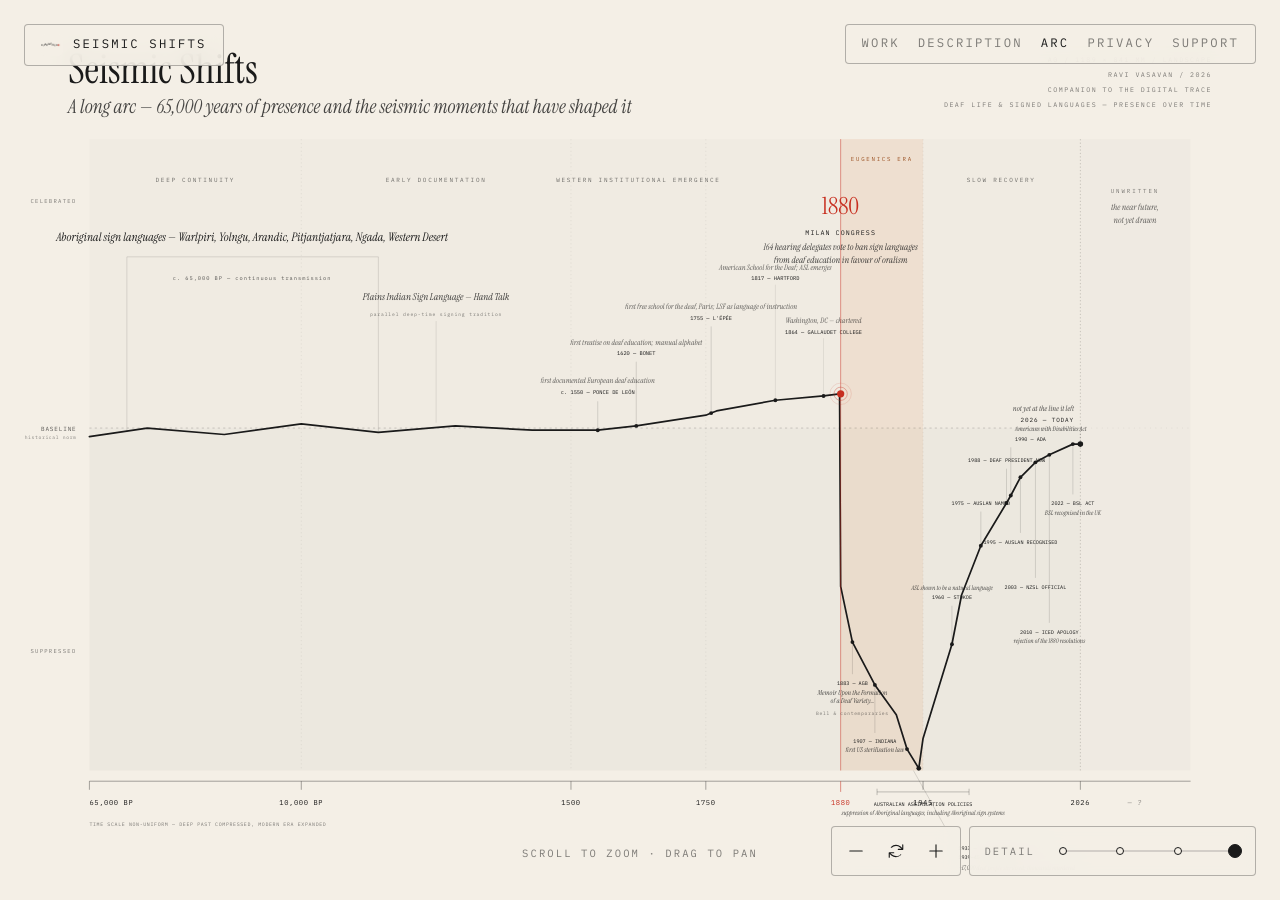
==== commit 0e688c14: "Hamburger menu on mobile; real slider with tooltips; ADA + BSL Act Mobile nav: at <=720px the nav pi" ====
--- a/arc.html
+++ b/arc.html
@@ -15,6 +15,7 @@
 <link rel="preconnect" href="https://fonts.gstatic.com" crossorigin>
 <link href="https://fonts.googleapis.com/css2?family=IBM+Plex+Mono:wght@400;500&family=Instrument+Sans:wght@400;500;600&family=Instrument+Serif:ital@0;1&display=swap" rel="stylesheet">
 <link rel="stylesheet" href="style.css">
+<script src="nav.js" defer></script>
 <style>
     /* Override the standard body padding for the fullscreen canvas. */
     body.arc-body {
@@ -113,46 +114,90 @@
         fill: currentColor;
     }
 
-    /* Detail — slider with dot marks */
-    .detail-dots {
-        display: flex;
-        align-items: center;
-        gap: 18px;
+    /* Detail — true slider with a draggable thumb, dot stops, and
+       a tooltip per stop. */
+    .detail-slider {
+        position: relative;
+        width: 200px;
         height: 36px;
-        padding: 0 14px;
-        position: relative;
-    }
-    .detail-dots::before {
-        content: "";
+        cursor: pointer;
+        --pos: 1;
+    }
+    .detail-slider .track {
         position: absolute;
         top: 50%;
-        left: 18px;
-        right: 18px;
+        left: 14px;
+        right: 14px;
         height: 1px;
         background: var(--hairline);
-        z-index: 0;
         transform: translateY(-0.5px);
-    }
-    .detail-dots .dot {
-        width: 10px;
-        height: 10px;
+        pointer-events: none;
+    }
+    .detail-slider .stop {
+        position: absolute;
+        top: 50%;
+        width: 8px;
+        height: 8px;
+        margin: -4px 0 0 -4px;
         padding: 0;
+        border: 1px solid var(--ink);
         border-radius: 50%;
-        border: 1px solid var(--ink);
         background: var(--paper);
         cursor: pointer;
-        flex: none;
-        position: relative;
         z-index: 1;
-        transition: transform 120ms ease, background-color 120ms ease;
-        font: 0/0 a; /* hide any text content */
+        box-sizing: border-box;
+        font: 0/0 a;
         color: transparent;
-    }
-    .detail-dots .dot:hover { transform: scale(1.45); }
-    .detail-dots .dot[aria-checked="true"] { background: var(--ink); }
-    .detail-dots .dot:focus-visible {
+        transition: transform 120ms ease;
+    }
+    .detail-slider .stop[data-detail="1"] { left: 14px; }
+    .detail-slider .stop[data-detail="2"] { left: calc(14px + (100% - 28px) / 3); }
+    .detail-slider .stop[data-detail="3"] { left: calc(14px + 2 * (100% - 28px) / 3); }
+    .detail-slider .stop[data-detail="4"] { left: calc(100% - 14px); }
+    .detail-slider .stop:hover { transform: scale(1.5); }
+    .detail-slider .stop:focus-visible {
         outline: 2px solid var(--ink);
         outline-offset: 4px;
+    }
+    .detail-slider .stop::before {
+        content: attr(data-tip);
+        position: absolute;
+        bottom: calc(100% + 10px);
+        left: 50%;
+        transform: translateX(-50%);
+        background: var(--ink);
+        color: var(--paper);
+        padding: 5px 9px;
+        border-radius: 3px;
+        font-family: 'IBM Plex Mono', ui-monospace, SFMono-Regular, Menlo, monospace;
+        font-size: 0.6rem;
+        font-weight: 400;
+        text-transform: uppercase;
+        letter-spacing: 0.18em;
+        white-space: nowrap;
+        opacity: 0;
+        pointer-events: none;
+        transition: opacity 140ms ease;
+        z-index: 4;
+    }
+    .detail-slider .stop:hover::before,
+    .detail-slider .stop:focus-visible::before {
+        opacity: 1;
+    }
+    .detail-slider .thumb {
+        position: absolute;
+        top: 50%;
+        width: 14px;
+        height: 14px;
+        margin: -7px 0 0 -7px;
+        border-radius: 50%;
+        background: var(--ink);
+        border: 1px solid var(--ink);
+        box-sizing: border-box;
+        pointer-events: none;
+        z-index: 2;
+        left: calc(14px + var(--pos) * (100% - 28px));
+        transition: left 220ms cubic-bezier(0.2, 0.8, 0.2, 1);
     }
 
     /* Subtle interaction hint — fades after a few seconds */
@@ -192,11 +237,17 @@
         <a href="./">Seismic Shifts</a>
     </div>
     <nav class="site-nav" aria-label="Site">
-        <a href="./">Work</a>
-        <a href="description.html">Description</a>
-        <a href="arc.html" aria-current="page">Arc</a>
-        <a href="privacy.html">Privacy</a>
-        <a href="support.html">Support</a>
+        <button class="site-nav-toggle" type="button" aria-expanded="false" aria-controls="site-nav-menu" aria-label="Open menu">
+            <svg class="icon-list" viewBox="0 0 256 256" aria-hidden="true"><path d="M224,128a8,8,0,0,1-8,8H40a8,8,0,0,1,0-16H216A8,8,0,0,1,224,128ZM40,72H216a8,8,0,0,0,0-16H40a8,8,0,0,0,0,16ZM216,184H40a8,8,0,0,0,0,16H216a8,8,0,0,0,0-16Z"/></svg>
+            <svg class="icon-close" viewBox="0 0 256 256" aria-hidden="true"><path d="M205.66,194.34a8,8,0,0,1-11.32,11.32L128,139.31,61.66,205.66a8,8,0,0,1-11.32-11.32L116.69,128,50.34,61.66A8,8,0,0,1,61.66,50.34L128,116.69l66.34-66.35a8,8,0,0,1,11.32,11.32L139.31,128Z"/></svg>
+        </button>
+        <div class="site-nav-menu" id="site-nav-menu">
+            <a href="./">Work</a>
+            <a href="description.html">Description</a>
+            <a href="arc.html" aria-current="page">Arc</a>
+            <a href="privacy.html">Privacy</a>
+            <a href="support.html">Support</a>
+        </div>
     </nav>
 </header>
 
@@ -302,14 +353,15 @@
             <text x="932" y="170">SLOW RECOVERY</text>
         </g>
 
-        <!-- The trace -->
+        <!-- The trace. ADA 1990 sits between DPN and Auslan-recognised;
+             the BSL Act 2022 produces a final uptick into today. -->
         <polyline
             points="
                 80,408 134,400 206,406 278,396 350,404 422,398 494,402
                 555,402 591,398 656,388 661,386 666,384 721,374 766,370
                 781,368 782,548 793,600 814,640 834,668 844,700 855,718
-                859,690 886,602 895,556 913,510 937,470 950,446 964,432
-                977,425 1006,425
+                859,690 886,602 895,556 913,510 937,470 941,463 950,446
+                964,432 977,425 999,415 1006,415
             "
             fill="none" stroke="#1A1A1A" stroke-width="1.6"
             stroke-linejoin="round" stroke-linecap="round"/>
@@ -526,6 +578,18 @@
               font-family="'IBM Plex Mono', ui-monospace, SFMono-Regular, Menlo, monospace"
               font-size="4.8" text-anchor="middle" fill="#1A1A1A">1988 — DEAF PRESIDENT NOW</text>
 
+        <!-- ADA 1990 — Americans with Disabilities Act -->
+        <circle cx="941" cy="463" r="1.8" fill="#1A1A1A"/>
+        <line x1="941" y1="461" x2="941" y2="418" stroke="#1A1A1A" stroke-width="0.3" opacity="0.45"/>
+        <text x="945" y="412"
+              font-family="'IBM Plex Mono', ui-monospace, SFMono-Regular, Menlo, monospace"
+              font-size="4.8" text-anchor="start" fill="#1A1A1A">1990 — ADA</text>
+        <text class="from-l4" x="945" y="403"
+              font-family="'Instrument Serif', Georgia, 'Times New Roman', serif"
+              font-style="italic" font-size="6.0" text-anchor="start" fill="#1A1A1A" opacity="0.8">
+            Americans with Disabilities Act
+        </text>
+
         <!-- Auslan recognised 1995 -->
         <circle cx="950" cy="446" r="1.8" fill="#1A1A1A"/>
         <line x1="950" y1="448" x2="950" y2="498" stroke="#1A1A1A" stroke-width="0.3" opacity="0.45"/>
@@ -552,9 +616,21 @@
             rejection of the 1880 resolutions
         </text>
 
+        <!-- BSL Act 2022 — final uptick into today -->
+        <circle cx="999" cy="415" r="1.8" fill="#1A1A1A"/>
+        <line x1="999" y1="417" x2="999" y2="462" stroke="#1A1A1A" stroke-width="0.3" opacity="0.45"/>
+        <text x="999" y="472"
+              font-family="'IBM Plex Mono', ui-monospace, SFMono-Regular, Menlo, monospace"
+              font-size="4.8" text-anchor="middle" fill="#1A1A1A">2022 — BSL ACT</text>
+        <text class="from-l3" x="999" y="481"
+              font-family="'Instrument Serif', Georgia, 'Times New Roman', serif"
+              font-style="italic" font-size="6.0" text-anchor="middle" fill="#1A1A1A" opacity="0.8">
+            BSL recognised in the UK
+        </text>
+
         <!-- Today marker -->
-        <circle cx="1006" cy="425" r="2.6" fill="#1A1A1A"/>
-        <line x1="1006" y1="425" x2="1006" y2="400"
+        <circle cx="1006" cy="415" r="2.6" fill="#1A1A1A"/>
+        <line x1="1006" y1="415" x2="1006" y2="400"
               stroke="#1A1A1A" stroke-width="0.4" stroke-dasharray="1.2 1.6" opacity="0.55"/>
         <text x="1000" y="394"
               font-family="'IBM Plex Mono', ui-monospace, SFMono-Regular, Menlo, monospace"
@@ -618,11 +694,16 @@
     </div>
     <div class="group" role="group" aria-label="Detail level">
         <span class="group-label">Detail</span>
-        <div class="detail-dots" role="radiogroup" aria-label="Detail level">
-            <button class="dot" type="button" data-detail="1" role="radio" aria-checked="false" aria-label="Detail level: minimal" title="Minimal"></button>
-            <button class="dot" type="button" data-detail="2" role="radio" aria-checked="false" aria-label="Detail level: context" title="Context"></button>
-            <button class="dot" type="button" data-detail="3" role="radio" aria-checked="false" aria-label="Detail level: annotations" title="Annotations"></button>
-            <button class="dot" type="button" data-detail="4" role="radio" aria-checked="true" aria-label="Detail level: full" title="Full"></button>
+        <div class="detail-slider" id="detail-slider"
+             role="slider" tabindex="0"
+             aria-label="Detail level"
+             aria-valuemin="1" aria-valuemax="4" aria-valuenow="4" aria-valuetext="Full">
+            <div class="track"></div>
+            <button class="stop" type="button" data-detail="1" data-tip="Minimal" aria-label="Detail: Minimal"></button>
+            <button class="stop" type="button" data-detail="2" data-tip="Context" aria-label="Detail: Context"></button>
+            <button class="stop" type="button" data-detail="3" data-tip="Annotations" aria-label="Detail: Annotations"></button>
+            <button class="stop" type="button" data-detail="4" data-tip="Full" aria-label="Detail: Full"></button>
+            <div class="thumb" aria-hidden="true"></div>
         </div>
     </div>
 </div>
@@ -834,20 +915,87 @@
     });
 
     // ============================================================
-    // Detail dots
-    // ============================================================
-    var dots = document.querySelectorAll('.detail-dots .dot');
+    // Detail — slider with draggable thumb, dot stops, tooltip per stop
+    // ============================================================
+    var slider = document.getElementById('detail-slider');
+    var stops = slider.querySelectorAll('.stop');
+    var detailLabels = ['', 'Minimal', 'Context', 'Annotations', 'Full'];
+    var sliderDragging = false;
+
     function setDetail(level) {
-        svg.setAttribute('data-detail', String(level));
-        dots.forEach(function (d) {
-            d.setAttribute('aria-checked', d.getAttribute('data-detail') === String(level) ? 'true' : 'false');
+        var l = parseInt(level, 10);
+        if (isNaN(l) || l < 1 || l > 4) return;
+        svg.setAttribute('data-detail', String(l));
+        slider.setAttribute('aria-valuenow', String(l));
+        slider.setAttribute('aria-valuetext', detailLabels[l]);
+        slider.style.setProperty('--pos', (l - 1) / 3);
+    }
+
+    function levelFromX(x) {
+        var rect = slider.getBoundingClientRect();
+        var trackLeft = rect.left + 14;
+        var trackRight = rect.right - 14;
+        var range = trackRight - trackLeft;
+        if (range <= 0) return 1;
+        var pos = (x - trackLeft) / range;
+        pos = Math.max(0, Math.min(1, pos));
+        return Math.round(pos * 3) + 1;
+    }
+
+    stops.forEach(function (s) {
+        s.addEventListener('click', function (e) {
+            e.stopPropagation();
+            setDetail(s.getAttribute('data-detail'));
         });
-    }
-    dots.forEach(function (d) {
-        d.addEventListener('click', function () {
-            setDetail(d.getAttribute('data-detail'));
-        });
-    });
+    });
+
+    slider.addEventListener('mousedown', function (e) {
+        if (e.button !== 0) return;
+        if (e.target.classList.contains('stop')) return;
+        sliderDragging = true;
+        setDetail(levelFromX(e.clientX));
+        e.preventDefault();
+    });
+
+    window.addEventListener('mousemove', function (e) {
+        if (!sliderDragging) return;
+        setDetail(levelFromX(e.clientX));
+    });
+
+    window.addEventListener('mouseup', function () {
+        sliderDragging = false;
+    });
+
+    slider.addEventListener('touchstart', function (e) {
+        if (e.target.classList.contains('stop')) return;
+        sliderDragging = true;
+        setDetail(levelFromX(e.touches[0].clientX));
+    }, { passive: true });
+
+    slider.addEventListener('touchmove', function (e) {
+        if (!sliderDragging) return;
+        e.preventDefault();
+        setDetail(levelFromX(e.touches[0].clientX));
+    }, { passive: false });
+
+    slider.addEventListener('touchend', function () { sliderDragging = false; });
+
+    slider.addEventListener('keydown', function (e) {
+        var current = parseInt(slider.getAttribute('aria-valuenow') || '4', 10);
+        if (e.key === 'ArrowLeft' || e.key === 'ArrowDown') {
+            setDetail(Math.max(1, current - 1));
+            e.preventDefault();
+        } else if (e.key === 'ArrowRight' || e.key === 'ArrowUp') {
+            setDetail(Math.min(4, current + 1));
+            e.preventDefault();
+        } else if (e.key === 'Home') {
+            setDetail(1); e.preventDefault();
+        } else if (e.key === 'End') {
+            setDetail(4); e.preventDefault();
+        }
+    });
+
+    setDetail(4);
 
     // ============================================================
     // Hint fade
--- a/style.css
+++ b/style.css
@@ -94,6 +94,41 @@
 
 header.site .site-nav {
     display: flex;
+    align-items: center;
+    gap: 16px;
+}
+
+/* Hamburger toggle — hidden on desktop, visible at <=720px */
+header.site .site-nav-toggle {
+    display: none;
+    width: 32px;
+    height: 32px;
+    align-items: center;
+    justify-content: center;
+    background: transparent;
+    border: none;
+    cursor: pointer;
+    color: var(--ink);
+    border-radius: 3px;
+    padding: 0;
+}
+header.site .site-nav-toggle:hover { background: rgba(26, 26, 26, 0.08); }
+header.site .site-nav-toggle:focus-visible {
+    outline: 2px solid var(--ink);
+    outline-offset: 2px;
+}
+header.site .site-nav-toggle svg {
+    width: 22px;
+    height: 22px;
+    fill: currentColor;
+    display: block;
+}
+header.site .site-nav-toggle .icon-close { display: none; }
+header.site .site-nav-toggle[aria-expanded="true"] .icon-list { display: none; }
+header.site .site-nav-toggle[aria-expanded="true"] .icon-close { display: block; }
+
+header.site .site-nav-menu {
+    display: flex;
     gap: 18px;
 }
 
@@ -237,15 +272,43 @@
 }
 
 @media (max-width: 720px) {
-    header.site .site-nav { display: none; }
+    /* On mobile the nav pill collapses into a hamburger that
+       expands a vertical drawer below. */
+    header.site .site-nav {
+        flex-direction: column;
+        align-items: stretch;
+        gap: 0;
+        padding: 6px;
+    }
+    header.site .site-nav-toggle {
+        display: flex;
+        align-self: flex-end;
+        width: 36px;
+        height: 36px;
+    }
+    header.site .site-nav-menu {
+        display: none;
+        flex-direction: column;
+        gap: 4px;
+        margin-top: 4px;
+        padding: 8px 12px 4px;
+        border-top: 1px solid var(--hairline);
+        text-align: right;
+    }
+    header.site .site-nav[data-open="true"] .site-nav-menu {
+        display: flex;
+    }
+    header.site .site-nav-menu a {
+        padding: 5px 0;
+        font-size: 0.78rem;
+    }
 }
 
 @media (max-width: 600px) {
     body { padding: 80px 20px 0; }
     main { padding: 24px 0 64px; }
     header.site { top: 16px; left: 16px; right: 16px; }
-    header.site .site-title,
-    header.site .site-nav { padding: 8px 12px; }
+    header.site .site-title { padding: 8px 12px; }
     header.site .site-icon { width: 20px; height: 20px; }
     h2 { margin-top: 40px; }
 }
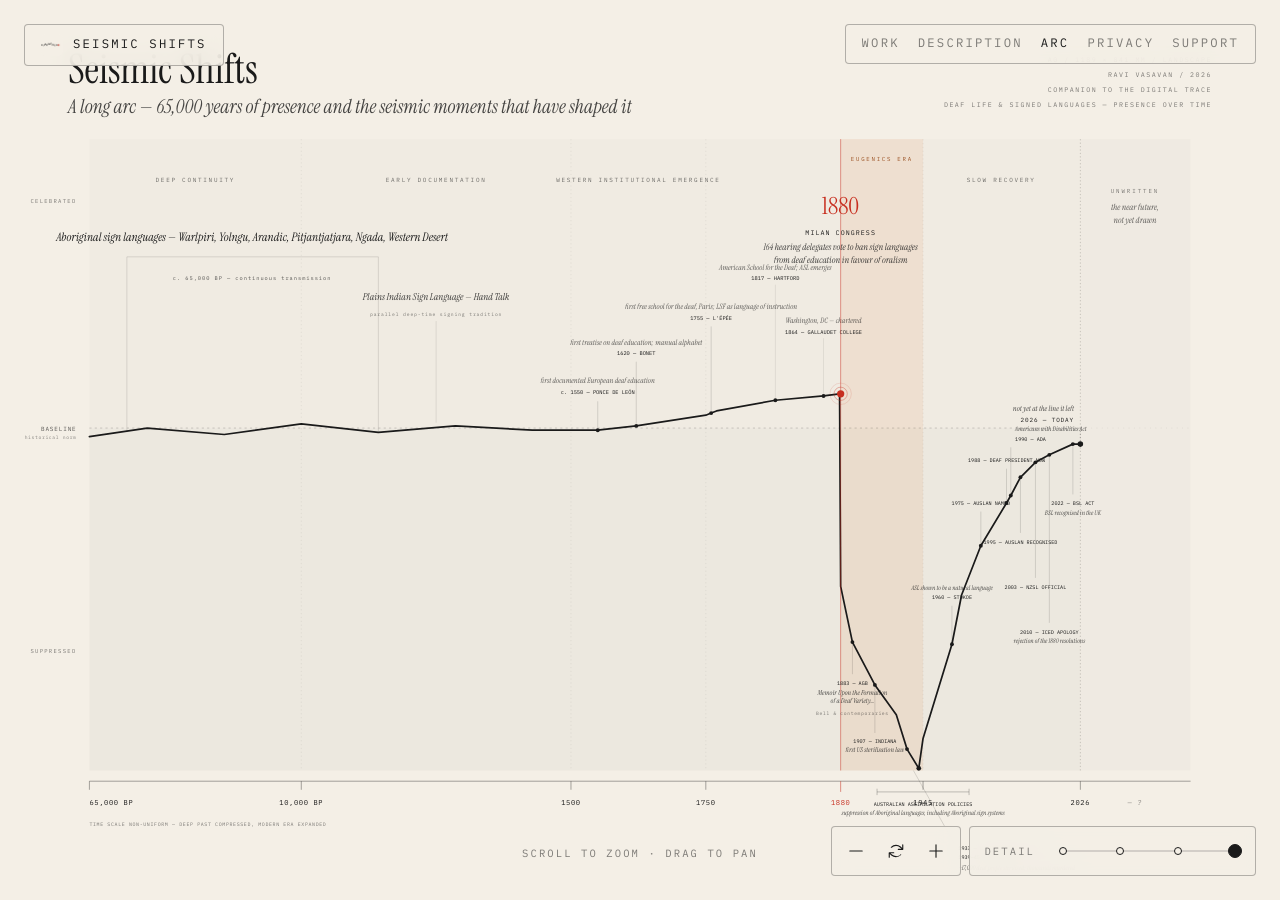
==== commit b1d170d4: "Roomier detail tooltips Bumped padding from 5/9 to 9/16, slightly larger text, line-height 1.2, and " ====
--- a/arc.html
+++ b/arc.html
@@ -162,18 +162,19 @@
     .detail-slider .stop::before {
         content: attr(data-tip);
         position: absolute;
-        bottom: calc(100% + 10px);
+        bottom: calc(100% + 12px);
         left: 50%;
         transform: translateX(-50%);
         background: var(--ink);
         color: var(--paper);
-        padding: 5px 9px;
-        border-radius: 3px;
+        padding: 9px 16px;
+        border-radius: 4px;
         font-family: 'IBM Plex Mono', ui-monospace, SFMono-Regular, Menlo, monospace;
-        font-size: 0.6rem;
+        font-size: 0.62rem;
         font-weight: 400;
+        line-height: 1.2;
         text-transform: uppercase;
-        letter-spacing: 0.18em;
+        letter-spacing: 0.2em;
         white-space: nowrap;
         opacity: 0;
         pointer-events: none;
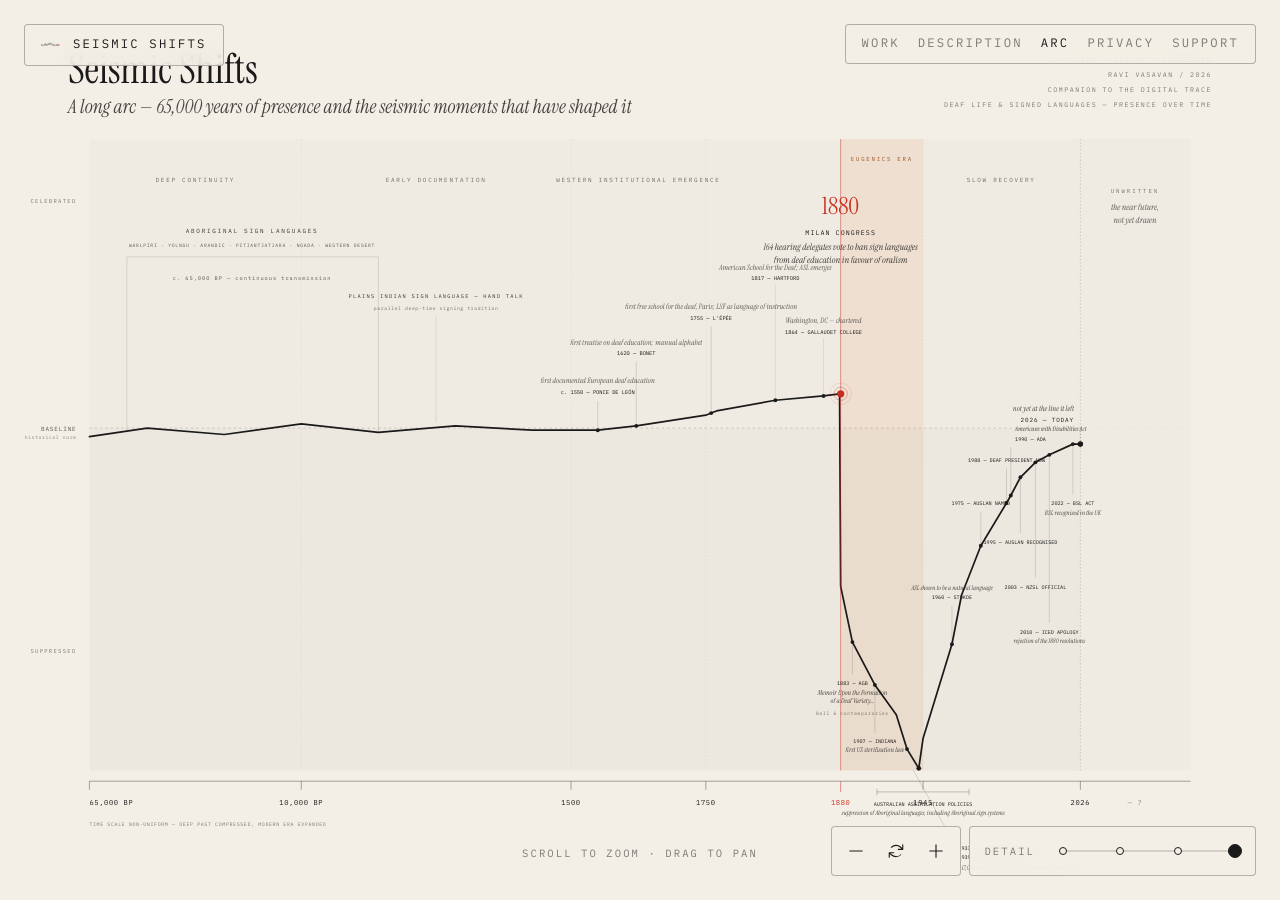
==== commit 6c806390: "Restyle deep-time framings as mono-caps labels Aboriginal sign languages and Plains Indian Sign Lang" ====
--- a/arc.html
+++ b/arc.html
@@ -367,34 +367,38 @@
             fill="none" stroke="#1A1A1A" stroke-width="1.6"
             stroke-linejoin="round" stroke-linecap="round"/>
 
-        <!-- Aboriginal sign languages banner -->
-        <g class="from-l4">
+        <!-- Aboriginal sign languages banner — always visible. Set in
+             mono caps to match the chart's label style (era bands and
+             event names). -->
+        <g>
             <line x1="115" y1="240" x2="115" y2="404" stroke="#1A1A1A" stroke-width="0.3" opacity="0.4"/>
             <line x1="115" y1="240" x2="350" y2="240" stroke="#1A1A1A" stroke-width="0.3" opacity="0.4"/>
             <line x1="350" y1="240" x2="350" y2="404" stroke="#1A1A1A" stroke-width="0.3" opacity="0.4"/>
-            <text x="232" y="225"
-                  font-family="'Instrument Serif', Georgia, 'Times New Roman', serif"
-                  font-style="italic" font-size="11" text-anchor="middle" fill="#1A1A1A">
-                Aboriginal sign languages — Warlpiri, Yolngu, Arandic, Pitjantjatjara, Ngada, Western Desert
-            </text>
+            <text x="232" y="218"
+                  font-family="'IBM Plex Mono', ui-monospace, SFMono-Regular, Menlo, monospace"
+                  font-size="5.6" letter-spacing="1.6" text-anchor="middle"
+                  fill="#1A1A1A" opacity="0.85">ABORIGINAL SIGN LANGUAGES</text>
+            <text x="232" y="231"
+                  font-family="'IBM Plex Mono', ui-monospace, SFMono-Regular, Menlo, monospace"
+                  font-size="4.4" letter-spacing="0.7" text-anchor="middle"
+                  fill="#1A1A1A" opacity="0.7">WARLPIRI · YOLNGU · ARANDIC · PITJANTJATJARA · NGADA · WESTERN DESERT</text>
             <text x="232" y="262"
                   font-family="'IBM Plex Mono', ui-monospace, SFMono-Regular, Menlo, monospace"
                   font-size="5.0" text-anchor="middle" fill="#1A1A1A" opacity="0.7"
                   letter-spacing="0.9">c. 65,000 BP — continuous transmission</text>
         </g>
 
-        <!-- Plains Indian Sign Language -->
-        <g class="from-l4">
-            <text x="404" y="280"
-                  font-family="'Instrument Serif', Georgia, 'Times New Roman', serif"
-                  font-style="italic" font-size="9" text-anchor="middle" fill="#1A1A1A" opacity="0.85">
-                Plains Indian Sign Language — Hand Talk
-            </text>
-            <text x="404" y="295"
+        <!-- Plains Indian Sign Language — same mono-caps label style. -->
+        <g>
+            <text x="404" y="278"
                   font-family="'IBM Plex Mono', ui-monospace, SFMono-Regular, Menlo, monospace"
-                  font-size="4.4" text-anchor="middle" fill="#1A1A1A" opacity="0.55"
-                  letter-spacing="0.8">parallel deep-time signing tradition</text>
-            <line x1="404" y1="300" x2="404" y2="395" stroke="#1A1A1A" stroke-width="0.3" opacity="0.30"/>
+                  font-size="5.0" letter-spacing="1.2" text-anchor="middle"
+                  fill="#1A1A1A" opacity="0.85">PLAINS INDIAN SIGN LANGUAGE — HAND TALK</text>
+            <text x="404" y="290"
+                  font-family="'IBM Plex Mono', ui-monospace, SFMono-Regular, Menlo, monospace"
+                  font-size="4.4" letter-spacing="0.6" text-anchor="middle"
+                  fill="#1A1A1A" opacity="0.6">parallel deep-time signing tradition</text>
+            <line x1="404" y1="296" x2="404" y2="395" stroke="#1A1A1A" stroke-width="0.3" opacity="0.30"/>
         </g>
 
         <!-- Ponce de León c.1550 -->
